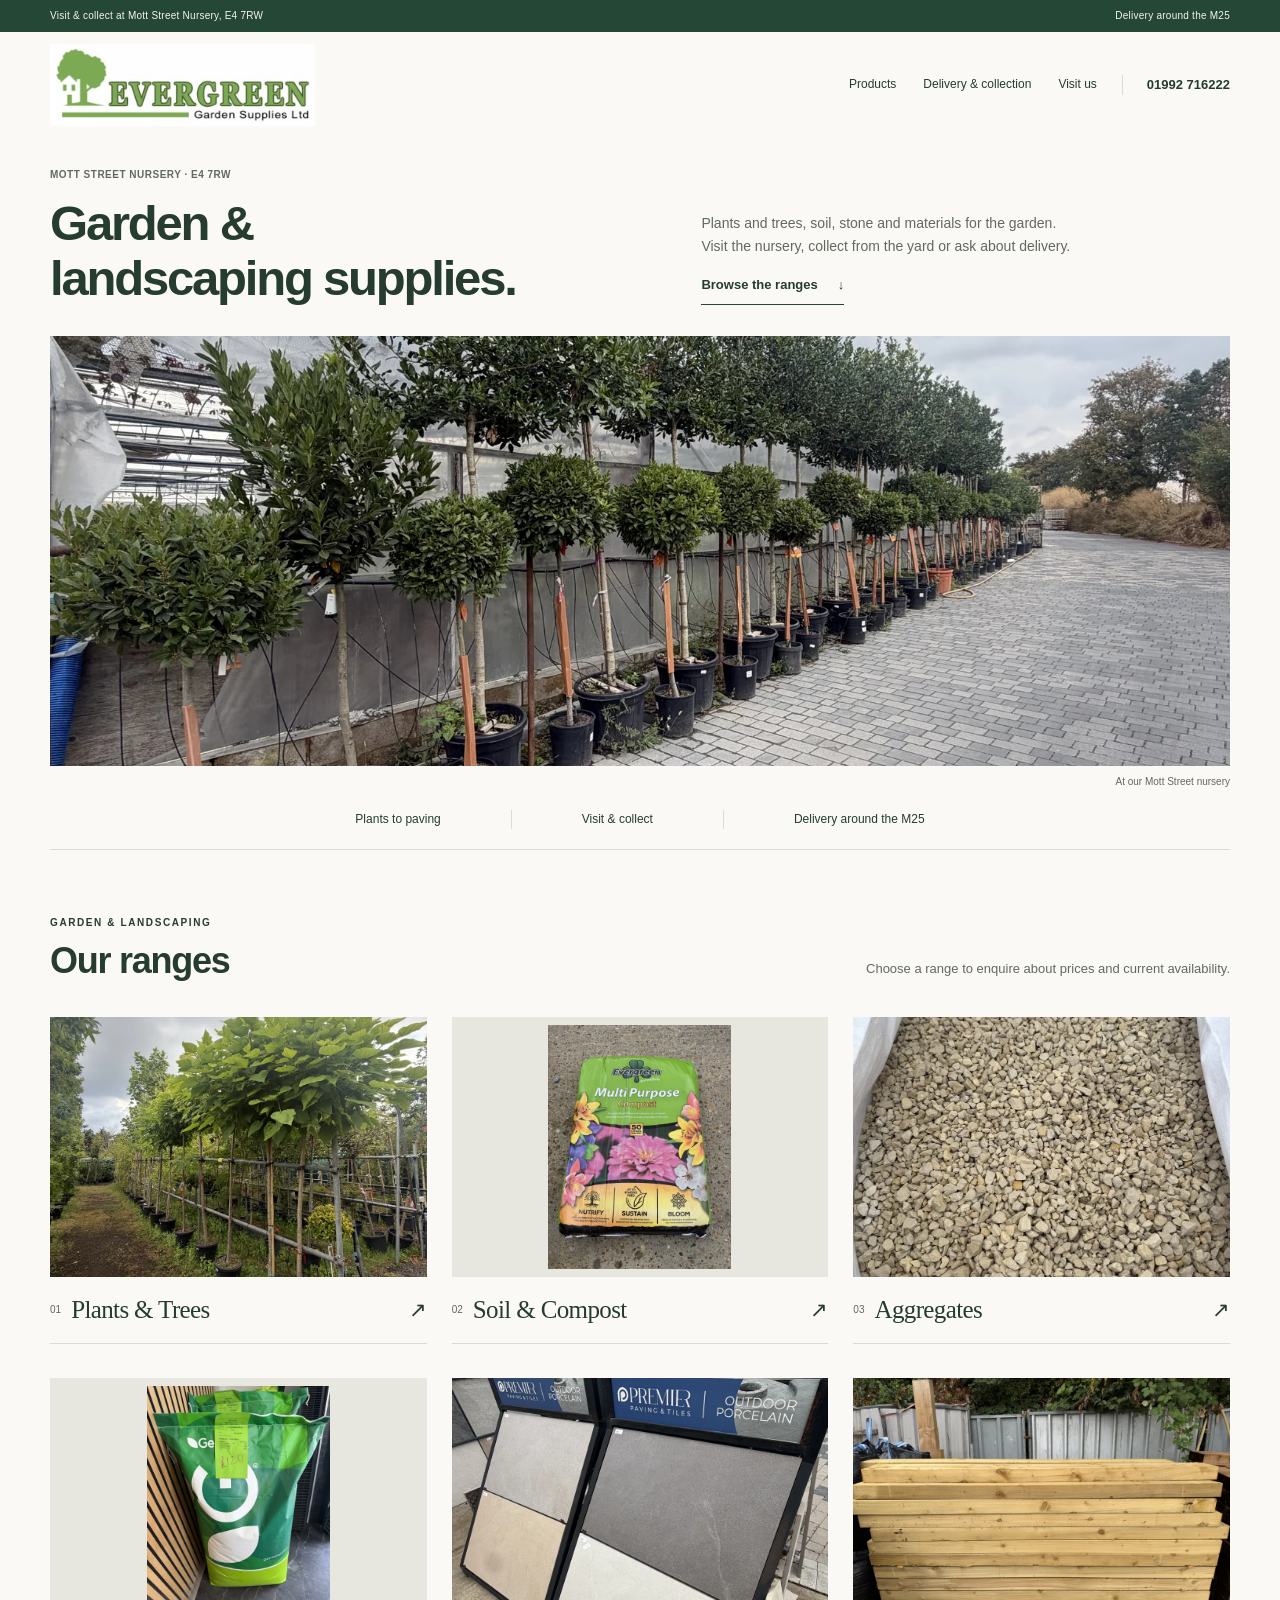
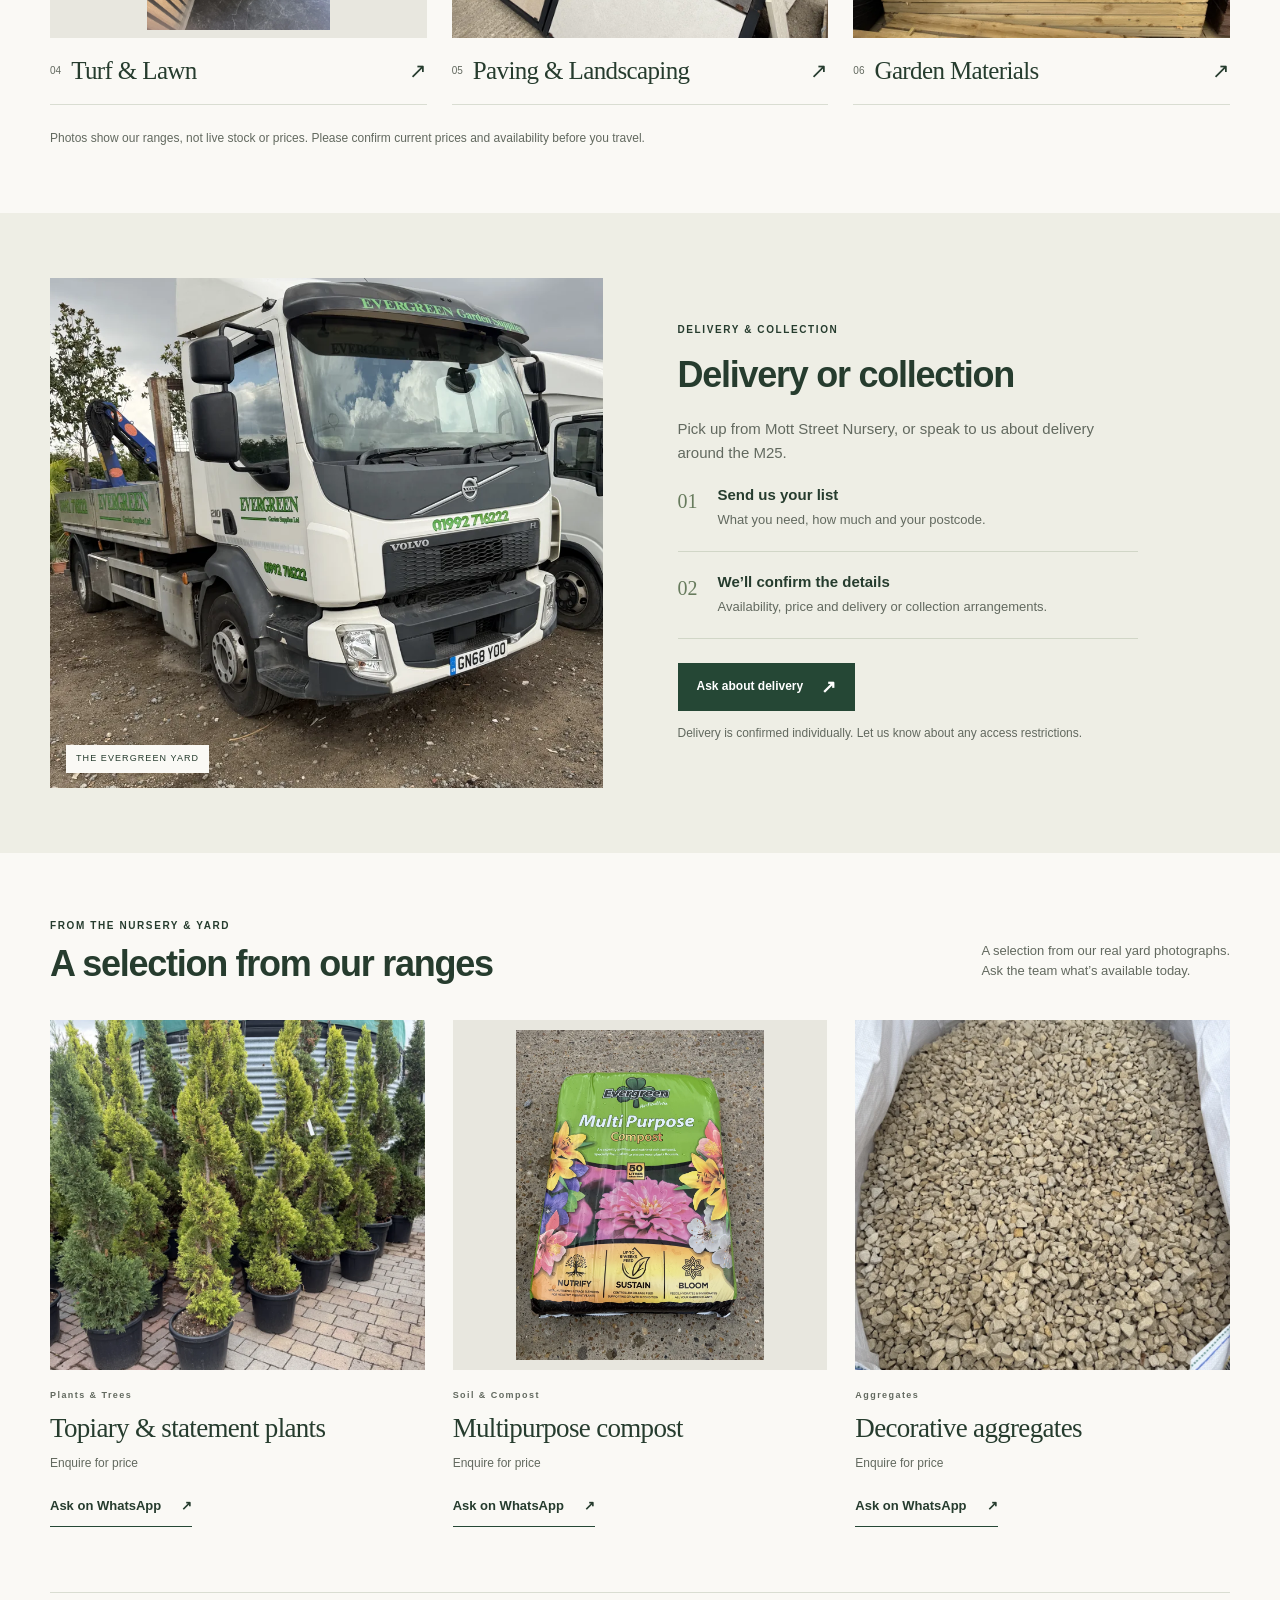
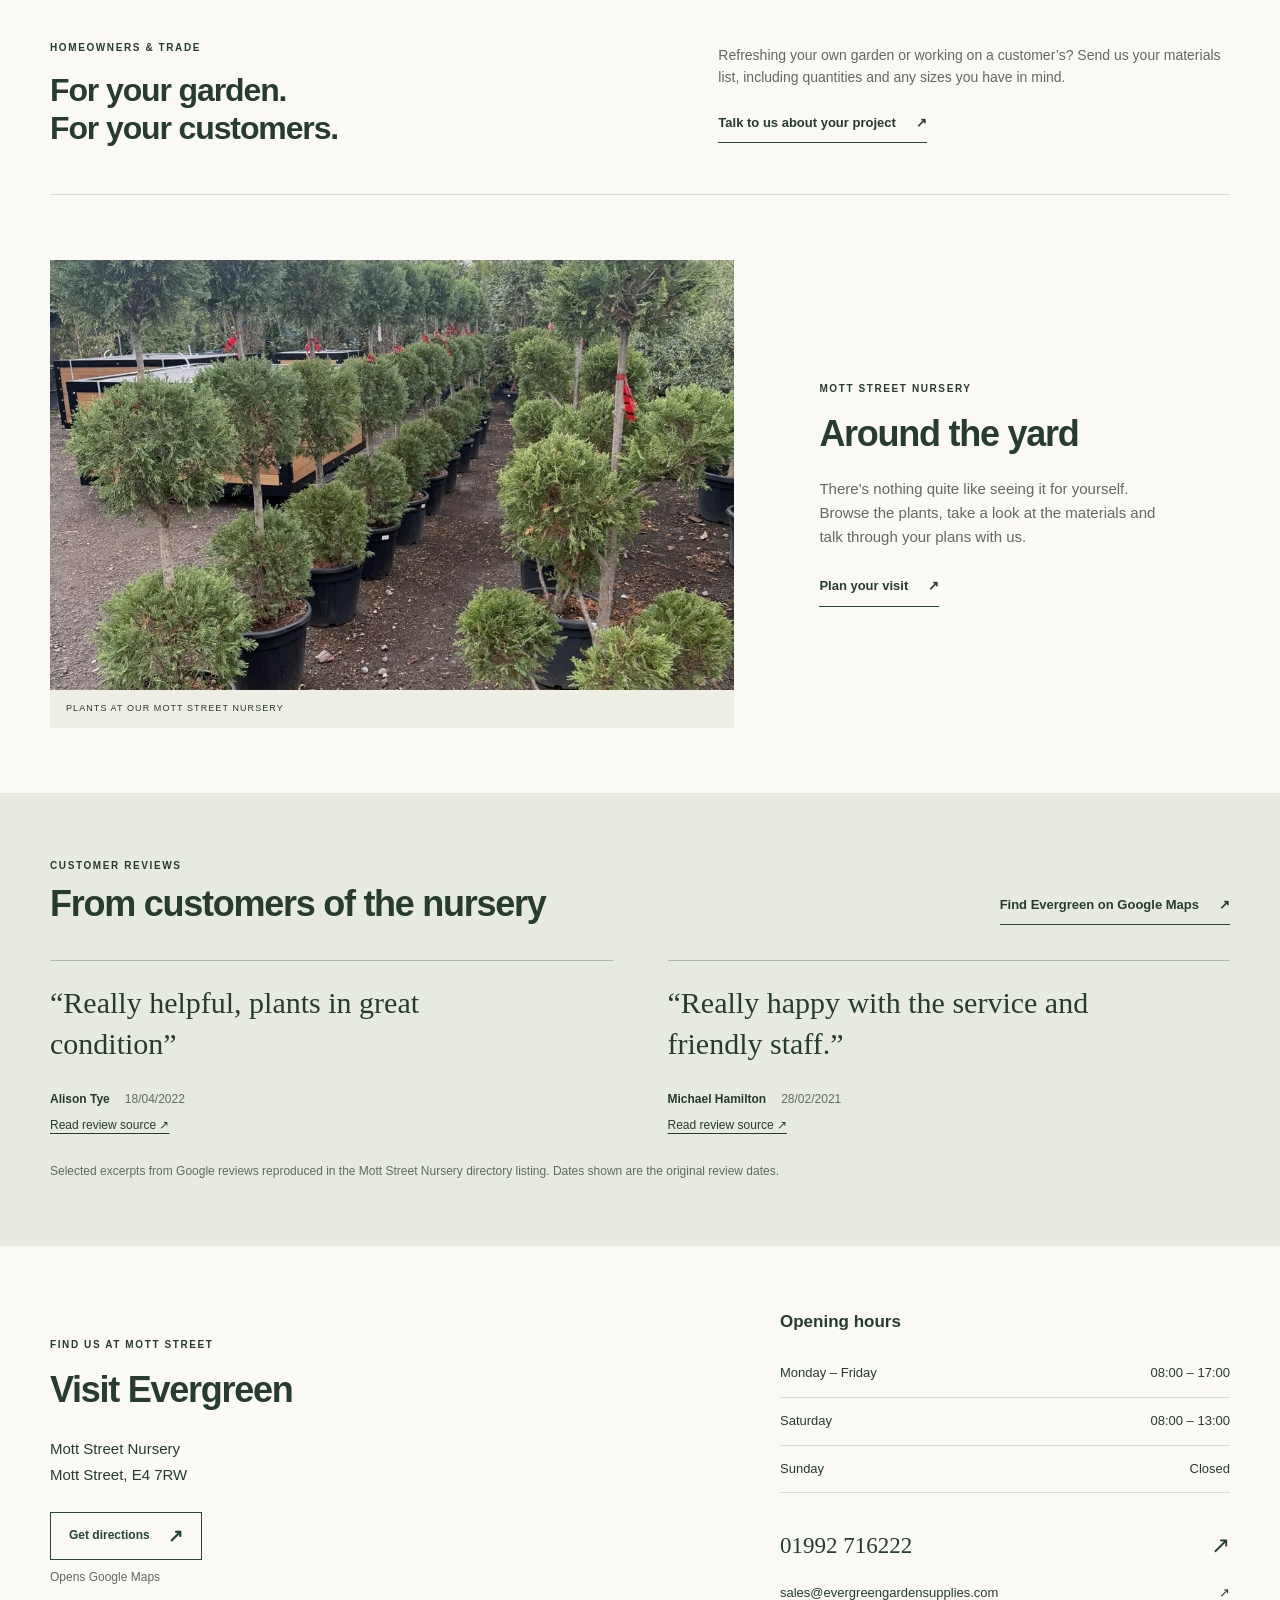
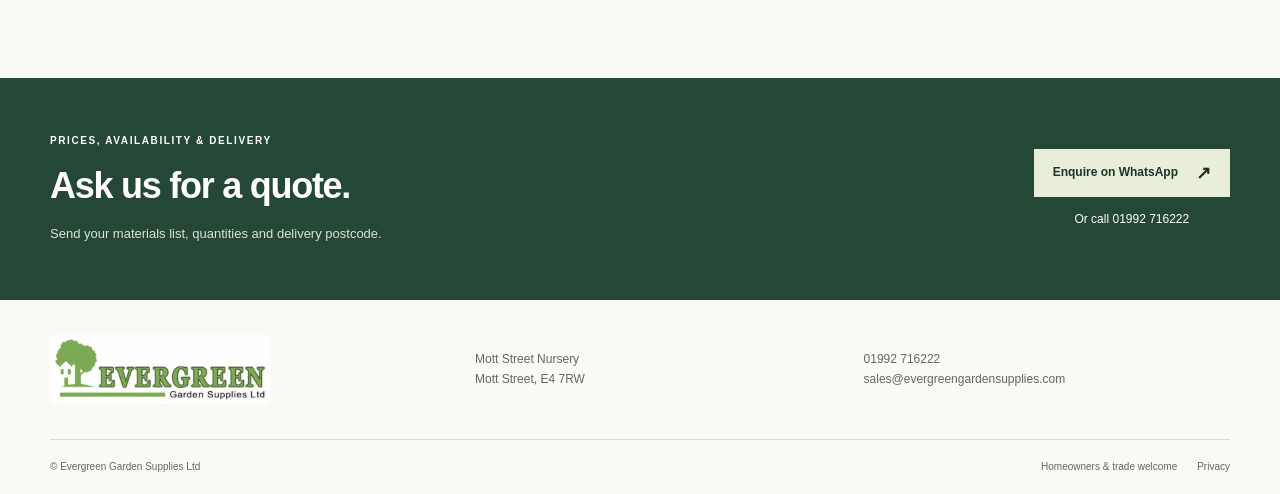
==== index.html @ dfe13a5d "Baseline: initial import Static site generator (build.py + seo.py), content in src/*.json, one style" ====
<!doctype html><html lang="en-GB"><head><meta charset="utf-8"><meta name="viewport" content="width=device-width, initial-scale=1"><title>Garden &amp; landscaping supplies in E4 | Evergreen Garden Supplies</title><meta name="description" content="Plants, trees, soil, aggregates and landscaping supplies at Mott Street Nursery, E4 7RW. Visit, collect or enquire about delivery around the M25.">
<meta name="theme-color" content="#254735">
<link rel="canonical" href="https://www.evergreengardensupplies.com/">
<meta property="og:title" content="Garden &amp; landscaping supplies in E4 | Evergreen Garden Supplies">
<meta property="og:description" content="Plants, trees, soil, aggregates and landscaping supplies at Mott Street Nursery, E4 7RW. Visit, collect or enquire about delivery around the M25.">
<meta property="og:type" content="website">
<meta property="og:locale" content="en_GB">
<meta property="og:site_name" content="Evergreen Garden Supplies Ltd">
<meta property="og:url" content="https://www.evergreengardensupplies.com/">
<meta property="og:image" content="https://www.evergreengardensupplies.com/assets/evergreen-nursery-social.jpg">
<meta property="og:image:width" content="1200">
<meta property="og:image:height" content="630">
<meta property="og:image:alt" content="Trees at Evergreen Garden Supplies, Mott Street Nursery">
<meta name="twitter:card" content="summary_large_image">
<meta name="twitter:title" content="Garden &amp; landscaping supplies in E4 | Evergreen Garden Supplies">
<meta name="twitter:description" content="Plants, trees, soil, aggregates and landscaping supplies at Mott Street Nursery, E4 7RW. Visit, collect or enquire about delivery around the M25.">
<meta name="twitter:image" content="https://www.evergreengardensupplies.com/assets/evergreen-nursery-social.jpg">
<meta name="twitter:image:alt" content="Trees at Evergreen Garden Supplies, Mott Street Nursery">
<script type="application/ld+json">{"@context": "https://schema.org", "@graph": [{"@type": "GardenStore", "@id": "https://www.evergreengardensupplies.com/#business", "name": "Evergreen Garden Supplies Ltd", "url": "https://www.evergreengardensupplies.com/", "telephone": "+441992716222", "email": "sales@evergreengardensupplies.com", "image": "https://www.evergreengardensupplies.com/assets/evergreen-nursery-social.jpg", "logo": "https://www.evergreengardensupplies.com/assets/logo.webp", "hasMap": "https://maps.google.com/?cid=11117923362961783136", "description": "Garden and landscaping supplies. Customers can visit and collect at Mott Street Nursery. Enquire about delivery around the M25; availability and arrangements are confirmed individually.", "address": {"@type": "PostalAddress", "streetAddress": "Mott Street Nursery, Mott Street", "postalCode": "E4 7RW", "addressCountry": "GB"}, "areaServed": "Areas around the M25", "openingHoursSpecification": [{"@type": "OpeningHoursSpecification", "dayOfWeek": ["Monday", "Tuesday", "Wednesday", "Thursday", "Friday"], "opens": "08:00", "closes": "17:00"}, {"@type": "OpeningHoursSpecification", "dayOfWeek": "Saturday", "opens": "08:00", "closes": "13:00"}, {"@type": "OpeningHoursSpecification", "dayOfWeek": "Sunday", "opens": "00:00", "closes": "00:00"}], "contactPoint": {"@type": "ContactPoint", "contactType": "sales enquiries", "telephone": "+441992716222", "email": "sales@evergreengardensupplies.com", "url": "https://wa.me/447808516747"}}, {"@type": "WebSite", "@id": "https://www.evergreengardensupplies.com/#website", "url": "https://www.evergreengardensupplies.com/", "name": "Evergreen Garden Supplies Ltd", "inLanguage": "en-GB"}, {"@type": "WebPage", "@id": "https://www.evergreengardensupplies.com/#page", "url": "https://www.evergreengardensupplies.com/", "name": "Garden & landscaping supplies in E4 | Evergreen Garden Supplies", "description": "Plants, trees, soil, aggregates and landscaping supplies at Mott Street Nursery, E4 7RW. Visit, collect or enquire about delivery around the M25.", "inLanguage": "en-GB", "about": {"@id": "https://www.evergreengardensupplies.com/#business"}, "isPartOf": {"@id": "https://www.evergreengardensupplies.com/#website"}}]}</script><link rel="icon" href="/assets/logo.webp"><link rel="stylesheet" href="/styles.css"></head><body><a class="skip" href="#main">Skip to content</a><div class="topline"><span>Visit & collect at Mott Street Nursery, E4 7RW</span><span>Delivery around the M25</span></div><header class="header wrap"><a class="brand" href="/" aria-label="Evergreen Garden Supplies home"><img src="/assets/logo.webp" width="264" height="82" alt="Evergreen Garden Supplies Ltd"></a><nav aria-label="Main navigation"><a href="/#products">Products</a><a href="/#delivery">Delivery & collection</a><a href="/#visit">Visit us</a></nav><a class="header-phone" href="tel:+441992716222">01992 716222</a><button class="menu-toggle" hidden aria-expanded="false" aria-controls="mobile-menu">Menu <span aria-hidden="true">☰</span></button></header><nav id="mobile-menu" class="mobile-menu" aria-label="Mobile navigation" hidden><a href="/#products">Browse products</a><a href="/#delivery">Delivery & collection</a><a href="/#trade">Homeowners & trade</a><a href="/#visit">Visit & contact</a></nav><noscript><nav class="nojs-nav wrap" aria-label="Navigation"><a href="/#products">Products</a><a href="/#delivery">Delivery</a><a href="/#visit">Visit us</a></nav></noscript><main id="main"><section class="hero wrap"><div class="hero-panel"><div><p class="eyebrow">MOTT STREET NURSERY · E4 7RW</p><h1>Garden &<br>landscaping supplies.</h1></div><div class="hero-intro"><p>Plants and trees, soil, stone and materials for the garden.<br>Visit the nursery, collect from the yard or ask about delivery.</p><a class="text-link" href="/#products">Browse the ranges <span aria-hidden="true">↓</span></a></div></div><img src="/assets/hero-960.webp" srcset="/assets/hero-480.webp 480w, /assets/hero-960.webp 960w, /assets/hero-1600.webp 1600w" sizes="100vw" alt="Rows of trees beside the paved walkway at Evergreen Garden Supplies" width="960" height="720" fetchpriority="high" decoding="async"><div class="photo-credit">At our Mott Street nursery</div></section>
<div class="service-strip wrap"><span>Plants to paving</span><span>Visit & collect</span><span>Delivery around the M25</span></div>
<section class="section wrap" id="products"><div class="section-head"><div><p class="eyebrow">GARDEN & LANDSCAPING</p><h2>Our ranges</h2></div><p>Choose a range to enquire about prices and current availability.</p></div><div class="categories"><a class="category" href="/products/plants-trees/"><img src="/assets/plants-960.webp" srcset="/assets/plants-480.webp 480w, /assets/plants-960.webp 960w" sizes="(min-width: 900px) 45vw, 100vw" alt="Rows of mature potted trees at Evergreen nursery" width="960" height="720" loading="lazy" decoding="async"><div class="category-label"><span class="number">01</span><h3>Plants &amp; Trees</h3><span class="arrow" aria-hidden="true">↗</span></div></a><a class="category" href="/products/soil-compost/"><img src="/assets/compost-960.webp" srcset="/assets/compost-480.webp 480w, /assets/compost-960.webp 960w" sizes="(min-width: 900px) 45vw, 100vw" alt="Bag of multipurpose compost photographed at Evergreen" width="960" height="720" loading="lazy" decoding="async"><div class="category-label"><span class="number">02</span><h3>Soil &amp; Compost</h3><span class="arrow" aria-hidden="true">↗</span></div></a><a class="category" href="/products/aggregates/"><img src="/assets/aggregates-960.webp" srcset="/assets/aggregates-480.webp 480w, /assets/aggregates-960.webp 960w" sizes="(min-width: 900px) 45vw, 100vw" alt="Pale decorative aggregate in a bulk bag at the yard" width="960" height="720" loading="lazy" decoding="async"><div class="category-label"><span class="number">03</span><h3>Aggregates</h3><span class="arrow" aria-hidden="true">↗</span></div></a><a class="category" href="/products/turf-lawn/"><img src="/assets/turf-960.webp" srcset="/assets/turf-480.webp 480w, /assets/turf-960.webp 960w" sizes="(min-width: 900px) 45vw, 100vw" alt="Bag of grass seed photographed at Evergreen" width="960" height="720" loading="lazy" decoding="async"><div class="category-label"><span class="number">04</span><h3>Turf &amp; Lawn</h3><span class="arrow" aria-hidden="true">↗</span></div></a><a class="category" href="/products/paving-landscaping/"><img src="/assets/paving-960.webp" srcset="/assets/paving-480.webp 480w, /assets/paving-960.webp 960w" sizes="(min-width: 900px) 45vw, 100vw" alt="Paving sample display at Evergreen Garden Supplies" width="960" height="720" loading="lazy" decoding="async"><div class="category-label"><span class="number">05</span><h3>Paving &amp; Landscaping</h3><span class="arrow" aria-hidden="true">↗</span></div></a><a class="category" href="/products/garden-materials/"><img src="/assets/materials-960.webp" srcset="/assets/materials-480.webp 480w, /assets/materials-960.webp 960w" sizes="(min-width: 900px) 45vw, 100vw" alt="Stacked timber garden materials at Evergreen" width="960" height="720" loading="lazy" decoding="async"><div class="category-label"><span class="number">06</span><h3>Garden Materials</h3><span class="arrow" aria-hidden="true">↗</span></div></a></div><p class="range-note">Photos show our ranges, not live stock or prices. Please confirm current prices and availability before you travel.</p></section>
<section class="delivery section" id="delivery"><div class="wrap split"><div class="delivery-photo"><img src="/assets/lorry-960.webp" srcset="/assets/lorry-480.webp 480w, /assets/lorry-960.webp 960w" sizes="(min-width: 900px) 45vw, 100vw" alt="Evergreen delivery lorry parked at Mott Street Nursery" width="960" height="720" loading="lazy" decoding="async"><span class="image-caption">THE EVERGREEN YARD</span></div><div class="delivery-copy"><p class="eyebrow">DELIVERY & COLLECTION</p><h2>Delivery or collection</h2><p>Pick up from Mott Street Nursery, or speak to us about delivery around the M25.</p><div class="numbered"><span>01</span><div><h3>Send us your list</h3><p>What you need, how much and your postcode.</p></div></div><div class="numbered"><span>02</span><div><h3>We’ll confirm the details</h3><p>Availability, price and delivery or collection arrangements.</p></div></div><a class="button primary" href="https://wa.me/447808516747?text=Hi%20Evergreen%2C%20I%20would%20like%20to%20enquire%20about%20delivery.%0A%0AQuantity%20/%20area%3A%20%0ADelivery%20postcode%20%28or%20collection%29%3A%20%0ADetails%3A%20">Ask about delivery<span aria-hidden="true">↗</span></a><p class="small">Delivery is confirmed individually. Let us know about any access restrictions.</p></div></div></section>
<section class="section wrap" id="featured"><div class="section-head"><div><p class="eyebrow">FROM THE NURSERY & YARD</p><h2>A selection from our ranges</h2></div><p>A selection from our real yard photographs.<br>Ask the team what’s available today.</p></div><div class="features"><article class="feature"><img src="/assets/topiary-960.webp" srcset="/assets/topiary-480.webp 480w, /assets/topiary-960.webp 960w" sizes="(min-width: 900px) 45vw, 100vw" alt="Sculptural potted topiary photographed at the Evergreen yard" width="960" height="720" loading="lazy" decoding="async"><p class="eyebrow">Plants &amp; Trees</p><h3><a href="/products/plants-trees/">Topiary &amp; statement plants</a></h3><p>Enquire for price</p><a class="text-link" aria-label="Ask on WhatsApp about Topiary &amp; statement plants" href="https://wa.me/447808516747?text=Hi%20Evergreen%2C%20I%20would%20like%20to%20enquire%20about%20Topiary%20%26%20statement%20plants.%0A%0AQuantity%20/%20area%3A%20%0ADelivery%20postcode%20%28or%20collection%29%3A%20%0ADetails%3A%20">Ask on WhatsApp <span aria-hidden="true">↗</span></a></article><article class="feature"><img src="/assets/compost-960.webp" srcset="/assets/compost-480.webp 480w, /assets/compost-960.webp 960w" sizes="(min-width: 900px) 45vw, 100vw" alt="Evergreen multipurpose compost bag" width="960" height="720" loading="lazy" decoding="async"><p class="eyebrow">Soil &amp; Compost</p><h3><a href="/products/soil-compost/">Multipurpose compost</a></h3><p>Enquire for price</p><a class="text-link" aria-label="Ask on WhatsApp about Multipurpose compost" href="https://wa.me/447808516747?text=Hi%20Evergreen%2C%20I%20would%20like%20to%20enquire%20about%20Multipurpose%20compost.%0A%0AQuantity%20/%20area%3A%20%0ADelivery%20postcode%20%28or%20collection%29%3A%20%0ADetails%3A%20">Ask on WhatsApp <span aria-hidden="true">↗</span></a></article><article class="feature"><img src="/assets/aggregates-960.webp" srcset="/assets/aggregates-480.webp 480w, /assets/aggregates-960.webp 960w" sizes="(min-width: 900px) 45vw, 100vw" alt="Decorative stone in a bulk bag at Evergreen" width="960" height="720" loading="lazy" decoding="async"><p class="eyebrow">Aggregates</p><h3><a href="/products/aggregates/">Decorative aggregates</a></h3><p>Enquire for price</p><a class="text-link" aria-label="Ask on WhatsApp about Decorative aggregates" href="https://wa.me/447808516747?text=Hi%20Evergreen%2C%20I%20would%20like%20to%20enquire%20about%20Decorative%20aggregates.%0A%0AQuantity%20/%20area%3A%20%0ADelivery%20postcode%20%28or%20collection%29%3A%20%0ADetails%3A%20">Ask on WhatsApp <span aria-hidden="true">↗</span></a></article></div></section>
<section class="trade wrap" id="trade"><div><p class="eyebrow">HOMEOWNERS & TRADE</p><h2>For your garden.<br>For your customers.</h2></div><div><p>Refreshing your own garden or working on a customer’s? Send us your materials list, including quantities and any sizes you have in mind.</p><a class="text-link" href="https://wa.me/447808516747?text=Hi%20Evergreen%2C%20I%20would%20like%20to%20enquire%20about%20supplies%20for%20my%20garden%20or%20landscaping%20project.%0A%0AQuantity%20/%20area%3A%20%0ADelivery%20postcode%20%28or%20collection%29%3A%20%0ADetails%3A%20">Talk to us about your project <span aria-hidden="true">↗</span></a></div></section>
<section class="yard section wrap" id="yard"><div class="yard-media"><img src="/assets/nursery-960.webp" srcset="/assets/nursery-480.webp 480w, /assets/nursery-960.webp 960w, /assets/nursery-1600.webp 1600w" sizes="(min-width: 900px) 45vw, 100vw" alt="Rows of potted plants and topiary at Evergreen nursery" width="960" height="720" loading="lazy" decoding="async"><p class="image-caption">PLANTS AT OUR MOTT STREET NURSERY</p></div><div class="yard-copy"><p class="eyebrow">MOTT STREET NURSERY</p><h2>Around the yard</h2><p>There’s nothing quite like seeing it for yourself. Browse the plants, take a look at the materials and talk through your plans with us.</p><a class="text-link" href="/#visit">Plan your visit <span aria-hidden="true">↗</span></a></div></section>
<section class="reviews section" id="reviews"><div class="wrap"><div class="section-head"><div><p class="eyebrow">CUSTOMER REVIEWS</p><h2>From customers of the nursery</h2></div><a class="text-link" href="https://maps.google.com/?cid=11117923362961783136">Find Evergreen on Google Maps <span aria-hidden="true">↗</span></a></div><div class="review-grid"><figure><blockquote>“Really helpful, plants in great condition”</blockquote><figcaption><strong>Alison Tye</strong><time datetime="2022-04-18">18/04/2022</time><a href="https://absolutelandscapes.org/local/business/mott-street-nursery-286929">Read review source ↗</a></figcaption></figure><figure><blockquote>“Really happy with the service and friendly staff.”</blockquote><figcaption><strong>Michael Hamilton</strong><time datetime="2021-02-28">28/02/2021</time><a href="https://absolutelandscapes.org/local/business/mott-street-nursery-286929">Read review source ↗</a></figcaption></figure></div><p class="small">Selected excerpts from Google reviews reproduced in the Mott Street Nursery directory listing. Dates shown are the original review dates.</p></div></section>
<section class="section wrap visit" id="visit"><div><p class="eyebrow">FIND US AT MOTT STREET</p><h2>Visit Evergreen</h2><address>Mott Street Nursery<br>Mott Street, E4 7RW</address><a class="button outline" href="https://www.google.com/maps/search/?api=1&amp;query=Evergreen+Garden+Supplies+Mott+Street+Nursery+E4+7RW">Get directions<span aria-hidden="true">↗</span></a><p class="small">Opens Google Maps</p></div><div class="visit-details"><h3>Opening hours</h3><dl class="hours"><div><dt>Monday – Friday</dt><dd>08:00 – 17:00</dd></div><div><dt>Saturday</dt><dd>08:00 – 13:00</dd></div><div><dt>Sunday</dt><dd>Closed</dd></div></dl><div class="contact-links"><a href="tel:+441992716222">01992 716222 <span aria-hidden="true">↗</span></a><a href="mailto:sales@evergreengardensupplies.com">sales@evergreengardensupplies.com <span aria-hidden="true">↗</span></a></div></div></section><section class="final-cta"><div class="wrap final-inner"><div><p class="eyebrow">PRICES, AVAILABILITY & DELIVERY</p><h2>Ask us for a quote.</h2><p>Send your materials list, quantities and delivery postcode.</p></div><div class="final-actions"><a class="button light" href="https://wa.me/447808516747?text=Hi%20Evergreen%2C%20I%20would%20like%20to%20enquire%20about%20garden%20supplies.%0A%0AQuantity%20/%20area%3A%20%0ADelivery%20postcode%20%28or%20collection%29%3A%20%0ADetails%3A%20">Enquire on WhatsApp<span aria-hidden="true">↗</span></a><a href="tel:+441992716222">Or call 01992 716222</a></div></div></section></main><footer class="wrap"><div class="footer-main"><a href="/" aria-label="Evergreen home"><img src="/assets/logo.webp" width="230" height="72" alt="Evergreen Garden Supplies Ltd" loading="lazy"></a><p>Mott Street Nursery<br>Mott Street, E4 7RW</p><div><a href="tel:+441992716222">01992 716222</a><br><a href="mailto:sales@evergreengardensupplies.com">sales@evergreengardensupplies.com</a></div></div><div class="footer-small"><span>© Evergreen Garden Supplies Ltd</span><span>Homeowners & trade welcome</span><a href="/privacy/">Privacy</a></div></footer><div class="mobile-actions" aria-label="Quick contact"><a class="button primary" href="https://wa.me/447808516747?text=Hi%20Evergreen%2C%20I%20would%20like%20to%20enquire%20about%20garden%20supplies.%0A%0AQuantity%20/%20area%3A%20%0ADelivery%20postcode%20%28or%20collection%29%3A%20%0ADetails%3A%20">WhatsApp<span aria-hidden="true">↗</span></a><a class="button outline" href="tel:+441992716222">Call us</a></div><script src="/site.js" defer></script></body></html>
---- styles.css ----
:root{--green:#254735;--deep:#1e3428;--sage:#b8c79e;--paper:#faf9f5;--cream:#eeeee5;--ink:#263c2e;--muted:#62695f;--line:#d9ddd2}*{box-sizing:border-box}html{scroll-behavior:auto;scroll-padding-top:28px}body{margin:0;background:var(--paper);color:var(--ink);font-family:Arial,Helvetica,sans-serif;font-size:15px;line-height:1.6}a{color:inherit;text-decoration:none}button,input,textarea,select{font:inherit}button,a,input,textarea,select{-webkit-tap-highlight-color:transparent}a:focus-visible,button:focus-visible,input:focus-visible,textarea:focus-visible,select:focus-visible{outline:3px solid #9b702c;outline-offset:5px}a:hover{text-decoration:underline;text-underline-offset:5px}img{max-width:100%;display:block;object-fit:cover}button{cursor:pointer}h1,h2,h3,p{margin:0}h1,h2{font-family:Georgia,'Times New Roman',serif;font-weight:400;line-height:1.08;letter-spacing:-.045em}h1{font-size:52px}h2{font-size:37px}h3{font-size:18px;font-weight:500;line-height:1.3}p+p{margin-top:16px}.wrap{width:calc(100% - 40px);max-width:1240px;margin-inline:auto}.section{padding-block:60px}.eyebrow{font-size:10px;letter-spacing:.16em;font-weight:700;line-height:1.5;margin-bottom:17px}.small{font-size:12px;color:var(--muted)}.skip{position:fixed;left:15px;top:-100px;background:white;padding:12px;z-index:100}.skip:focus{top:10px}.topline{background:var(--green);color:#f4f5ed;padding:8px 20px;font-size:10px;letter-spacing:.025em;text-align:center}.topline span:last-child{display:none}.header{height:83px;display:flex;align-items:center;justify-content:space-between;gap:16px}.brand img{width:208px;height:auto}.header nav,.header-phone{display:none}.menu-toggle{background:none;border:0;color:var(--green);font-size:12px;padding:12px 0 12px 12px}.menu-toggle span{padding-left:5px}.mobile-menu{border-top:1px solid var(--line);padding:10px 20px 20px}.mobile-menu a{display:block;padding:12px 0;border-bottom:1px solid var(--line)}[hidden]{display:none!important}.hero{position:relative;display:flex;flex-direction:column;background:var(--green)}.hero>img{width:100%;height:270px;object-position:center 47%;order:0}.hero-panel{color:var(--paper);padding:31px 24px 34px;order:1}.hero-panel>p:not(.eyebrow){color:#edf0e7;font-size:14px;line-height:1.65;margin-top:20px}.hero .eyebrow{color:#d8dfc6}.hero-note{display:block;margin-top:24px;font-size:10px;color:#d6dfd1}.photo-credit{position:absolute;top:249px;right:12px;font-size:7px;letter-spacing:.1em;color:white;background:var(--deep);padding:3px 5px}.actions{display:flex;gap:10px;flex-wrap:wrap;margin-top:25px}.button{display:inline-flex;align-items:center;justify-content:center;gap:18px;padding:14px 18px;min-height:48px;font-size:12px;font-weight:700;line-height:1.3;border:1px solid transparent;text-align:center;border-radius:0}.button span{font-size:18px;line-height:1}.button:hover{text-decoration:none;filter:brightness(.94)}.primary{background:var(--green);color:white}.light{background:#e9eedb;color:var(--deep)}.outline{border-color:var(--green);background:transparent;color:var(--green)}.hero-outline{border-color:#9cae9e;color:white;background:transparent}.service-strip{display:flex;align-items:center;justify-content:space-between;padding-block:19px;border-bottom:1px solid var(--line);gap:10px;font-size:10px}.service-strip span+span{border-left:1px solid var(--line);padding-left:13px}.section-head{display:flex;flex-direction:column;gap:20px;margin-bottom:30px}.section-head>p{font-size:14px;color:var(--muted);max-width:410px}.desktop-break{display:none}.categories{display:grid;grid-template-columns:1fr 1fr;gap:27px 14px}.category{min-width:0}.category img{width:100%;height:170px}.category-label{display:flex;align-items:center;gap:10px;padding-top:13px;border-bottom:1px solid var(--line);padding-bottom:12px}.category h3{font-family:Georgia,serif;font-size:19px;letter-spacing:-.025em}.number{display:none;font-size:10px;color:var(--muted)}.arrow{margin-left:auto;font-size:21px}.range-note{font-size:12px;color:var(--muted);margin-top:24px}.delivery{background:var(--cream)}.split{display:grid;gap:35px}.delivery-photo{position:relative}.delivery-photo img{height:340px;width:100%;object-position:center 45%}.image-caption{font-size:9px;letter-spacing:.12em;line-height:1.5}.delivery-photo .image-caption{position:absolute;bottom:15px;left:16px;background:var(--paper);padding:7px 10px}.delivery-copy>p:not(.eyebrow):not(.small){margin-top:20px;color:var(--muted)}.numbered{display:flex;gap:20px;padding-block:20px;border-bottom:1px solid #d1d6c7}.numbered>span{font-family:Georgia,serif;color:#677b5d;font-size:20px}.numbered h3{font-size:15px;font-weight:700}.numbered p{font-size:13px;margin-top:6px;color:var(--muted)}.delivery-copy>.button{margin-top:24px}.delivery-copy>.small{margin-top:13px}.features{display:grid;gap:32px}.feature img{width:100%;height:290px;object-position:center}.feature .eyebrow{margin:19px 0 8px;color:var(--muted);font-size:9px}.feature h3{font-family:Georgia,serif;font-size:26px;letter-spacing:-.025em}.feature>p:not(.eyebrow){font-size:12px;color:var(--muted);margin-top:8px}.text-link{display:inline-flex;align-items:center;justify-content:space-between;gap:20px;font-size:13px;font-weight:700;border-bottom:1px solid var(--green);padding-block:9px}.feature .text-link{margin-top:14px}.trade{display:grid;gap:25px;border-block:1px solid var(--line);padding-block:38px}.trade p:not(.eyebrow){font-size:14px;color:var(--muted)}.trade .text-link{margin-top:15px}.yard{display:grid;gap:30px}.yard-media{background:var(--cream)}.yard video{width:100%;height:330px;object-fit:cover;display:block;background:var(--deep)}.yard video.playing{object-fit:contain}.yard .image-caption{padding:12px 16px}.yard-copy>p:not(.eyebrow){color:var(--muted);margin-top:22px}.yard-copy .text-link{margin-top:18px}.trust{background:#e7ebdf}.trust-inner{padding-block:48px;text-align:center}.trust h2{font-size:31px}.trust-points{display:grid;margin-top:30px;gap:20px}.trust-points p{font-size:12px;color:var(--muted);margin:0}.trust-points strong{display:block;color:var(--green);font-size:14px;margin-bottom:5px}.visit{display:grid;gap:38px}.visit address{font-style:normal;margin-block:25px;line-height:1.7}.visit .small{margin-top:8px}.visit-details>h3{font-size:17px;font-weight:700}.hours{margin:17px 0 26px}.hours>div{display:flex;justify-content:space-between;border-bottom:1px solid var(--line);padding:13px 0;gap:15px;font-size:13px}.hours dd{margin:0}.contact-links a{display:flex;gap:8px;justify-content:space-between;font-size:13px;padding:9px 0;overflow-wrap:anywhere}.contact-links a:first-child{font-size:23px;font-family:Georgia,serif}.final-cta{background:var(--green);color:white;padding-block:47px}.final-inner{display:grid;gap:25px}.final-inner p:not(.eyebrow){font-size:13px;color:#dce3d5;margin-top:17px}.final-actions{display:flex;flex-direction:column;gap:13px;align-items:flex-start;font-size:12px}.footer-main{padding-block:35px;display:grid;gap:22px;font-size:12px;color:var(--muted)}.footer-main img{width:220px;height:auto}.footer-main a{overflow-wrap:anywhere}.footer-small{border-top:1px solid var(--line);padding-block:19px;display:flex;flex-wrap:wrap;gap:10px 20px;font-size:10px;color:var(--muted)}footer{padding-bottom:80px}.mobile-actions{position:fixed;z-index:30;bottom:0;left:0;right:0;background:var(--paper);padding:9px 14px calc(9px + env(safe-area-inset-bottom));display:grid;grid-template-columns:1.5fr 1fr;gap:8px;border-top:1px solid var(--line);box-shadow:0 -3px 15px #2034250a}.mobile-actions .button{min-height:44px;padding:11px}.breadcrumb{display:flex;gap:10px;flex-wrap:wrap;padding-block:21px;font-size:11px;color:var(--muted)}.category-hero{display:grid;gap:30px;padding-block:15px 45px}.category-hero h1{font-size:46px}.category-hero .lead{font-size:15px;color:var(--muted);margin-top:22px}.availability{font-size:12px;margin:20px 0;color:var(--green)}.availability span{padding:0 5px}.category-hero .small{margin-top:13px}.category-hero>img{width:100%;height:340px}.category-detail{display:grid;gap:40px;border-top:1px solid var(--line)}.range-list{padding:0;list-style:none;margin:24px 0}.range-list li{padding:17px 0;border-bottom:1px solid var(--line);display:flex;justify-content:space-between}.category-detail>div>p:not(.eyebrow){color:var(--muted);font-size:14px}.category-detail .text-link{margin-top:20px}.enquiry-box{background:var(--cream);padding:25px}.enquiry-box h2{font-size:31px;margin-bottom:15px}.enquiry-box form{display:grid;margin-top:20px}.enquiry-box label{font-size:12px;font-weight:700;margin:13px 0 6px}.enquiry-box label span{font-weight:400}input,textarea,select{width:100%;min-height:46px;padding:11px 12px;border:1px solid #a6af9e;border-radius:0;background:var(--paper);color:var(--ink);font-size:16px}textarea{resize:vertical}.enquiry-box button{margin-top:21px}.enquiry-box .small{margin-top:12px}.enquiry-alternatives{border-top:1px solid var(--line);margin-top:20px;padding-top:14px;display:flex;flex-direction:column;gap:10px;font-size:12px;text-decoration:underline;text-underline-offset:4px}.related{padding-top:10px}.related-links{display:grid;grid-template-columns:1fr;gap:0;margin-top:23px}.related-links a{display:flex;justify-content:space-between;padding:16px 0;border-bottom:1px solid var(--line);font-size:14px}.prose{max-width:760px;min-height:55vh}.prose h1{margin-bottom:30px}.prose h2{font-size:29px;margin:32px 0 16px}.prose a:not(.button){text-decoration:underline;overflow-wrap:anywhere}.prose .button{margin-top:25px}
@media(min-width:600px){.wrap{width:calc(100% - 64px)}.brand img{width:245px}.hero>img{height:390px}.photo-credit{top:365px}.hero-panel{padding:40px 32px}.categories{grid-template-columns:repeat(3,1fr);gap:30px 20px}.features{grid-template-columns:repeat(3,1fr);gap:22px}.feature img{height:245px}.feature h3{font-size:22px}.service-strip{font-size:12px}.trust-points{grid-template-columns:repeat(3,1fr);gap:25px}.footer-main{grid-template-columns:1fr 1fr}.footer-main>a{grid-column:1/-1}.yard video{height:440px}.related-links{grid-template-columns:1fr 1fr;gap:0 25px}}
@media(min-width:900px){.wrap{width:calc(100% - 100px)}.topline{display:flex;justify-content:space-between;padding:8px max(50px,calc((100vw - 1240px)/2));font-size:10px}.topline span:last-child{display:inline}.header{height:106px;gap:25px}.brand img{width:265px}.header nav{display:flex;gap:27px;margin-left:auto;font-size:12px}.header-phone{display:block;font-size:13px;font-weight:700;border-left:1px solid var(--line);padding-left:24px}.menu-toggle,.mobile-menu{display:none!important}.hero{height:590px;display:block;margin:0 22px}.hero>img{position:absolute;right:0;top:0;width:66%;height:100%;object-position:50% 55%}.hero-panel{position:absolute;left:max(28px,calc((100vw - 1240px)/2 - 22px));top:53px;bottom:53px;background:var(--green);width:495px;padding:46px 42px;display:flex;flex-direction:column;justify-content:center}.hero h1{font-size:70px}.hero-panel>p:not(.eyebrow){font-size:15px}.hero .eyebrow{font-size:10px;margin-bottom:21px}.hero-note{font-size:9px}.photo-credit{top:auto;bottom:18px;right:23px;font-size:8px}.service-strip{justify-content:center;gap:70px;padding-block:24px}.service-strip span+span{padding-left:70px}.section{padding-block:85px}h2{font-size:47px}.section-head{flex-direction:row;align-items:flex-end;justify-content:space-between;margin-bottom:35px;gap:50px}.section-head>p{font-size:13px;margin-bottom:3px}.desktop-break{display:block}.categories{gap:34px 25px}.category img{height:260px}.category h3{font-size:25px}.number{display:inline}.category-label{padding:16px 0}.split{grid-template-columns:1fr 1fr;gap:75px;align-items:center}.delivery-photo img{height:510px}.delivery-copy{max-width:460px}.delivery-copy h2{font-size:53px}.features{gap:28px}.feature img{height:350px}.feature h3{font-size:27px}.trade{grid-template-columns:1.15fr 1fr;gap:80px;padding-block:47px;align-items:center}.trade h2{font-size:40px}.yard{grid-template-columns:1.25fr .75fr;gap:85px;align-items:center}.yard video{height:430px}.yard-copy h2{font-size:53px}.yard-copy{max-width:340px}.trust-inner{padding-block:60px}.trust h2{font-size:40px}.trust-points{max-width:960px;margin:36px auto 0}.trust-points p+p{border-left:1px solid #c6d0bb}.visit{grid-template-columns:1fr 1fr;gap:100px;align-items:center}.visit-details{max-width:450px;width:100%;margin-left:auto}.final-inner{grid-template-columns:1fr auto;align-items:center;gap:50px}.final-actions{align-items:center}.final-cta{padding-block:55px}.footer-main{grid-template-columns:1.1fr 1fr 1fr;align-items:center;padding-block:35px}.footer-main>a{grid-column:auto}.footer-small span:nth-child(2){margin-left:auto}footer{padding-bottom:0}.mobile-actions{display:none}.breadcrumb{padding-block:25px}.category-hero{grid-template-columns:1fr 1fr;gap:70px;align-items:center;padding-block:15px 70px}.category-hero h1{font-size:63px}.category-hero>img{height:490px}.category-detail{grid-template-columns:1fr 1fr;gap:85px;align-items:start}.enquiry-box{padding:35px}.enquiry-alternatives{flex-direction:row;justify-content:space-between}.related-links{grid-template-columns:repeat(3,1fr);gap:0 30px}}
@media(min-width:1400px){.hero{height:635px}.hero-panel{width:530px;padding:50px;top:60px;bottom:60px}.hero h1{font-size:77px}}
@media(max-width:359px){.wrap{width:calc(100% - 32px)}.brand img{width:180px}.hero-panel{padding-inline:20px}h1{font-size:47px}.hero .button{font-size:11px;padding:13px 12px;gap:10px}.category h3{font-size:17px}.category img{height:145px}.category-label{gap:4px}.service-strip{font-size:9px}.service-strip span+span{padding-left:7px}.enquiry-box{padding:19px}}
@media(prefers-reduced-motion:reduce){html{scroll-behavior:auto}}
@media(max-width:599px){.hero>img{height:220px}.hero .photo-credit{top:199px}.hero .actions{display:grid;grid-template-columns:1.12fr 1fr;gap:8px}.hero .button{padding:13px 10px;gap:8px;font-size:11px}.hero-note{font-size:9px}.hero-panel{padding-block:28px}.category-label{align-items:flex-start;min-height:65px}.category .arrow{line-height:1.2}.category-hero>img{object-position:center}.feature img{height:320px}}
/* Merchant-led opening: direct information, followed by the real nursery. */
.hero{display:flex;flex-direction:column;position:relative;height:auto;min-height:0;background:transparent;margin-inline:auto}
.hero-panel{position:static;inset:auto;order:0;width:100%;padding:22px 0 25px;background:transparent;color:var(--ink);display:grid;gap:17px}
.hero .eyebrow{color:var(--muted);font-size:10px;letter-spacing:.05em;margin-bottom:12px}
.hero h1{font-family:Arial,Helvetica,sans-serif;font-weight:700;font-size:34px;line-height:1.12;letter-spacing:-.045em}
.hero-intro>p{font-size:13px;line-height:1.65;color:var(--muted)}
.hero-intro .text-link{margin-top:9px;padding-block:8px}
.hero>img{position:static;inset:auto;order:1;width:100%;height:240px;object-position:55% 50%}
.hero .photo-credit{position:static;order:2;align-self:flex-end;background:transparent;color:var(--muted);font-size:10px;letter-spacing:0;padding:8px 0 0}
.service-strip{padding-block:15px}
h2{font-family:Arial,Helvetica,sans-serif;font-weight:600;font-size:30px;line-height:1.18;letter-spacing:-.035em}
.section-head{gap:14px}.section-head>p{max-width:380px}
.delivery-copy h2,.yard-copy h2,.trade h2,.trust h2{font-size:30px;line-height:1.18}
.section-head .eyebrow{margin-bottom:10px}.trust h2{font-size:27px}
.final-cta h2{font-size:30px}.category-hero h1{font-family:Arial,Helvetica,sans-serif;font-weight:700;font-size:39px}
@media(min-width:600px){.hero-panel{padding-block:28px;gap:20px}.hero h1{font-size:43px}.hero>img{height:350px}}
@media(min-width:900px){.hero{height:auto}.hero-panel{grid-template-columns:1.1fr 1fr;align-items:end;gap:70px;padding-block:29px 30px}.hero h1{font-size:49px}.hero-intro{padding-bottom:1px}.hero-intro>p{font-size:14px}.hero>img{height:430px;object-position:50% 54%}.hero .eyebrow{font-size:10px;margin-bottom:14px}.service-strip{padding-block:20px}.section{padding-block:65px}h2,.delivery-copy h2,.yard-copy h2{font-size:36px}.trade h2{font-size:32px}.trust h2{font-size:32px}.category-hero h1{font-size:50px}.final-cta h2{font-size:36px}}
@media(max-width:359px){.hero h1{font-size:30px}.hero>img{height:210px}.hero-intro>p{font-size:12px}}
.yard-media>img{width:100%;height:330px;object-fit:cover}.yard-film{display:flex;justify-content:space-between;gap:18px;padding:14px 16px;background:var(--green);color:white;font-size:12px;font-weight:700}.yard-film span{font-size:10px;font-weight:400;white-space:nowrap}@media(min-width:900px){.yard-media>img{height:430px}}
.reviews{background:#e7ebdf}.review-grid{display:grid;gap:26px;margin-block:26px}.review-grid figure{margin:0;border-top:1px solid #aebba2;padding-top:22px}.review-grid blockquote{font-family:Georgia,serif;font-size:26px;line-height:1.35;margin:0 0 22px;max-width:440px}.review-grid figcaption{display:flex;flex-wrap:wrap;gap:7px 15px;font-size:12px;align-items:center}.review-grid figcaption a{flex-basis:100%;text-decoration:underline;text-underline-offset:4px}.review-grid time{color:var(--muted)}@media(min-width:700px){.review-grid{grid-template-columns:1fr 1fr;gap:55px}.review-grid blockquote{font-size:30px;min-height:85px}}
.category[href$="soil-compost/"] img,.category[href$="turf-lawn/"] img{object-fit:contain;background:#e8e7df;padding:8px}.feature img[src*="compost"]{object-fit:contain;background:#e8e7df;padding:10px}

.category-hero>img[src*="compost"],.category-hero>img[src*="turf"]{object-fit:contain;background:#e8e7df;padding:16px}

.menu-toggle{min-width:66px;min-height:44px}.nojs-nav{display:flex;flex-wrap:wrap;gap:20px;padding-bottom:15px}.nojs-nav a{padding-block:8px}

.supporting-photo{margin:30px 0 0}.supporting-photo img{width:100%;height:300px;object-fit:cover}.supporting-photo img[src*="manure"]{object-fit:contain;background:#e8e7df;padding:10px}.supporting-photo figcaption{font-size:11px;color:var(--muted);margin-top:8px}
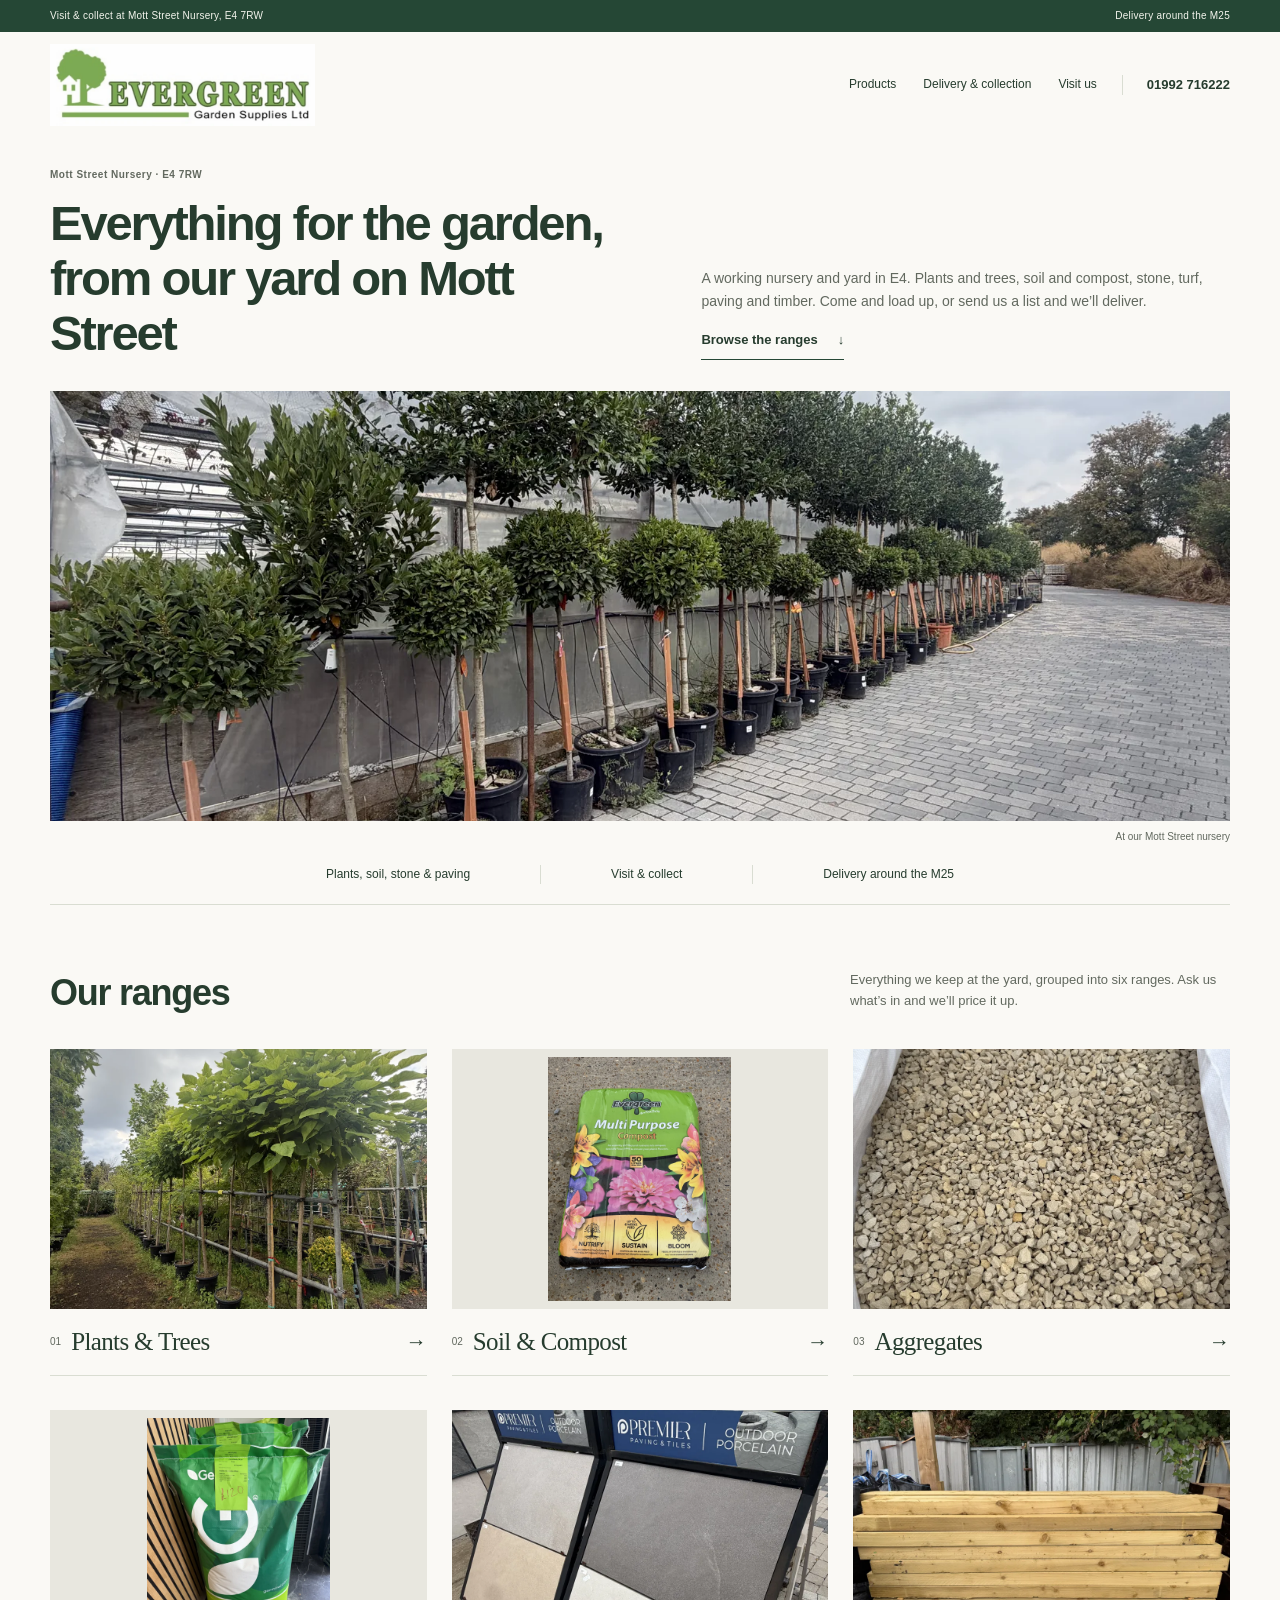
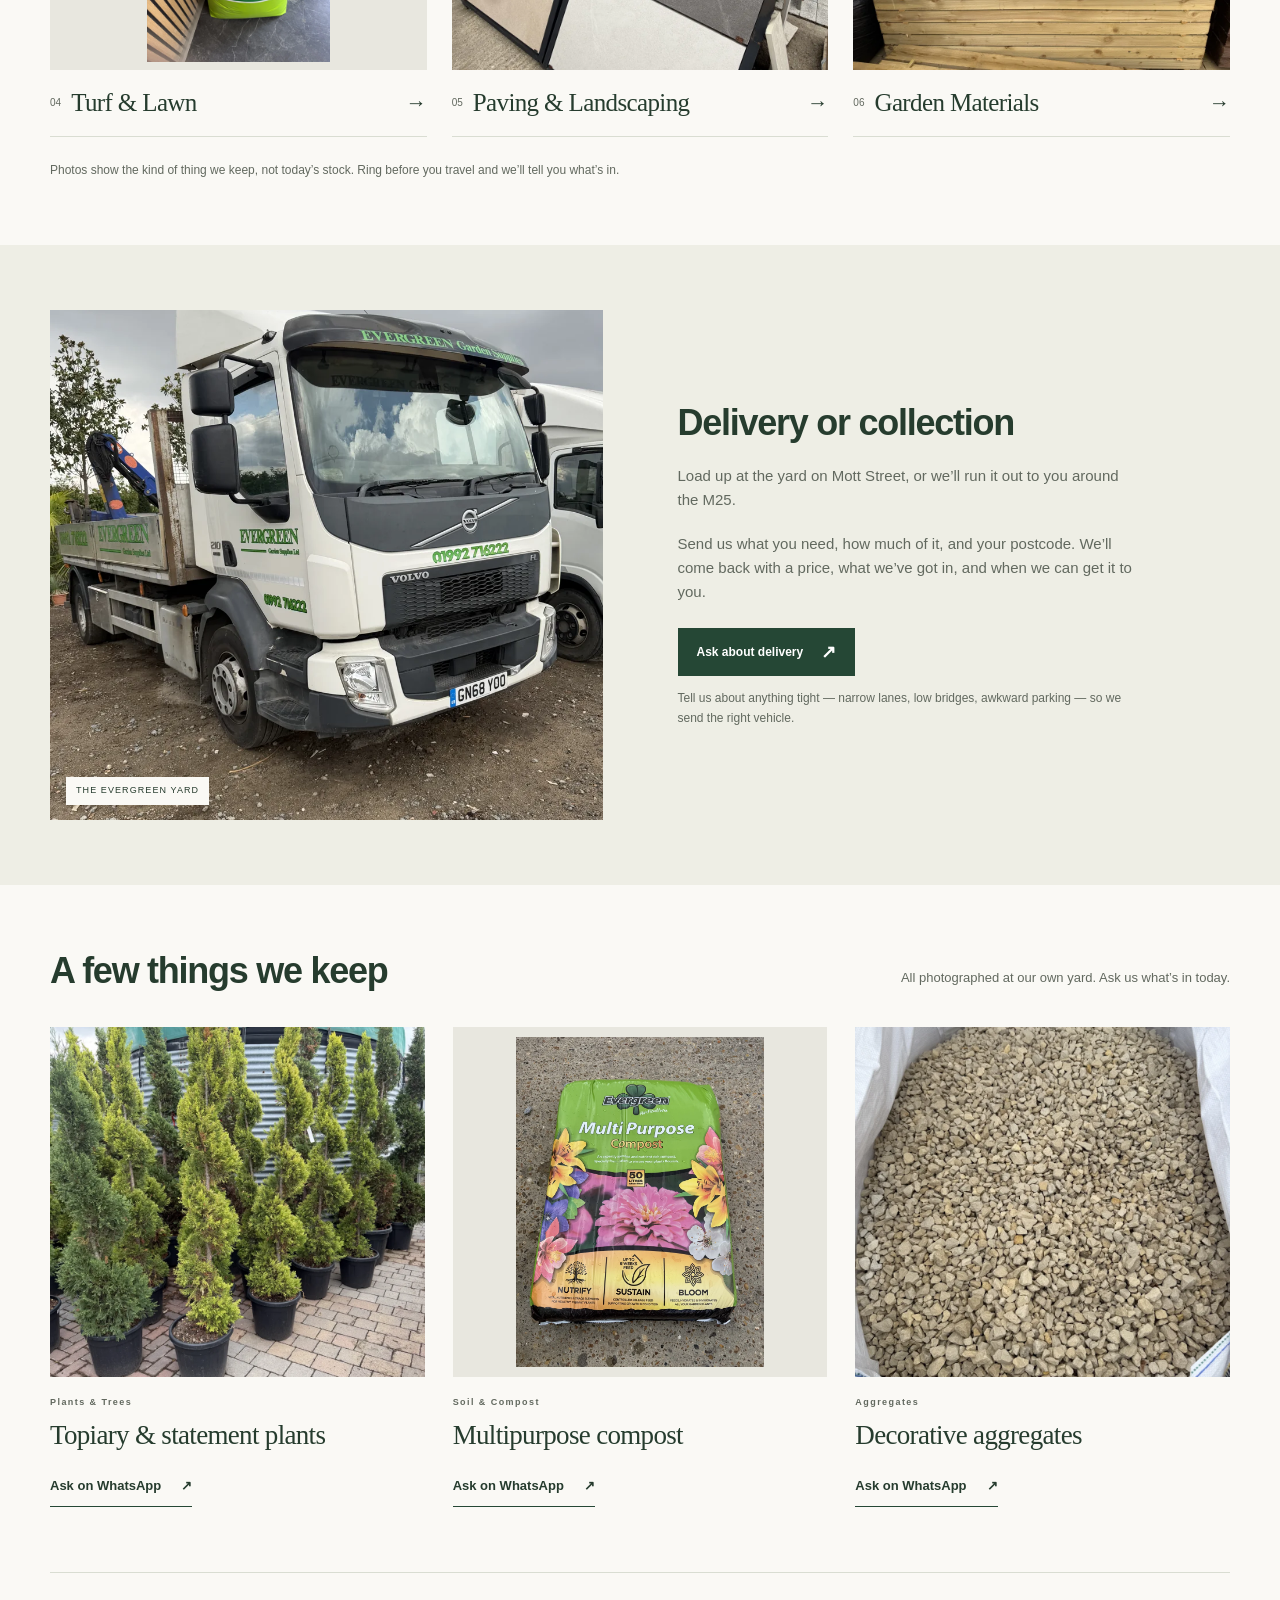
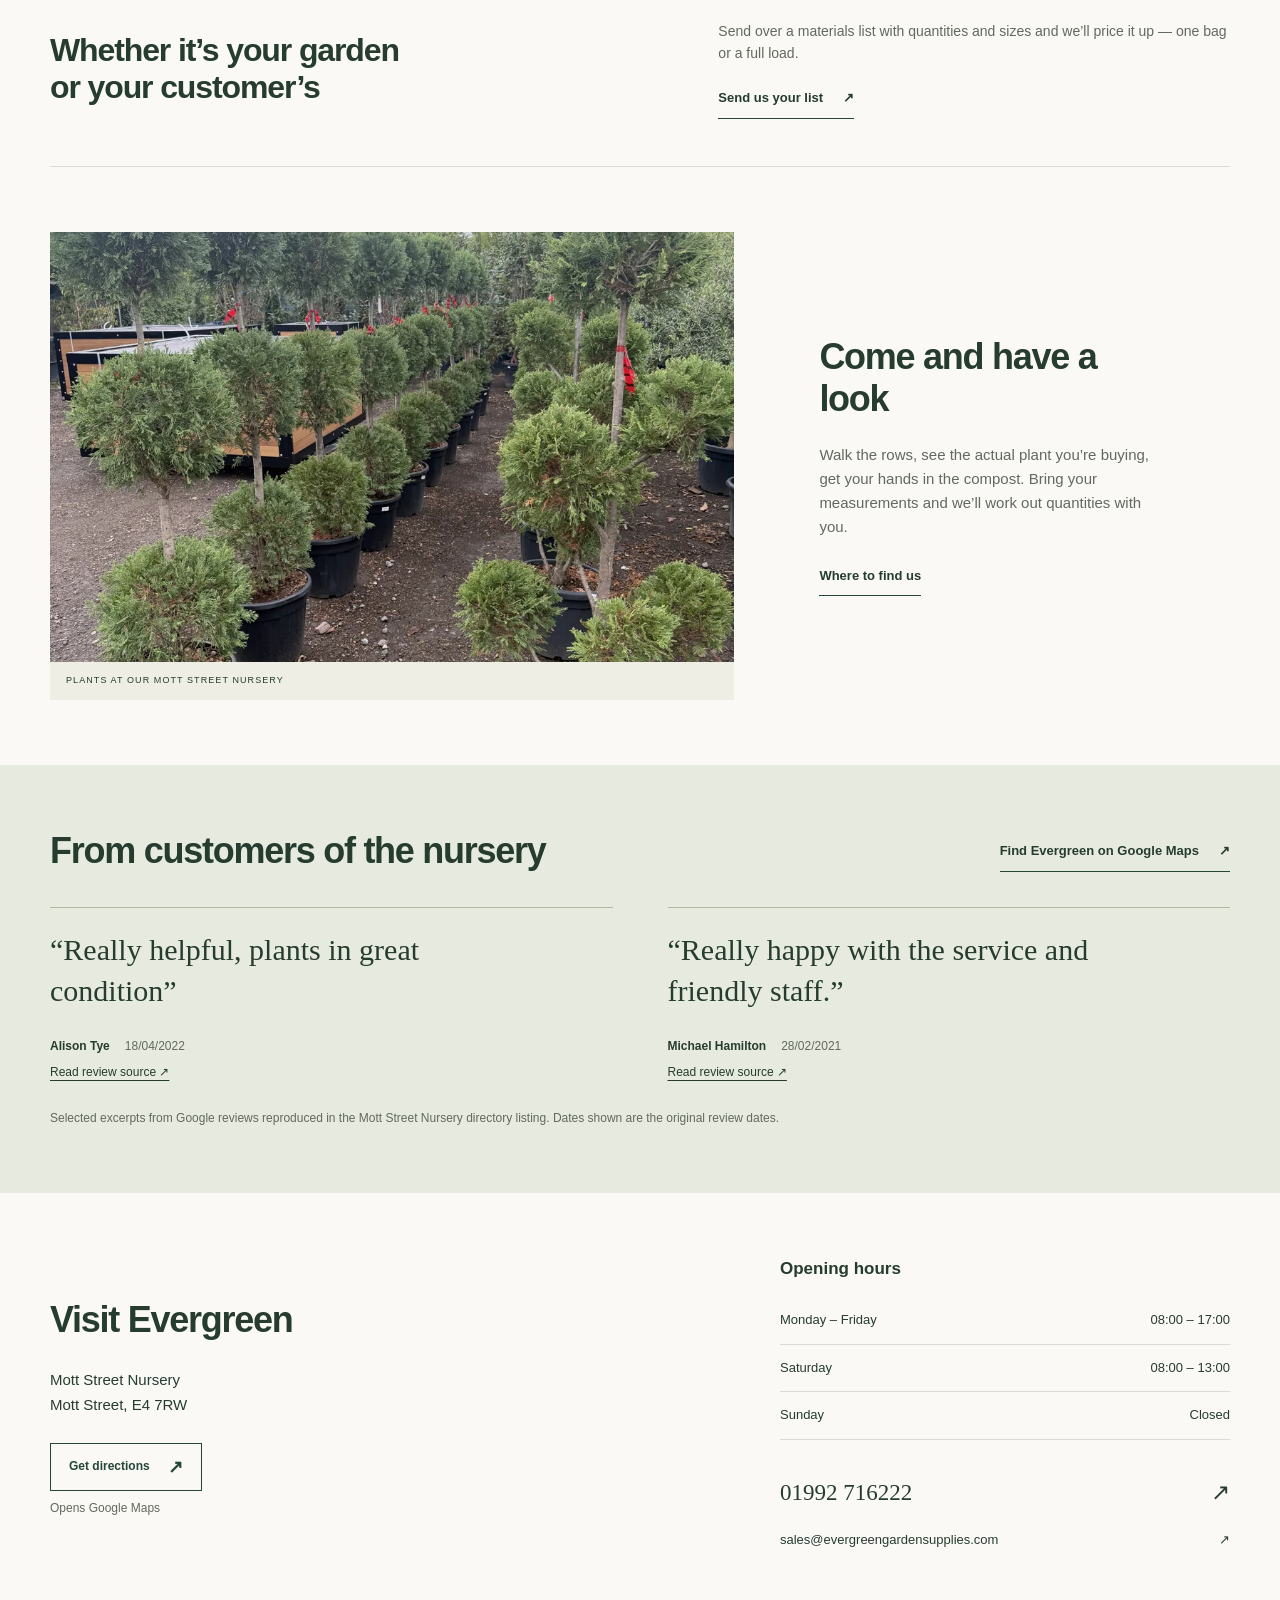
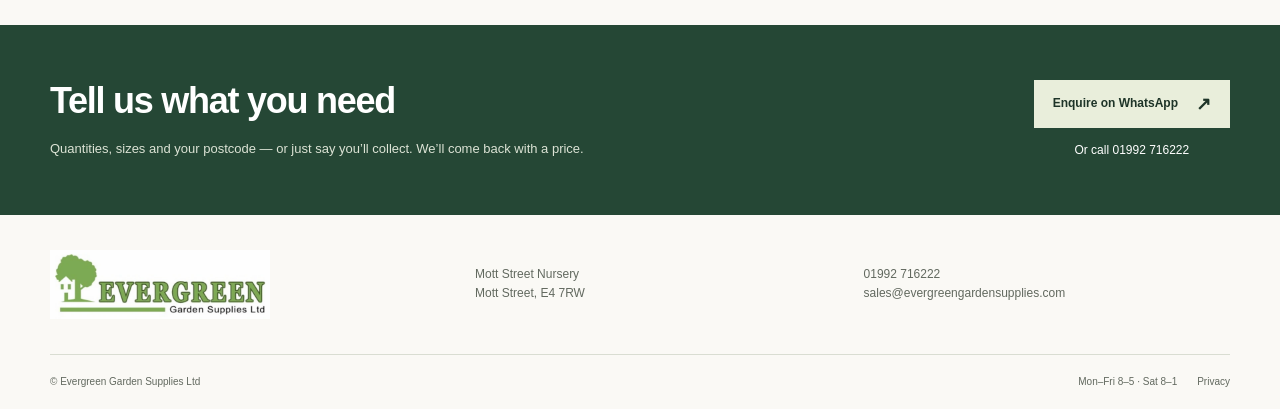
==== commit 13fb09c3: "Rewrite site copy for a more specific, merchant-led voice Replaces heavily templated section furnitu" ====
--- a/index.html
+++ b/index.html
@@ -16,12 +16,12 @@
 <meta name="twitter:description" content="Plants, trees, soil, aggregates and landscaping supplies at Mott Street Nursery, E4 7RW. Visit, collect or enquire about delivery around the M25.">
 <meta name="twitter:image" content="https://www.evergreengardensupplies.com/assets/evergreen-nursery-social.jpg">
 <meta name="twitter:image:alt" content="Trees at Evergreen Garden Supplies, Mott Street Nursery">
-<script type="application/ld+json">{"@context": "https://schema.org", "@graph": [{"@type": "GardenStore", "@id": "https://www.evergreengardensupplies.com/#business", "name": "Evergreen Garden Supplies Ltd", "url": "https://www.evergreengardensupplies.com/", "telephone": "+441992716222", "email": "sales@evergreengardensupplies.com", "image": "https://www.evergreengardensupplies.com/assets/evergreen-nursery-social.jpg", "logo": "https://www.evergreengardensupplies.com/assets/logo.webp", "hasMap": "https://maps.google.com/?cid=11117923362961783136", "description": "Garden and landscaping supplies. Customers can visit and collect at Mott Street Nursery. Enquire about delivery around the M25; availability and arrangements are confirmed individually.", "address": {"@type": "PostalAddress", "streetAddress": "Mott Street Nursery, Mott Street", "postalCode": "E4 7RW", "addressCountry": "GB"}, "areaServed": "Areas around the M25", "openingHoursSpecification": [{"@type": "OpeningHoursSpecification", "dayOfWeek": ["Monday", "Tuesday", "Wednesday", "Thursday", "Friday"], "opens": "08:00", "closes": "17:00"}, {"@type": "OpeningHoursSpecification", "dayOfWeek": "Saturday", "opens": "08:00", "closes": "13:00"}, {"@type": "OpeningHoursSpecification", "dayOfWeek": "Sunday", "opens": "00:00", "closes": "00:00"}], "contactPoint": {"@type": "ContactPoint", "contactType": "sales enquiries", "telephone": "+441992716222", "email": "sales@evergreengardensupplies.com", "url": "https://wa.me/447808516747"}}, {"@type": "WebSite", "@id": "https://www.evergreengardensupplies.com/#website", "url": "https://www.evergreengardensupplies.com/", "name": "Evergreen Garden Supplies Ltd", "inLanguage": "en-GB"}, {"@type": "WebPage", "@id": "https://www.evergreengardensupplies.com/#page", "url": "https://www.evergreengardensupplies.com/", "name": "Garden & landscaping supplies in E4 | Evergreen Garden Supplies", "description": "Plants, trees, soil, aggregates and landscaping supplies at Mott Street Nursery, E4 7RW. Visit, collect or enquire about delivery around the M25.", "inLanguage": "en-GB", "about": {"@id": "https://www.evergreengardensupplies.com/#business"}, "isPartOf": {"@id": "https://www.evergreengardensupplies.com/#website"}}]}</script><link rel="icon" href="/assets/logo.webp"><link rel="stylesheet" href="/styles.css"></head><body><a class="skip" href="#main">Skip to content</a><div class="topline"><span>Visit & collect at Mott Street Nursery, E4 7RW</span><span>Delivery around the M25</span></div><header class="header wrap"><a class="brand" href="/" aria-label="Evergreen Garden Supplies home"><img src="/assets/logo.webp" width="264" height="82" alt="Evergreen Garden Supplies Ltd"></a><nav aria-label="Main navigation"><a href="/#products">Products</a><a href="/#delivery">Delivery & collection</a><a href="/#visit">Visit us</a></nav><a class="header-phone" href="tel:+441992716222">01992 716222</a><button class="menu-toggle" hidden aria-expanded="false" aria-controls="mobile-menu">Menu <span aria-hidden="true">☰</span></button></header><nav id="mobile-menu" class="mobile-menu" aria-label="Mobile navigation" hidden><a href="/#products">Browse products</a><a href="/#delivery">Delivery & collection</a><a href="/#trade">Homeowners & trade</a><a href="/#visit">Visit & contact</a></nav><noscript><nav class="nojs-nav wrap" aria-label="Navigation"><a href="/#products">Products</a><a href="/#delivery">Delivery</a><a href="/#visit">Visit us</a></nav></noscript><main id="main"><section class="hero wrap"><div class="hero-panel"><div><p class="eyebrow">MOTT STREET NURSERY · E4 7RW</p><h1>Garden &<br>landscaping supplies.</h1></div><div class="hero-intro"><p>Plants and trees, soil, stone and materials for the garden.<br>Visit the nursery, collect from the yard or ask about delivery.</p><a class="text-link" href="/#products">Browse the ranges <span aria-hidden="true">↓</span></a></div></div><img src="/assets/hero-960.webp" srcset="/assets/hero-480.webp 480w, /assets/hero-960.webp 960w, /assets/hero-1600.webp 1600w" sizes="100vw" alt="Rows of trees beside the paved walkway at Evergreen Garden Supplies" width="960" height="720" fetchpriority="high" decoding="async"><div class="photo-credit">At our Mott Street nursery</div></section>
-<div class="service-strip wrap"><span>Plants to paving</span><span>Visit & collect</span><span>Delivery around the M25</span></div>
-<section class="section wrap" id="products"><div class="section-head"><div><p class="eyebrow">GARDEN & LANDSCAPING</p><h2>Our ranges</h2></div><p>Choose a range to enquire about prices and current availability.</p></div><div class="categories"><a class="category" href="/products/plants-trees/"><img src="/assets/plants-960.webp" srcset="/assets/plants-480.webp 480w, /assets/plants-960.webp 960w" sizes="(min-width: 900px) 45vw, 100vw" alt="Rows of mature potted trees at Evergreen nursery" width="960" height="720" loading="lazy" decoding="async"><div class="category-label"><span class="number">01</span><h3>Plants &amp; Trees</h3><span class="arrow" aria-hidden="true">↗</span></div></a><a class="category" href="/products/soil-compost/"><img src="/assets/compost-960.webp" srcset="/assets/compost-480.webp 480w, /assets/compost-960.webp 960w" sizes="(min-width: 900px) 45vw, 100vw" alt="Bag of multipurpose compost photographed at Evergreen" width="960" height="720" loading="lazy" decoding="async"><div class="category-label"><span class="number">02</span><h3>Soil &amp; Compost</h3><span class="arrow" aria-hidden="true">↗</span></div></a><a class="category" href="/products/aggregates/"><img src="/assets/aggregates-960.webp" srcset="/assets/aggregates-480.webp 480w, /assets/aggregates-960.webp 960w" sizes="(min-width: 900px) 45vw, 100vw" alt="Pale decorative aggregate in a bulk bag at the yard" width="960" height="720" loading="lazy" decoding="async"><div class="category-label"><span class="number">03</span><h3>Aggregates</h3><span class="arrow" aria-hidden="true">↗</span></div></a><a class="category" href="/products/turf-lawn/"><img src="/assets/turf-960.webp" srcset="/assets/turf-480.webp 480w, /assets/turf-960.webp 960w" sizes="(min-width: 900px) 45vw, 100vw" alt="Bag of grass seed photographed at Evergreen" width="960" height="720" loading="lazy" decoding="async"><div class="category-label"><span class="number">04</span><h3>Turf &amp; Lawn</h3><span class="arrow" aria-hidden="true">↗</span></div></a><a class="category" href="/products/paving-landscaping/"><img src="/assets/paving-960.webp" srcset="/assets/paving-480.webp 480w, /assets/paving-960.webp 960w" sizes="(min-width: 900px) 45vw, 100vw" alt="Paving sample display at Evergreen Garden Supplies" width="960" height="720" loading="lazy" decoding="async"><div class="category-label"><span class="number">05</span><h3>Paving &amp; Landscaping</h3><span class="arrow" aria-hidden="true">↗</span></div></a><a class="category" href="/products/garden-materials/"><img src="/assets/materials-960.webp" srcset="/assets/materials-480.webp 480w, /assets/materials-960.webp 960w" sizes="(min-width: 900px) 45vw, 100vw" alt="Stacked timber garden materials at Evergreen" width="960" height="720" loading="lazy" decoding="async"><div class="category-label"><span class="number">06</span><h3>Garden Materials</h3><span class="arrow" aria-hidden="true">↗</span></div></a></div><p class="range-note">Photos show our ranges, not live stock or prices. Please confirm current prices and availability before you travel.</p></section>
-<section class="delivery section" id="delivery"><div class="wrap split"><div class="delivery-photo"><img src="/assets/lorry-960.webp" srcset="/assets/lorry-480.webp 480w, /assets/lorry-960.webp 960w" sizes="(min-width: 900px) 45vw, 100vw" alt="Evergreen delivery lorry parked at Mott Street Nursery" width="960" height="720" loading="lazy" decoding="async"><span class="image-caption">THE EVERGREEN YARD</span></div><div class="delivery-copy"><p class="eyebrow">DELIVERY & COLLECTION</p><h2>Delivery or collection</h2><p>Pick up from Mott Street Nursery, or speak to us about delivery around the M25.</p><div class="numbered"><span>01</span><div><h3>Send us your list</h3><p>What you need, how much and your postcode.</p></div></div><div class="numbered"><span>02</span><div><h3>We’ll confirm the details</h3><p>Availability, price and delivery or collection arrangements.</p></div></div><a class="button primary" href="https://wa.me/447808516747?text=Hi%20Evergreen%2C%20I%20would%20like%20to%20enquire%20about%20delivery.%0A%0AQuantity%20/%20area%3A%20%0ADelivery%20postcode%20%28or%20collection%29%3A%20%0ADetails%3A%20">Ask about delivery<span aria-hidden="true">↗</span></a><p class="small">Delivery is confirmed individually. Let us know about any access restrictions.</p></div></div></section>
-<section class="section wrap" id="featured"><div class="section-head"><div><p class="eyebrow">FROM THE NURSERY & YARD</p><h2>A selection from our ranges</h2></div><p>A selection from our real yard photographs.<br>Ask the team what’s available today.</p></div><div class="features"><article class="feature"><img src="/assets/topiary-960.webp" srcset="/assets/topiary-480.webp 480w, /assets/topiary-960.webp 960w" sizes="(min-width: 900px) 45vw, 100vw" alt="Sculptural potted topiary photographed at the Evergreen yard" width="960" height="720" loading="lazy" decoding="async"><p class="eyebrow">Plants &amp; Trees</p><h3><a href="/products/plants-trees/">Topiary &amp; statement plants</a></h3><p>Enquire for price</p><a class="text-link" aria-label="Ask on WhatsApp about Topiary &amp; statement plants" href="https://wa.me/447808516747?text=Hi%20Evergreen%2C%20I%20would%20like%20to%20enquire%20about%20Topiary%20%26%20statement%20plants.%0A%0AQuantity%20/%20area%3A%20%0ADelivery%20postcode%20%28or%20collection%29%3A%20%0ADetails%3A%20">Ask on WhatsApp <span aria-hidden="true">↗</span></a></article><article class="feature"><img src="/assets/compost-960.webp" srcset="/assets/compost-480.webp 480w, /assets/compost-960.webp 960w" sizes="(min-width: 900px) 45vw, 100vw" alt="Evergreen multipurpose compost bag" width="960" height="720" loading="lazy" decoding="async"><p class="eyebrow">Soil &amp; Compost</p><h3><a href="/products/soil-compost/">Multipurpose compost</a></h3><p>Enquire for price</p><a class="text-link" aria-label="Ask on WhatsApp about Multipurpose compost" href="https://wa.me/447808516747?text=Hi%20Evergreen%2C%20I%20would%20like%20to%20enquire%20about%20Multipurpose%20compost.%0A%0AQuantity%20/%20area%3A%20%0ADelivery%20postcode%20%28or%20collection%29%3A%20%0ADetails%3A%20">Ask on WhatsApp <span aria-hidden="true">↗</span></a></article><article class="feature"><img src="/assets/aggregates-960.webp" srcset="/assets/aggregates-480.webp 480w, /assets/aggregates-960.webp 960w" sizes="(min-width: 900px) 45vw, 100vw" alt="Decorative stone in a bulk bag at Evergreen" width="960" height="720" loading="lazy" decoding="async"><p class="eyebrow">Aggregates</p><h3><a href="/products/aggregates/">Decorative aggregates</a></h3><p>Enquire for price</p><a class="text-link" aria-label="Ask on WhatsApp about Decorative aggregates" href="https://wa.me/447808516747?text=Hi%20Evergreen%2C%20I%20would%20like%20to%20enquire%20about%20Decorative%20aggregates.%0A%0AQuantity%20/%20area%3A%20%0ADelivery%20postcode%20%28or%20collection%29%3A%20%0ADetails%3A%20">Ask on WhatsApp <span aria-hidden="true">↗</span></a></article></div></section>
-<section class="trade wrap" id="trade"><div><p class="eyebrow">HOMEOWNERS & TRADE</p><h2>For your garden.<br>For your customers.</h2></div><div><p>Refreshing your own garden or working on a customer’s? Send us your materials list, including quantities and any sizes you have in mind.</p><a class="text-link" href="https://wa.me/447808516747?text=Hi%20Evergreen%2C%20I%20would%20like%20to%20enquire%20about%20supplies%20for%20my%20garden%20or%20landscaping%20project.%0A%0AQuantity%20/%20area%3A%20%0ADelivery%20postcode%20%28or%20collection%29%3A%20%0ADetails%3A%20">Talk to us about your project <span aria-hidden="true">↗</span></a></div></section>
-<section class="yard section wrap" id="yard"><div class="yard-media"><img src="/assets/nursery-960.webp" srcset="/assets/nursery-480.webp 480w, /assets/nursery-960.webp 960w, /assets/nursery-1600.webp 1600w" sizes="(min-width: 900px) 45vw, 100vw" alt="Rows of potted plants and topiary at Evergreen nursery" width="960" height="720" loading="lazy" decoding="async"><p class="image-caption">PLANTS AT OUR MOTT STREET NURSERY</p></div><div class="yard-copy"><p class="eyebrow">MOTT STREET NURSERY</p><h2>Around the yard</h2><p>There’s nothing quite like seeing it for yourself. Browse the plants, take a look at the materials and talk through your plans with us.</p><a class="text-link" href="/#visit">Plan your visit <span aria-hidden="true">↗</span></a></div></section>
-<section class="reviews section" id="reviews"><div class="wrap"><div class="section-head"><div><p class="eyebrow">CUSTOMER REVIEWS</p><h2>From customers of the nursery</h2></div><a class="text-link" href="https://maps.google.com/?cid=11117923362961783136">Find Evergreen on Google Maps <span aria-hidden="true">↗</span></a></div><div class="review-grid"><figure><blockquote>“Really helpful, plants in great condition”</blockquote><figcaption><strong>Alison Tye</strong><time datetime="2022-04-18">18/04/2022</time><a href="https://absolutelandscapes.org/local/business/mott-street-nursery-286929">Read review source ↗</a></figcaption></figure><figure><blockquote>“Really happy with the service and friendly staff.”</blockquote><figcaption><strong>Michael Hamilton</strong><time datetime="2021-02-28">28/02/2021</time><a href="https://absolutelandscapes.org/local/business/mott-street-nursery-286929">Read review source ↗</a></figcaption></figure></div><p class="small">Selected excerpts from Google reviews reproduced in the Mott Street Nursery directory listing. Dates shown are the original review dates.</p></div></section>
-<section class="section wrap visit" id="visit"><div><p class="eyebrow">FIND US AT MOTT STREET</p><h2>Visit Evergreen</h2><address>Mott Street Nursery<br>Mott Street, E4 7RW</address><a class="button outline" href="https://www.google.com/maps/search/?api=1&amp;query=Evergreen+Garden+Supplies+Mott+Street+Nursery+E4+7RW">Get directions<span aria-hidden="true">↗</span></a><p class="small">Opens Google Maps</p></div><div class="visit-details"><h3>Opening hours</h3><dl class="hours"><div><dt>Monday – Friday</dt><dd>08:00 – 17:00</dd></div><div><dt>Saturday</dt><dd>08:00 – 13:00</dd></div><div><dt>Sunday</dt><dd>Closed</dd></div></dl><div class="contact-links"><a href="tel:+441992716222">01992 716222 <span aria-hidden="true">↗</span></a><a href="mailto:sales@evergreengardensupplies.com">sales@evergreengardensupplies.com <span aria-hidden="true">↗</span></a></div></div></section><section class="final-cta"><div class="wrap final-inner"><div><p class="eyebrow">PRICES, AVAILABILITY & DELIVERY</p><h2>Ask us for a quote.</h2><p>Send your materials list, quantities and delivery postcode.</p></div><div class="final-actions"><a class="button light" href="https://wa.me/447808516747?text=Hi%20Evergreen%2C%20I%20would%20like%20to%20enquire%20about%20garden%20supplies.%0A%0AQuantity%20/%20area%3A%20%0ADelivery%20postcode%20%28or%20collection%29%3A%20%0ADetails%3A%20">Enquire on WhatsApp<span aria-hidden="true">↗</span></a><a href="tel:+441992716222">Or call 01992 716222</a></div></div></section></main><footer class="wrap"><div class="footer-main"><a href="/" aria-label="Evergreen home"><img src="/assets/logo.webp" width="230" height="72" alt="Evergreen Garden Supplies Ltd" loading="lazy"></a><p>Mott Street Nursery<br>Mott Street, E4 7RW</p><div><a href="tel:+441992716222">01992 716222</a><br><a href="mailto:sales@evergreengardensupplies.com">sales@evergreengardensupplies.com</a></div></div><div class="footer-small"><span>© Evergreen Garden Supplies Ltd</span><span>Homeowners & trade welcome</span><a href="/privacy/">Privacy</a></div></footer><div class="mobile-actions" aria-label="Quick contact"><a class="button primary" href="https://wa.me/447808516747?text=Hi%20Evergreen%2C%20I%20would%20like%20to%20enquire%20about%20garden%20supplies.%0A%0AQuantity%20/%20area%3A%20%0ADelivery%20postcode%20%28or%20collection%29%3A%20%0ADetails%3A%20">WhatsApp<span aria-hidden="true">↗</span></a><a class="button outline" href="tel:+441992716222">Call us</a></div><script src="/site.js" defer></script></body></html>+<script type="application/ld+json">{"@context": "https://schema.org", "@graph": [{"@type": "GardenStore", "@id": "https://www.evergreengardensupplies.com/#business", "name": "Evergreen Garden Supplies Ltd", "url": "https://www.evergreengardensupplies.com/", "telephone": "+441992716222", "email": "sales@evergreengardensupplies.com", "image": "https://www.evergreengardensupplies.com/assets/evergreen-nursery-social.jpg", "logo": "https://www.evergreengardensupplies.com/assets/logo.webp", "hasMap": "https://maps.google.com/?cid=11117923362961783136", "description": "A working nursery and garden supplies yard at Mott Street, E4 7RW. Plants and trees, soil and compost, aggregates, turf, paving and timber. Visit and collect, or ask about delivery around the M25.", "address": {"@type": "PostalAddress", "streetAddress": "Mott Street Nursery, Mott Street", "postalCode": "E4 7RW", "addressCountry": "GB"}, "areaServed": "Areas around the M25", "openingHoursSpecification": [{"@type": "OpeningHoursSpecification", "dayOfWeek": ["Monday", "Tuesday", "Wednesday", "Thursday", "Friday"], "opens": "08:00", "closes": "17:00"}, {"@type": "OpeningHoursSpecification", "dayOfWeek": "Saturday", "opens": "08:00", "closes": "13:00"}, {"@type": "OpeningHoursSpecification", "dayOfWeek": "Sunday", "opens": "00:00", "closes": "00:00"}], "contactPoint": {"@type": "ContactPoint", "contactType": "sales enquiries", "telephone": "+441992716222", "email": "sales@evergreengardensupplies.com", "url": "https://wa.me/447808516747"}}, {"@type": "WebSite", "@id": "https://www.evergreengardensupplies.com/#website", "url": "https://www.evergreengardensupplies.com/", "name": "Evergreen Garden Supplies Ltd", "inLanguage": "en-GB"}, {"@type": "WebPage", "@id": "https://www.evergreengardensupplies.com/#page", "url": "https://www.evergreengardensupplies.com/", "name": "Garden & landscaping supplies in E4 | Evergreen Garden Supplies", "description": "Plants, trees, soil, aggregates and landscaping supplies at Mott Street Nursery, E4 7RW. Visit, collect or enquire about delivery around the M25.", "inLanguage": "en-GB", "about": {"@id": "https://www.evergreengardensupplies.com/#business"}, "isPartOf": {"@id": "https://www.evergreengardensupplies.com/#website"}}]}</script><link rel="icon" href="/assets/logo.webp"><link rel="stylesheet" href="/styles.css"></head><body><a class="skip" href="#main">Skip to content</a><div class="topline"><span>Visit & collect at Mott Street Nursery, E4 7RW</span><span>Delivery around the M25</span></div><header class="header wrap"><a class="brand" href="/" aria-label="Evergreen Garden Supplies home"><img src="/assets/logo.webp" width="264" height="82" alt="Evergreen Garden Supplies Ltd"></a><nav aria-label="Main navigation"><a href="/#products">Products</a><a href="/#delivery">Delivery & collection</a><a href="/#visit">Visit us</a></nav><a class="header-phone" href="tel:+441992716222">01992 716222</a><button class="menu-toggle" hidden aria-expanded="false" aria-controls="mobile-menu">Menu <span aria-hidden="true">☰</span></button></header><nav id="mobile-menu" class="mobile-menu" aria-label="Mobile navigation" hidden><a href="/#products">Browse products</a><a href="/#delivery">Delivery & collection</a><a href="/#trade">Homeowners & trade</a><a href="/#visit">Visit & contact</a></nav><noscript><nav class="nojs-nav wrap" aria-label="Navigation"><a href="/#products">Products</a><a href="/#delivery">Delivery</a><a href="/#visit">Visit us</a></nav></noscript><main id="main"><section class="hero wrap"><div class="hero-panel"><div><p class="eyebrow">Mott Street Nursery · E4 7RW</p><h1>Everything for the garden, <br class="desktop-break">from our yard on Mott Street</h1></div><div class="hero-intro"><p>A working nursery and yard in E4. Plants and trees, soil and compost, stone, turf, paving and timber. Come and load up, or send us a list and we’ll deliver.</p><a class="text-link" href="/#products">Browse the ranges <span aria-hidden="true">↓</span></a></div></div><img src="/assets/hero-960.webp" srcset="/assets/hero-480.webp 480w, /assets/hero-960.webp 960w, /assets/hero-1600.webp 1600w" sizes="100vw" alt="Rows of trees beside the paved walkway at Evergreen Garden Supplies" width="960" height="720" fetchpriority="high" decoding="async"><div class="photo-credit">At our Mott Street nursery</div></section>
+<div class="service-strip wrap"><span>Plants, soil, stone &amp; paving</span><span>Visit &amp; collect</span><span>Delivery around the M25</span></div>
+<section class="section wrap" id="products"><div class="section-head"><div><h2>Our ranges</h2></div><p>Everything we keep at the yard, grouped into six ranges. Ask us what’s in and we’ll price it up.</p></div><div class="categories"><a class="category" href="/products/plants-trees/"><img src="/assets/plants-960.webp" srcset="/assets/plants-480.webp 480w, /assets/plants-960.webp 960w" sizes="(min-width: 900px) 45vw, 100vw" alt="Rows of mature potted trees at Evergreen nursery" width="960" height="720" loading="lazy" decoding="async"><div class="category-label"><span class="number">01</span><h3>Plants &amp; Trees</h3><span class="arrow" aria-hidden="true">→</span></div></a><a class="category" href="/products/soil-compost/"><img src="/assets/compost-960.webp" srcset="/assets/compost-480.webp 480w, /assets/compost-960.webp 960w" sizes="(min-width: 900px) 45vw, 100vw" alt="Bag of multipurpose compost photographed at Evergreen" width="960" height="720" loading="lazy" decoding="async"><div class="category-label"><span class="number">02</span><h3>Soil &amp; Compost</h3><span class="arrow" aria-hidden="true">→</span></div></a><a class="category" href="/products/aggregates/"><img src="/assets/aggregates-960.webp" srcset="/assets/aggregates-480.webp 480w, /assets/aggregates-960.webp 960w" sizes="(min-width: 900px) 45vw, 100vw" alt="Pale decorative aggregate in a bulk bag at the yard" width="960" height="720" loading="lazy" decoding="async"><div class="category-label"><span class="number">03</span><h3>Aggregates</h3><span class="arrow" aria-hidden="true">→</span></div></a><a class="category" href="/products/turf-lawn/"><img src="/assets/turf-960.webp" srcset="/assets/turf-480.webp 480w, /assets/turf-960.webp 960w" sizes="(min-width: 900px) 45vw, 100vw" alt="Bag of grass seed photographed at Evergreen" width="960" height="720" loading="lazy" decoding="async"><div class="category-label"><span class="number">04</span><h3>Turf &amp; Lawn</h3><span class="arrow" aria-hidden="true">→</span></div></a><a class="category" href="/products/paving-landscaping/"><img src="/assets/paving-960.webp" srcset="/assets/paving-480.webp 480w, /assets/paving-960.webp 960w" sizes="(min-width: 900px) 45vw, 100vw" alt="Paving sample display at Evergreen Garden Supplies" width="960" height="720" loading="lazy" decoding="async"><div class="category-label"><span class="number">05</span><h3>Paving &amp; Landscaping</h3><span class="arrow" aria-hidden="true">→</span></div></a><a class="category" href="/products/garden-materials/"><img src="/assets/materials-960.webp" srcset="/assets/materials-480.webp 480w, /assets/materials-960.webp 960w" sizes="(min-width: 900px) 45vw, 100vw" alt="Stacked timber garden materials at Evergreen" width="960" height="720" loading="lazy" decoding="async"><div class="category-label"><span class="number">06</span><h3>Garden Materials</h3><span class="arrow" aria-hidden="true">→</span></div></a></div><p class="range-note">Photos show the kind of thing we keep, not today’s stock. Ring before you travel and we’ll tell you what’s in.</p></section>
+<section class="delivery section" id="delivery"><div class="wrap split"><div class="delivery-photo"><img src="/assets/lorry-960.webp" srcset="/assets/lorry-480.webp 480w, /assets/lorry-960.webp 960w" sizes="(min-width: 900px) 45vw, 100vw" alt="Evergreen delivery lorry parked at Mott Street Nursery" width="960" height="720" loading="lazy" decoding="async"><span class="image-caption">THE EVERGREEN YARD</span></div><div class="delivery-copy"><h2>Delivery or collection</h2><p>Load up at the yard on Mott Street, or we’ll run it out to you around the M25.</p><p>Send us what you need, how much of it, and your postcode. We’ll come back with a price, what we’ve got in, and when we can get it to you.</p><a class="button primary" href="https://wa.me/447808516747?text=Hi%20Evergreen%2C%20I%20would%20like%20to%20enquire%20about%20delivery.%0A%0AQuantity%20/%20area%3A%20%0ADelivery%20postcode%20%28or%20collection%29%3A%20%0ADetails%3A%20">Ask about delivery<span aria-hidden="true">↗</span></a><p class="small">Tell us about anything tight — narrow lanes, low bridges, awkward parking — so we send the right vehicle.</p></div></div></section>
+<section class="section wrap" id="featured"><div class="section-head"><div><h2>A few things we keep</h2></div><p>All photographed at our own yard. Ask us what’s in today.</p></div><div class="features"><article class="feature"><img src="/assets/topiary-960.webp" srcset="/assets/topiary-480.webp 480w, /assets/topiary-960.webp 960w" sizes="(min-width: 900px) 45vw, 100vw" alt="Sculptural potted topiary photographed at the Evergreen yard" width="960" height="720" loading="lazy" decoding="async"><p class="eyebrow">Plants &amp; Trees</p><h3><a href="/products/plants-trees/">Topiary &amp; statement plants</a></h3><a class="text-link" aria-label="Ask on WhatsApp about Topiary &amp; statement plants" href="https://wa.me/447808516747?text=Hi%20Evergreen%2C%20I%20would%20like%20to%20enquire%20about%20Topiary%20%26%20statement%20plants.%0A%0AQuantity%20/%20area%3A%20%0ADelivery%20postcode%20%28or%20collection%29%3A%20%0ADetails%3A%20">Ask on WhatsApp <span aria-hidden="true">↗</span></a></article><article class="feature"><img src="/assets/compost-960.webp" srcset="/assets/compost-480.webp 480w, /assets/compost-960.webp 960w" sizes="(min-width: 900px) 45vw, 100vw" alt="Evergreen multipurpose compost bag" width="960" height="720" loading="lazy" decoding="async"><p class="eyebrow">Soil &amp; Compost</p><h3><a href="/products/soil-compost/">Multipurpose compost</a></h3><a class="text-link" aria-label="Ask on WhatsApp about Multipurpose compost" href="https://wa.me/447808516747?text=Hi%20Evergreen%2C%20I%20would%20like%20to%20enquire%20about%20Multipurpose%20compost.%0A%0AQuantity%20/%20area%3A%20%0ADelivery%20postcode%20%28or%20collection%29%3A%20%0ADetails%3A%20">Ask on WhatsApp <span aria-hidden="true">↗</span></a></article><article class="feature"><img src="/assets/aggregates-960.webp" srcset="/assets/aggregates-480.webp 480w, /assets/aggregates-960.webp 960w" sizes="(min-width: 900px) 45vw, 100vw" alt="Decorative stone in a bulk bag at Evergreen" width="960" height="720" loading="lazy" decoding="async"><p class="eyebrow">Aggregates</p><h3><a href="/products/aggregates/">Decorative aggregates</a></h3><a class="text-link" aria-label="Ask on WhatsApp about Decorative aggregates" href="https://wa.me/447808516747?text=Hi%20Evergreen%2C%20I%20would%20like%20to%20enquire%20about%20Decorative%20aggregates.%0A%0AQuantity%20/%20area%3A%20%0ADelivery%20postcode%20%28or%20collection%29%3A%20%0ADetails%3A%20">Ask on WhatsApp <span aria-hidden="true">↗</span></a></article></div></section>
+<section class="trade wrap" id="trade"><div><h2>Whether it’s your garden <br class="desktop-break">or your customer’s</h2></div><div><p>Send over a materials list with quantities and sizes and we’ll price it up — one bag or a full load.</p><a class="text-link" href="https://wa.me/447808516747?text=Hi%20Evergreen%2C%20I%20would%20like%20to%20enquire%20about%20supplies%20for%20my%20garden%20or%20landscaping%20project.%0A%0AQuantity%20/%20area%3A%20%0ADelivery%20postcode%20%28or%20collection%29%3A%20%0ADetails%3A%20">Send us your list <span aria-hidden="true">↗</span></a></div></section>
+<section class="yard section wrap" id="yard"><div class="yard-media"><img src="/assets/nursery-960.webp" srcset="/assets/nursery-480.webp 480w, /assets/nursery-960.webp 960w, /assets/nursery-1600.webp 1600w" sizes="(min-width: 900px) 45vw, 100vw" alt="Rows of potted plants and topiary at Evergreen nursery" width="960" height="720" loading="lazy" decoding="async"><p class="image-caption">PLANTS AT OUR MOTT STREET NURSERY</p></div><div class="yard-copy"><h2>Come and have a look</h2><p>Walk the rows, see the actual plant you’re buying, get your hands in the compost. Bring your measurements and we’ll work out quantities with you.</p><a class="text-link" href="/#visit">Where to find us</a></div></section>
+<section class="reviews section" id="reviews"><div class="wrap"><div class="section-head"><div><h2>From customers of the nursery</h2></div><a class="text-link" href="https://maps.google.com/?cid=11117923362961783136">Find Evergreen on Google Maps <span aria-hidden="true">↗</span></a></div><div class="review-grid"><figure><blockquote>“Really helpful, plants in great condition”</blockquote><figcaption><strong>Alison Tye</strong><time datetime="2022-04-18">18/04/2022</time><a href="https://absolutelandscapes.org/local/business/mott-street-nursery-286929">Read review source ↗</a></figcaption></figure><figure><blockquote>“Really happy with the service and friendly staff.”</blockquote><figcaption><strong>Michael Hamilton</strong><time datetime="2021-02-28">28/02/2021</time><a href="https://absolutelandscapes.org/local/business/mott-street-nursery-286929">Read review source ↗</a></figcaption></figure></div><p class="small">Selected excerpts from Google reviews reproduced in the Mott Street Nursery directory listing. Dates shown are the original review dates.</p></div></section>
+<section class="section wrap visit" id="visit"><div><h2>Visit Evergreen</h2><address>Mott Street Nursery<br>Mott Street, E4 7RW</address><a class="button outline" href="https://www.google.com/maps/search/?api=1&amp;query=Evergreen+Garden+Supplies+Mott+Street+Nursery+E4+7RW">Get directions<span aria-hidden="true">↗</span></a><p class="small">Opens Google Maps</p></div><div class="visit-details"><h3>Opening hours</h3><dl class="hours"><div><dt>Monday – Friday</dt><dd>08:00 – 17:00</dd></div><div><dt>Saturday</dt><dd>08:00 – 13:00</dd></div><div><dt>Sunday</dt><dd>Closed</dd></div></dl><div class="contact-links"><a href="tel:+441992716222">01992 716222 <span aria-hidden="true">↗</span></a><a href="mailto:sales@evergreengardensupplies.com">sales@evergreengardensupplies.com <span aria-hidden="true">↗</span></a></div></div></section><section class="final-cta"><div class="wrap final-inner"><div><h2>Tell us what you need</h2><p>Quantities, sizes and your postcode — or just say you’ll collect. We’ll come back with a price.</p></div><div class="final-actions"><a class="button light" href="https://wa.me/447808516747?text=Hi%20Evergreen%2C%20I%20would%20like%20to%20enquire%20about%20garden%20supplies.%0A%0AQuantity%20/%20area%3A%20%0ADelivery%20postcode%20%28or%20collection%29%3A%20%0ADetails%3A%20">Enquire on WhatsApp<span aria-hidden="true">↗</span></a><a href="tel:+441992716222">Or call 01992 716222</a></div></div></section></main><footer class="wrap"><div class="footer-main"><a href="/" aria-label="Evergreen home"><img src="/assets/logo.webp" width="230" height="72" alt="Evergreen Garden Supplies Ltd" loading="lazy"></a><p>Mott Street Nursery<br>Mott Street, E4 7RW</p><div><a href="tel:+441992716222">01992 716222</a><br><a href="mailto:sales@evergreengardensupplies.com">sales@evergreengardensupplies.com</a></div></div><div class="footer-small"><span>© Evergreen Garden Supplies Ltd</span><span>Mon–Fri 8–5 · Sat 8–1</span><a href="/privacy/">Privacy</a></div></footer><div class="mobile-actions" aria-label="Quick contact"><a class="button primary" href="https://wa.me/447808516747?text=Hi%20Evergreen%2C%20I%20would%20like%20to%20enquire%20about%20garden%20supplies.%0A%0AQuantity%20/%20area%3A%20%0ADelivery%20postcode%20%28or%20collection%29%3A%20%0ADetails%3A%20">WhatsApp</a><a class="button outline" href="tel:+441992716222">Call us</a></div><script src="/site.js" defer></script></body></html>
--- a/styles.css
+++ b/styles.css
@@ -1,6 +1,6 @@
-:root{--green:#254735;--deep:#1e3428;--sage:#b8c79e;--paper:#faf9f5;--cream:#eeeee5;--ink:#263c2e;--muted:#62695f;--line:#d9ddd2}*{box-sizing:border-box}html{scroll-behavior:auto;scroll-padding-top:28px}body{margin:0;background:var(--paper);color:var(--ink);font-family:Arial,Helvetica,sans-serif;font-size:15px;line-height:1.6}a{color:inherit;text-decoration:none}button,input,textarea,select{font:inherit}button,a,input,textarea,select{-webkit-tap-highlight-color:transparent}a:focus-visible,button:focus-visible,input:focus-visible,textarea:focus-visible,select:focus-visible{outline:3px solid #9b702c;outline-offset:5px}a:hover{text-decoration:underline;text-underline-offset:5px}img{max-width:100%;display:block;object-fit:cover}button{cursor:pointer}h1,h2,h3,p{margin:0}h1,h2{font-family:Georgia,'Times New Roman',serif;font-weight:400;line-height:1.08;letter-spacing:-.045em}h1{font-size:52px}h2{font-size:37px}h3{font-size:18px;font-weight:500;line-height:1.3}p+p{margin-top:16px}.wrap{width:calc(100% - 40px);max-width:1240px;margin-inline:auto}.section{padding-block:60px}.eyebrow{font-size:10px;letter-spacing:.16em;font-weight:700;line-height:1.5;margin-bottom:17px}.small{font-size:12px;color:var(--muted)}.skip{position:fixed;left:15px;top:-100px;background:white;padding:12px;z-index:100}.skip:focus{top:10px}.topline{background:var(--green);color:#f4f5ed;padding:8px 20px;font-size:10px;letter-spacing:.025em;text-align:center}.topline span:last-child{display:none}.header{height:83px;display:flex;align-items:center;justify-content:space-between;gap:16px}.brand img{width:208px;height:auto}.header nav,.header-phone{display:none}.menu-toggle{background:none;border:0;color:var(--green);font-size:12px;padding:12px 0 12px 12px}.menu-toggle span{padding-left:5px}.mobile-menu{border-top:1px solid var(--line);padding:10px 20px 20px}.mobile-menu a{display:block;padding:12px 0;border-bottom:1px solid var(--line)}[hidden]{display:none!important}.hero{position:relative;display:flex;flex-direction:column;background:var(--green)}.hero>img{width:100%;height:270px;object-position:center 47%;order:0}.hero-panel{color:var(--paper);padding:31px 24px 34px;order:1}.hero-panel>p:not(.eyebrow){color:#edf0e7;font-size:14px;line-height:1.65;margin-top:20px}.hero .eyebrow{color:#d8dfc6}.hero-note{display:block;margin-top:24px;font-size:10px;color:#d6dfd1}.photo-credit{position:absolute;top:249px;right:12px;font-size:7px;letter-spacing:.1em;color:white;background:var(--deep);padding:3px 5px}.actions{display:flex;gap:10px;flex-wrap:wrap;margin-top:25px}.button{display:inline-flex;align-items:center;justify-content:center;gap:18px;padding:14px 18px;min-height:48px;font-size:12px;font-weight:700;line-height:1.3;border:1px solid transparent;text-align:center;border-radius:0}.button span{font-size:18px;line-height:1}.button:hover{text-decoration:none;filter:brightness(.94)}.primary{background:var(--green);color:white}.light{background:#e9eedb;color:var(--deep)}.outline{border-color:var(--green);background:transparent;color:var(--green)}.hero-outline{border-color:#9cae9e;color:white;background:transparent}.service-strip{display:flex;align-items:center;justify-content:space-between;padding-block:19px;border-bottom:1px solid var(--line);gap:10px;font-size:10px}.service-strip span+span{border-left:1px solid var(--line);padding-left:13px}.section-head{display:flex;flex-direction:column;gap:20px;margin-bottom:30px}.section-head>p{font-size:14px;color:var(--muted);max-width:410px}.desktop-break{display:none}.categories{display:grid;grid-template-columns:1fr 1fr;gap:27px 14px}.category{min-width:0}.category img{width:100%;height:170px}.category-label{display:flex;align-items:center;gap:10px;padding-top:13px;border-bottom:1px solid var(--line);padding-bottom:12px}.category h3{font-family:Georgia,serif;font-size:19px;letter-spacing:-.025em}.number{display:none;font-size:10px;color:var(--muted)}.arrow{margin-left:auto;font-size:21px}.range-note{font-size:12px;color:var(--muted);margin-top:24px}.delivery{background:var(--cream)}.split{display:grid;gap:35px}.delivery-photo{position:relative}.delivery-photo img{height:340px;width:100%;object-position:center 45%}.image-caption{font-size:9px;letter-spacing:.12em;line-height:1.5}.delivery-photo .image-caption{position:absolute;bottom:15px;left:16px;background:var(--paper);padding:7px 10px}.delivery-copy>p:not(.eyebrow):not(.small){margin-top:20px;color:var(--muted)}.numbered{display:flex;gap:20px;padding-block:20px;border-bottom:1px solid #d1d6c7}.numbered>span{font-family:Georgia,serif;color:#677b5d;font-size:20px}.numbered h3{font-size:15px;font-weight:700}.numbered p{font-size:13px;margin-top:6px;color:var(--muted)}.delivery-copy>.button{margin-top:24px}.delivery-copy>.small{margin-top:13px}.features{display:grid;gap:32px}.feature img{width:100%;height:290px;object-position:center}.feature .eyebrow{margin:19px 0 8px;color:var(--muted);font-size:9px}.feature h3{font-family:Georgia,serif;font-size:26px;letter-spacing:-.025em}.feature>p:not(.eyebrow){font-size:12px;color:var(--muted);margin-top:8px}.text-link{display:inline-flex;align-items:center;justify-content:space-between;gap:20px;font-size:13px;font-weight:700;border-bottom:1px solid var(--green);padding-block:9px}.feature .text-link{margin-top:14px}.trade{display:grid;gap:25px;border-block:1px solid var(--line);padding-block:38px}.trade p:not(.eyebrow){font-size:14px;color:var(--muted)}.trade .text-link{margin-top:15px}.yard{display:grid;gap:30px}.yard-media{background:var(--cream)}.yard video{width:100%;height:330px;object-fit:cover;display:block;background:var(--deep)}.yard video.playing{object-fit:contain}.yard .image-caption{padding:12px 16px}.yard-copy>p:not(.eyebrow){color:var(--muted);margin-top:22px}.yard-copy .text-link{margin-top:18px}.trust{background:#e7ebdf}.trust-inner{padding-block:48px;text-align:center}.trust h2{font-size:31px}.trust-points{display:grid;margin-top:30px;gap:20px}.trust-points p{font-size:12px;color:var(--muted);margin:0}.trust-points strong{display:block;color:var(--green);font-size:14px;margin-bottom:5px}.visit{display:grid;gap:38px}.visit address{font-style:normal;margin-block:25px;line-height:1.7}.visit .small{margin-top:8px}.visit-details>h3{font-size:17px;font-weight:700}.hours{margin:17px 0 26px}.hours>div{display:flex;justify-content:space-between;border-bottom:1px solid var(--line);padding:13px 0;gap:15px;font-size:13px}.hours dd{margin:0}.contact-links a{display:flex;gap:8px;justify-content:space-between;font-size:13px;padding:9px 0;overflow-wrap:anywhere}.contact-links a:first-child{font-size:23px;font-family:Georgia,serif}.final-cta{background:var(--green);color:white;padding-block:47px}.final-inner{display:grid;gap:25px}.final-inner p:not(.eyebrow){font-size:13px;color:#dce3d5;margin-top:17px}.final-actions{display:flex;flex-direction:column;gap:13px;align-items:flex-start;font-size:12px}.footer-main{padding-block:35px;display:grid;gap:22px;font-size:12px;color:var(--muted)}.footer-main img{width:220px;height:auto}.footer-main a{overflow-wrap:anywhere}.footer-small{border-top:1px solid var(--line);padding-block:19px;display:flex;flex-wrap:wrap;gap:10px 20px;font-size:10px;color:var(--muted)}footer{padding-bottom:80px}.mobile-actions{position:fixed;z-index:30;bottom:0;left:0;right:0;background:var(--paper);padding:9px 14px calc(9px + env(safe-area-inset-bottom));display:grid;grid-template-columns:1.5fr 1fr;gap:8px;border-top:1px solid var(--line);box-shadow:0 -3px 15px #2034250a}.mobile-actions .button{min-height:44px;padding:11px}.breadcrumb{display:flex;gap:10px;flex-wrap:wrap;padding-block:21px;font-size:11px;color:var(--muted)}.category-hero{display:grid;gap:30px;padding-block:15px 45px}.category-hero h1{font-size:46px}.category-hero .lead{font-size:15px;color:var(--muted);margin-top:22px}.availability{font-size:12px;margin:20px 0;color:var(--green)}.availability span{padding:0 5px}.category-hero .small{margin-top:13px}.category-hero>img{width:100%;height:340px}.category-detail{display:grid;gap:40px;border-top:1px solid var(--line)}.range-list{padding:0;list-style:none;margin:24px 0}.range-list li{padding:17px 0;border-bottom:1px solid var(--line);display:flex;justify-content:space-between}.category-detail>div>p:not(.eyebrow){color:var(--muted);font-size:14px}.category-detail .text-link{margin-top:20px}.enquiry-box{background:var(--cream);padding:25px}.enquiry-box h2{font-size:31px;margin-bottom:15px}.enquiry-box form{display:grid;margin-top:20px}.enquiry-box label{font-size:12px;font-weight:700;margin:13px 0 6px}.enquiry-box label span{font-weight:400}input,textarea,select{width:100%;min-height:46px;padding:11px 12px;border:1px solid #a6af9e;border-radius:0;background:var(--paper);color:var(--ink);font-size:16px}textarea{resize:vertical}.enquiry-box button{margin-top:21px}.enquiry-box .small{margin-top:12px}.enquiry-alternatives{border-top:1px solid var(--line);margin-top:20px;padding-top:14px;display:flex;flex-direction:column;gap:10px;font-size:12px;text-decoration:underline;text-underline-offset:4px}.related{padding-top:10px}.related-links{display:grid;grid-template-columns:1fr;gap:0;margin-top:23px}.related-links a{display:flex;justify-content:space-between;padding:16px 0;border-bottom:1px solid var(--line);font-size:14px}.prose{max-width:760px;min-height:55vh}.prose h1{margin-bottom:30px}.prose h2{font-size:29px;margin:32px 0 16px}.prose a:not(.button){text-decoration:underline;overflow-wrap:anywhere}.prose .button{margin-top:25px}
+:root{--green:#254735;--deep:#1e3428;--sage:#b8c79e;--paper:#faf9f5;--cream:#eeeee5;--ink:#263c2e;--muted:#62695f;--line:#d9ddd2}*{box-sizing:border-box}html{scroll-behavior:auto;scroll-padding-top:28px}body{margin:0;background:var(--paper);color:var(--ink);font-family:Arial,Helvetica,sans-serif;font-size:15px;line-height:1.6}a{color:inherit;text-decoration:none}button,input,textarea,select{font:inherit}button,a,input,textarea,select{-webkit-tap-highlight-color:transparent}a:focus-visible,button:focus-visible,input:focus-visible,textarea:focus-visible,select:focus-visible{outline:3px solid #9b702c;outline-offset:5px}a:hover{text-decoration:underline;text-underline-offset:5px}img{max-width:100%;display:block;object-fit:cover}button{cursor:pointer}h1,h2,h3,p{margin:0}h1,h2{font-family:Georgia,'Times New Roman',serif;font-weight:400;line-height:1.08;letter-spacing:-.045em}h1{font-size:52px}h2{font-size:37px}h3{font-size:18px;font-weight:500;line-height:1.3}p+p{margin-top:16px}.wrap{width:calc(100% - 40px);max-width:1240px;margin-inline:auto}.section{padding-block:60px}.eyebrow{font-size:10px;letter-spacing:.16em;font-weight:700;line-height:1.5;margin-bottom:17px}.small{font-size:12px;color:var(--muted)}.skip{position:fixed;left:15px;top:-100px;background:white;padding:12px;z-index:100}.skip:focus{top:10px}.topline{background:var(--green);color:#f4f5ed;padding:8px 20px;font-size:10px;letter-spacing:.025em;text-align:center}.topline span:last-child{display:none}.header{height:83px;display:flex;align-items:center;justify-content:space-between;gap:16px}.brand img{width:208px;height:auto}.header nav,.header-phone{display:none}.menu-toggle{background:none;border:0;color:var(--green);font-size:12px;padding:12px 0 12px 12px}.menu-toggle span{padding-left:5px}.mobile-menu{border-top:1px solid var(--line);padding:10px 20px 20px}.mobile-menu a{display:block;padding:12px 0;border-bottom:1px solid var(--line)}[hidden]{display:none!important}.hero{position:relative;display:flex;flex-direction:column;background:var(--green)}.hero>img{width:100%;height:270px;object-position:center 47%;order:0}.hero-panel{color:var(--paper);padding:31px 24px 34px;order:1}.hero-panel>p:not(.eyebrow){color:#edf0e7;font-size:14px;line-height:1.65;margin-top:20px}.hero .eyebrow{color:#d8dfc6}.hero-note{display:block;margin-top:24px;font-size:10px;color:#d6dfd1}.photo-credit{position:absolute;top:249px;right:12px;font-size:7px;letter-spacing:.1em;color:white;background:var(--deep);padding:3px 5px}.actions{display:flex;gap:10px;flex-wrap:wrap;margin-top:25px}.button{display:inline-flex;align-items:center;justify-content:center;gap:18px;padding:14px 18px;min-height:48px;font-size:12px;font-weight:700;line-height:1.3;border:1px solid transparent;text-align:center;border-radius:0}.button span{font-size:18px;line-height:1}.button:hover{text-decoration:none;filter:brightness(.94)}.primary{background:var(--green);color:white}.light{background:#e9eedb;color:var(--deep)}.outline{border-color:var(--green);background:transparent;color:var(--green)}.hero-outline{border-color:#9cae9e;color:white;background:transparent}.service-strip{display:flex;align-items:center;justify-content:space-between;padding-block:19px;border-bottom:1px solid var(--line);gap:10px;font-size:10px}.service-strip span+span{border-left:1px solid var(--line);padding-left:13px}.section-head{display:flex;flex-direction:column;gap:20px;margin-bottom:30px}.section-head>p{font-size:14px;color:var(--muted);max-width:410px}.desktop-break{display:none}.categories{display:grid;grid-template-columns:1fr 1fr;gap:27px 14px}.category{min-width:0}.category img{width:100%;height:170px}.category-label{display:flex;align-items:center;gap:10px;padding-top:13px;border-bottom:1px solid var(--line);padding-bottom:12px}.category h3{font-family:Georgia,serif;font-size:19px;letter-spacing:-.025em}.number{display:none;font-size:10px;color:var(--muted)}.arrow{margin-left:auto;font-size:21px}.range-note{font-size:12px;color:var(--muted);margin-top:24px}.delivery{background:var(--cream)}.split{display:grid;gap:35px}.delivery-photo{position:relative}.delivery-photo img{height:340px;width:100%;object-position:center 45%}.image-caption{font-size:9px;letter-spacing:.12em;line-height:1.5}.delivery-photo .image-caption{position:absolute;bottom:15px;left:16px;background:var(--paper);padding:7px 10px}.delivery-copy>p:not(.eyebrow):not(.small){margin-top:20px;color:var(--muted)}.delivery-copy>.button{margin-top:24px}.delivery-copy>.small{margin-top:13px}.features{display:grid;gap:32px}.feature img{width:100%;height:290px;object-position:center}.feature .eyebrow{margin:19px 0 8px;color:var(--muted);font-size:9px}.feature h3{font-family:Georgia,serif;font-size:26px;letter-spacing:-.025em}.text-link{display:inline-flex;align-items:center;justify-content:space-between;gap:20px;font-size:13px;font-weight:700;border-bottom:1px solid var(--green);padding-block:9px}.feature .text-link{margin-top:14px}.trade{display:grid;gap:25px;border-block:1px solid var(--line);padding-block:38px}.trade p:not(.eyebrow){font-size:14px;color:var(--muted)}.trade .text-link{margin-top:15px}.yard{display:grid;gap:30px}.yard-media{background:var(--cream)}.yard video{width:100%;height:330px;object-fit:cover;display:block;background:var(--deep)}.yard video.playing{object-fit:contain}.yard .image-caption{padding:12px 16px}.yard-copy>p:not(.eyebrow){color:var(--muted);margin-top:22px}.yard-copy .text-link{margin-top:18px}.trust{background:#e7ebdf}.trust-inner{padding-block:48px;text-align:center}.trust h2{font-size:31px}.trust-points{display:grid;margin-top:30px;gap:20px}.trust-points p{font-size:12px;color:var(--muted);margin:0}.trust-points strong{display:block;color:var(--green);font-size:14px;margin-bottom:5px}.visit{display:grid;gap:38px}.visit address{font-style:normal;margin-block:25px;line-height:1.7}.visit .small{margin-top:8px}.visit-details>h3{font-size:17px;font-weight:700}.hours{margin:17px 0 26px}.hours>div{display:flex;justify-content:space-between;border-bottom:1px solid var(--line);padding:13px 0;gap:15px;font-size:13px}.hours dd{margin:0}.contact-links a{display:flex;gap:8px;justify-content:space-between;font-size:13px;padding:9px 0;overflow-wrap:anywhere}.contact-links a:first-child{font-size:23px;font-family:Georgia,serif}.final-cta{background:var(--green);color:white;padding-block:47px}.final-inner{display:grid;gap:25px}.final-inner p:not(.eyebrow){font-size:13px;color:#dce3d5;margin-top:17px}.final-actions{display:flex;flex-direction:column;gap:13px;align-items:flex-start;font-size:12px}.footer-main{padding-block:35px;display:grid;gap:22px;font-size:12px;color:var(--muted)}.footer-main img{width:220px;height:auto}.footer-main a{overflow-wrap:anywhere}.footer-small{border-top:1px solid var(--line);padding-block:19px;display:flex;flex-wrap:wrap;gap:10px 20px;font-size:10px;color:var(--muted)}footer{padding-bottom:80px}.mobile-actions{position:fixed;z-index:30;bottom:0;left:0;right:0;background:var(--paper);padding:9px 14px calc(9px + env(safe-area-inset-bottom));display:grid;grid-template-columns:1.5fr 1fr;gap:8px;border-top:1px solid var(--line);box-shadow:0 -3px 15px #2034250a}.mobile-actions .button{min-height:44px;padding:11px}.breadcrumb{display:flex;gap:10px;flex-wrap:wrap;padding-block:21px;font-size:11px;color:var(--muted)}.category-hero{display:grid;gap:30px;padding-block:15px 45px}.category-hero h1{font-size:46px}.category-hero .lead{font-size:15px;color:var(--muted);margin-top:22px}.category-hero .button{margin-top:26px}.category-hero .small{margin-top:13px}.category-hero>img{width:100%;height:340px}.category-detail{display:grid;gap:40px;border-top:1px solid var(--line)}.range-list{padding:0;list-style:none;margin:24px 0}.range-list li{padding:17px 0;border-bottom:1px solid var(--line);display:flex;justify-content:space-between}.category-detail>div>p:not(.eyebrow){color:var(--muted);font-size:14px}.category-detail .text-link{margin-top:20px}.enquiry-box{background:var(--cream);padding:25px}.enquiry-box h2{font-size:31px;margin-bottom:15px}.enquiry-box form{display:grid;margin-top:20px}.enquiry-box label{font-size:12px;font-weight:700;margin:13px 0 6px}.enquiry-box label span{font-weight:400}input,textarea,select{width:100%;min-height:46px;padding:11px 12px;border:1px solid #a6af9e;border-radius:0;background:var(--paper);color:var(--ink);font-size:16px}textarea{resize:vertical}.enquiry-box button{margin-top:21px}.enquiry-box .small{margin-top:12px}.enquiry-alternatives{border-top:1px solid var(--line);margin-top:20px;padding-top:14px;display:flex;flex-direction:column;gap:10px;font-size:12px;text-decoration:underline;text-underline-offset:4px}.related{padding-top:10px}.related-links{display:grid;grid-template-columns:1fr;gap:0;margin-top:23px}.related-links a{display:flex;justify-content:space-between;padding:16px 0;border-bottom:1px solid var(--line);font-size:14px}.prose{max-width:760px;min-height:55vh}.prose h1{margin-bottom:30px}.prose h2{font-size:29px;margin:32px 0 16px}.prose a:not(.button){text-decoration:underline;overflow-wrap:anywhere}.prose .button{margin-top:25px}
 @media(min-width:600px){.wrap{width:calc(100% - 64px)}.brand img{width:245px}.hero>img{height:390px}.photo-credit{top:365px}.hero-panel{padding:40px 32px}.categories{grid-template-columns:repeat(3,1fr);gap:30px 20px}.features{grid-template-columns:repeat(3,1fr);gap:22px}.feature img{height:245px}.feature h3{font-size:22px}.service-strip{font-size:12px}.trust-points{grid-template-columns:repeat(3,1fr);gap:25px}.footer-main{grid-template-columns:1fr 1fr}.footer-main>a{grid-column:1/-1}.yard video{height:440px}.related-links{grid-template-columns:1fr 1fr;gap:0 25px}}
-@media(min-width:900px){.wrap{width:calc(100% - 100px)}.topline{display:flex;justify-content:space-between;padding:8px max(50px,calc((100vw - 1240px)/2));font-size:10px}.topline span:last-child{display:inline}.header{height:106px;gap:25px}.brand img{width:265px}.header nav{display:flex;gap:27px;margin-left:auto;font-size:12px}.header-phone{display:block;font-size:13px;font-weight:700;border-left:1px solid var(--line);padding-left:24px}.menu-toggle,.mobile-menu{display:none!important}.hero{height:590px;display:block;margin:0 22px}.hero>img{position:absolute;right:0;top:0;width:66%;height:100%;object-position:50% 55%}.hero-panel{position:absolute;left:max(28px,calc((100vw - 1240px)/2 - 22px));top:53px;bottom:53px;background:var(--green);width:495px;padding:46px 42px;display:flex;flex-direction:column;justify-content:center}.hero h1{font-size:70px}.hero-panel>p:not(.eyebrow){font-size:15px}.hero .eyebrow{font-size:10px;margin-bottom:21px}.hero-note{font-size:9px}.photo-credit{top:auto;bottom:18px;right:23px;font-size:8px}.service-strip{justify-content:center;gap:70px;padding-block:24px}.service-strip span+span{padding-left:70px}.section{padding-block:85px}h2{font-size:47px}.section-head{flex-direction:row;align-items:flex-end;justify-content:space-between;margin-bottom:35px;gap:50px}.section-head>p{font-size:13px;margin-bottom:3px}.desktop-break{display:block}.categories{gap:34px 25px}.category img{height:260px}.category h3{font-size:25px}.number{display:inline}.category-label{padding:16px 0}.split{grid-template-columns:1fr 1fr;gap:75px;align-items:center}.delivery-photo img{height:510px}.delivery-copy{max-width:460px}.delivery-copy h2{font-size:53px}.features{gap:28px}.feature img{height:350px}.feature h3{font-size:27px}.trade{grid-template-columns:1.15fr 1fr;gap:80px;padding-block:47px;align-items:center}.trade h2{font-size:40px}.yard{grid-template-columns:1.25fr .75fr;gap:85px;align-items:center}.yard video{height:430px}.yard-copy h2{font-size:53px}.yard-copy{max-width:340px}.trust-inner{padding-block:60px}.trust h2{font-size:40px}.trust-points{max-width:960px;margin:36px auto 0}.trust-points p+p{border-left:1px solid #c6d0bb}.visit{grid-template-columns:1fr 1fr;gap:100px;align-items:center}.visit-details{max-width:450px;width:100%;margin-left:auto}.final-inner{grid-template-columns:1fr auto;align-items:center;gap:50px}.final-actions{align-items:center}.final-cta{padding-block:55px}.footer-main{grid-template-columns:1.1fr 1fr 1fr;align-items:center;padding-block:35px}.footer-main>a{grid-column:auto}.footer-small span:nth-child(2){margin-left:auto}footer{padding-bottom:0}.mobile-actions{display:none}.breadcrumb{padding-block:25px}.category-hero{grid-template-columns:1fr 1fr;gap:70px;align-items:center;padding-block:15px 70px}.category-hero h1{font-size:63px}.category-hero>img{height:490px}.category-detail{grid-template-columns:1fr 1fr;gap:85px;align-items:start}.enquiry-box{padding:35px}.enquiry-alternatives{flex-direction:row;justify-content:space-between}.related-links{grid-template-columns:repeat(3,1fr);gap:0 30px}}
+@media(min-width:900px){.wrap{width:calc(100% - 100px)}.topline{display:flex;justify-content:space-between;padding:8px max(50px,calc((100vw - 1240px)/2));font-size:10px}.topline span:last-child{display:inline}.header{height:106px;gap:25px}.brand img{width:265px}.header nav{display:flex;gap:27px;margin-left:auto;font-size:12px}.header-phone{display:block;font-size:13px;font-weight:700;border-left:1px solid var(--line);padding-left:24px}.menu-toggle,.mobile-menu{display:none!important}.hero{height:590px;display:block;margin:0 22px}.hero>img{position:absolute;right:0;top:0;width:66%;height:100%;object-position:50% 55%}.hero-panel{position:absolute;left:max(28px,calc((100vw - 1240px)/2 - 22px));top:53px;bottom:53px;background:var(--green);width:495px;padding:46px 42px;display:flex;flex-direction:column;justify-content:center}.hero h1{font-size:70px}.hero-panel>p:not(.eyebrow){font-size:15px}.hero .eyebrow{font-size:10px;margin-bottom:21px}.hero-note{font-size:9px}.photo-credit{top:auto;bottom:18px;right:23px;font-size:8px}.service-strip{justify-content:center;gap:70px;padding-block:24px}.service-strip span+span{padding-left:70px}.section{padding-block:85px}h2{font-size:47px}.section-head{flex-direction:row;align-items:flex-end;justify-content:space-between;margin-bottom:35px;gap:50px}.section-head>p{font-size:13px;margin-bottom:3px}.desktop-break{display:inline}.categories{gap:34px 25px}.category img{height:260px}.category h3{font-size:25px}.number{display:inline}.category-label{padding:16px 0}.split{grid-template-columns:1fr 1fr;gap:75px;align-items:center}.delivery-photo img{height:510px}.delivery-copy{max-width:460px}.delivery-copy h2{font-size:53px}.features{gap:28px}.feature img{height:350px}.feature h3{font-size:27px}.trade{grid-template-columns:1.15fr 1fr;gap:80px;padding-block:47px;align-items:center}.trade h2{font-size:40px}.yard{grid-template-columns:1.25fr .75fr;gap:85px;align-items:center}.yard video{height:430px}.yard-copy h2{font-size:53px}.yard-copy{max-width:340px}.trust-inner{padding-block:60px}.trust h2{font-size:40px}.trust-points{max-width:960px;margin:36px auto 0}.trust-points p+p{border-left:1px solid #c6d0bb}.visit{grid-template-columns:1fr 1fr;gap:100px;align-items:center}.visit-details{max-width:450px;width:100%;margin-left:auto}.final-inner{grid-template-columns:1fr auto;align-items:center;gap:50px}.final-actions{align-items:center}.final-cta{padding-block:55px}.footer-main{grid-template-columns:1.1fr 1fr 1fr;align-items:center;padding-block:35px}.footer-main>a{grid-column:auto}.footer-small span:nth-child(2){margin-left:auto}footer{padding-bottom:0}.mobile-actions{display:none}.breadcrumb{padding-block:25px}.category-hero{grid-template-columns:1fr 1fr;gap:70px;align-items:center;padding-block:15px 70px}.category-hero h1{font-size:63px}.category-hero>img{height:490px}.category-detail{grid-template-columns:1fr 1fr;gap:85px;align-items:start}.enquiry-box{padding:35px}.enquiry-alternatives{flex-direction:row;justify-content:space-between}.related-links{grid-template-columns:repeat(3,1fr);gap:0 30px}}
 @media(min-width:1400px){.hero{height:635px}.hero-panel{width:530px;padding:50px;top:60px;bottom:60px}.hero h1{font-size:77px}}
 @media(max-width:359px){.wrap{width:calc(100% - 32px)}.brand img{width:180px}.hero-panel{padding-inline:20px}h1{font-size:47px}.hero .button{font-size:11px;padding:13px 12px;gap:10px}.category h3{font-size:17px}.category img{height:145px}.category-label{gap:4px}.service-strip{font-size:9px}.service-strip span+span{padding-left:7px}.enquiry-box{padding:19px}}
 @media(prefers-reduced-motion:reduce){html{scroll-behavior:auto}}
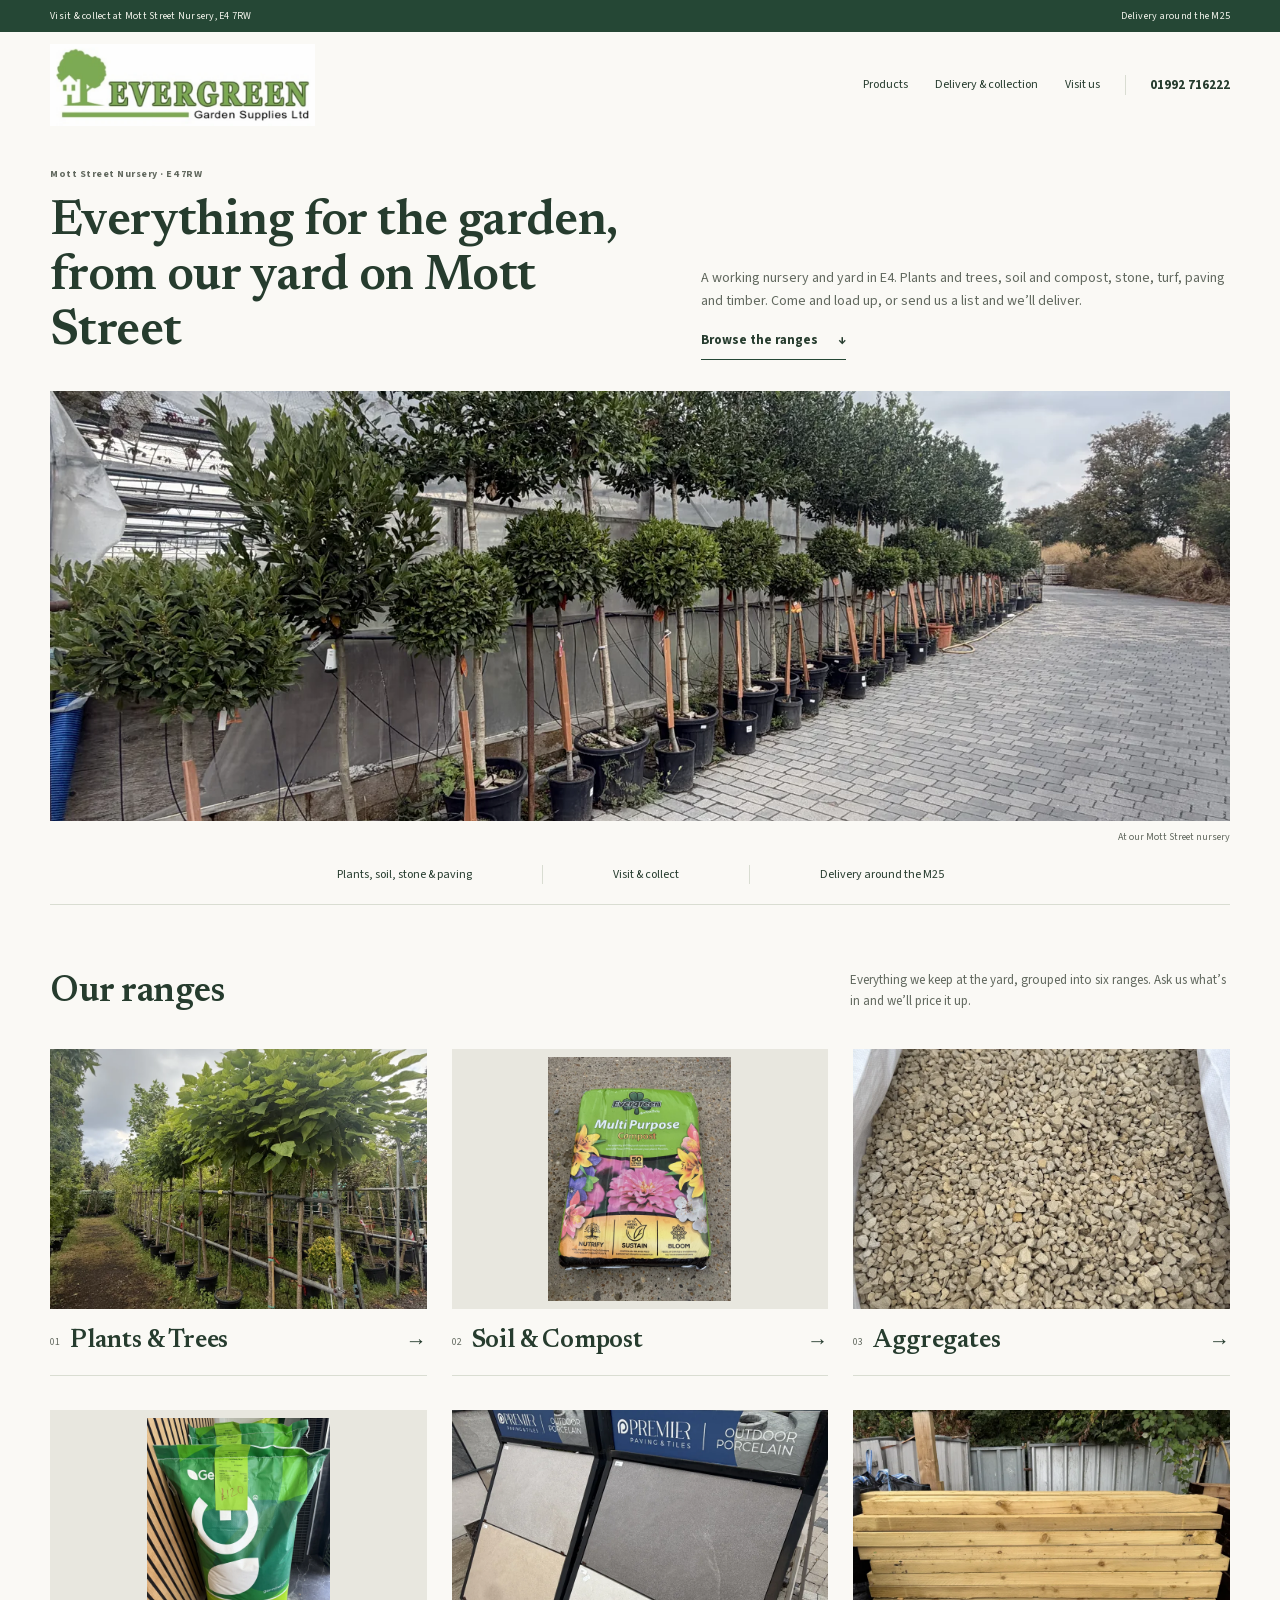
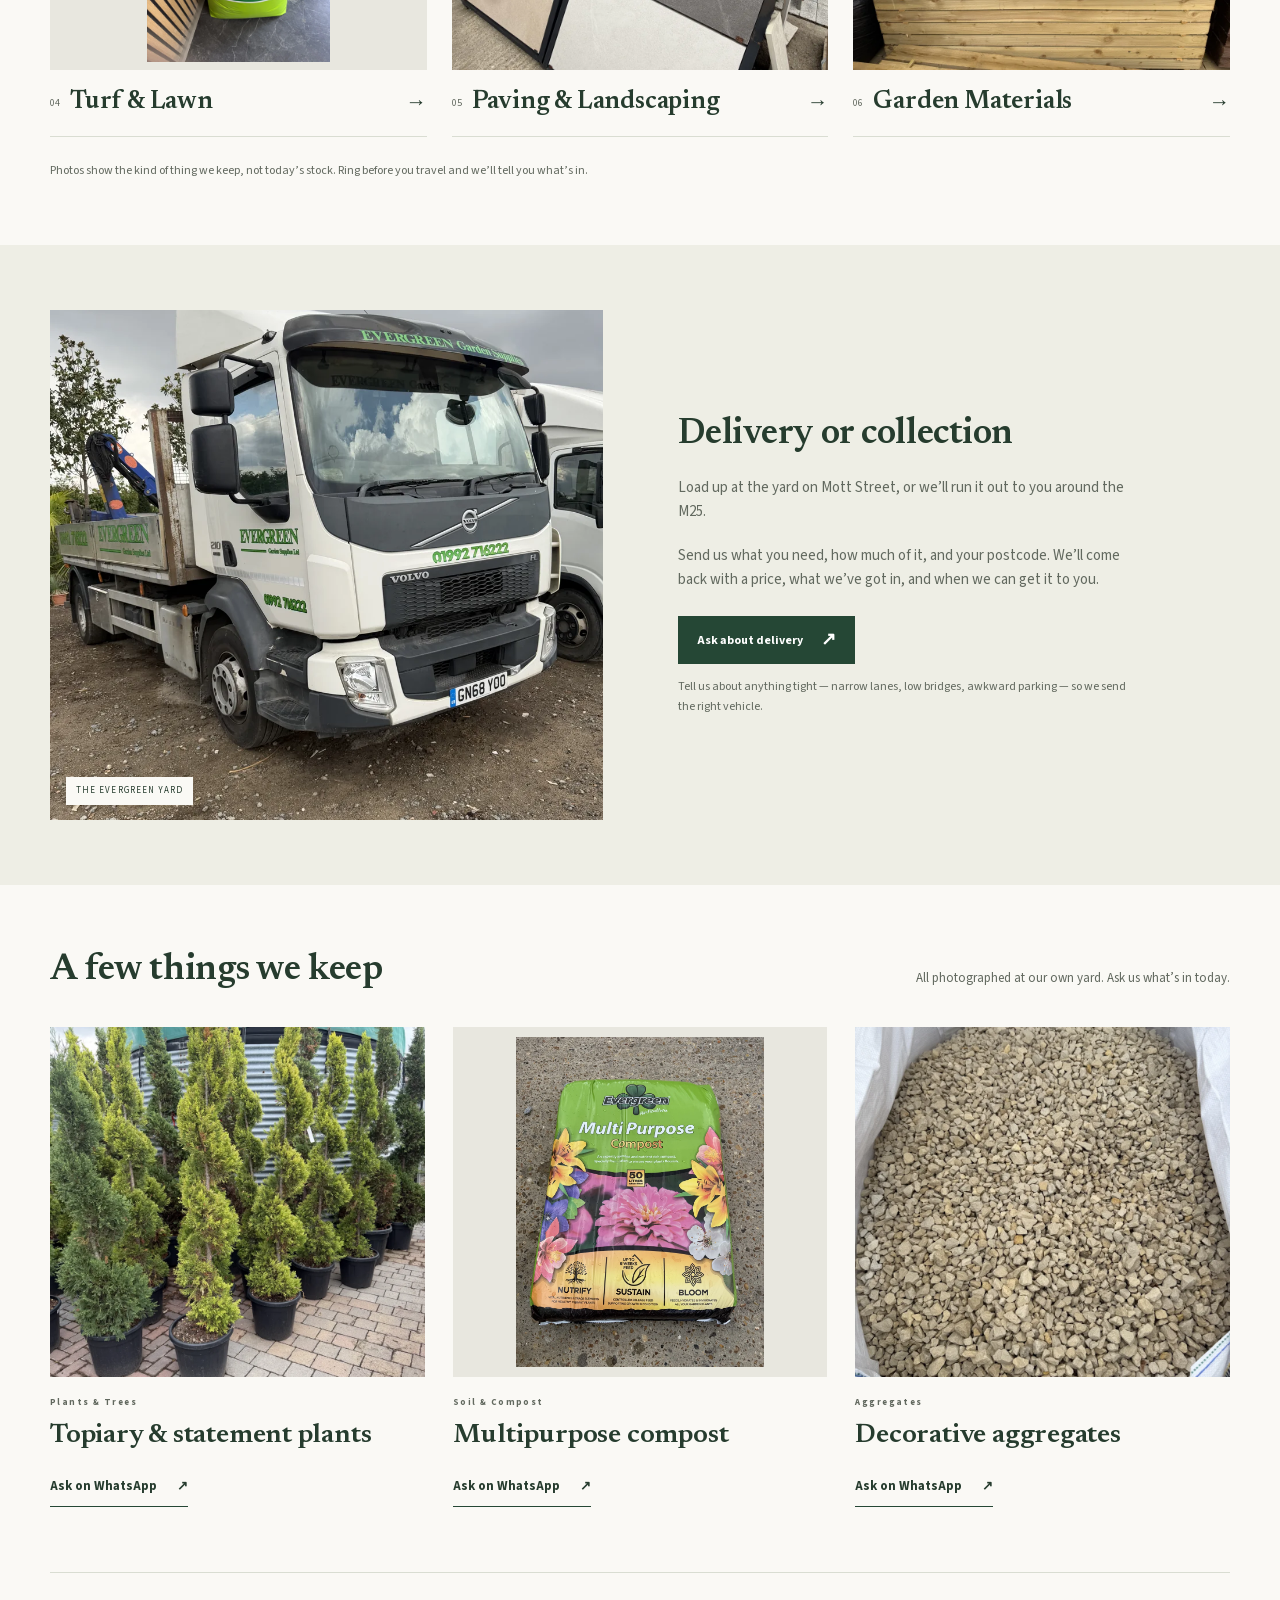
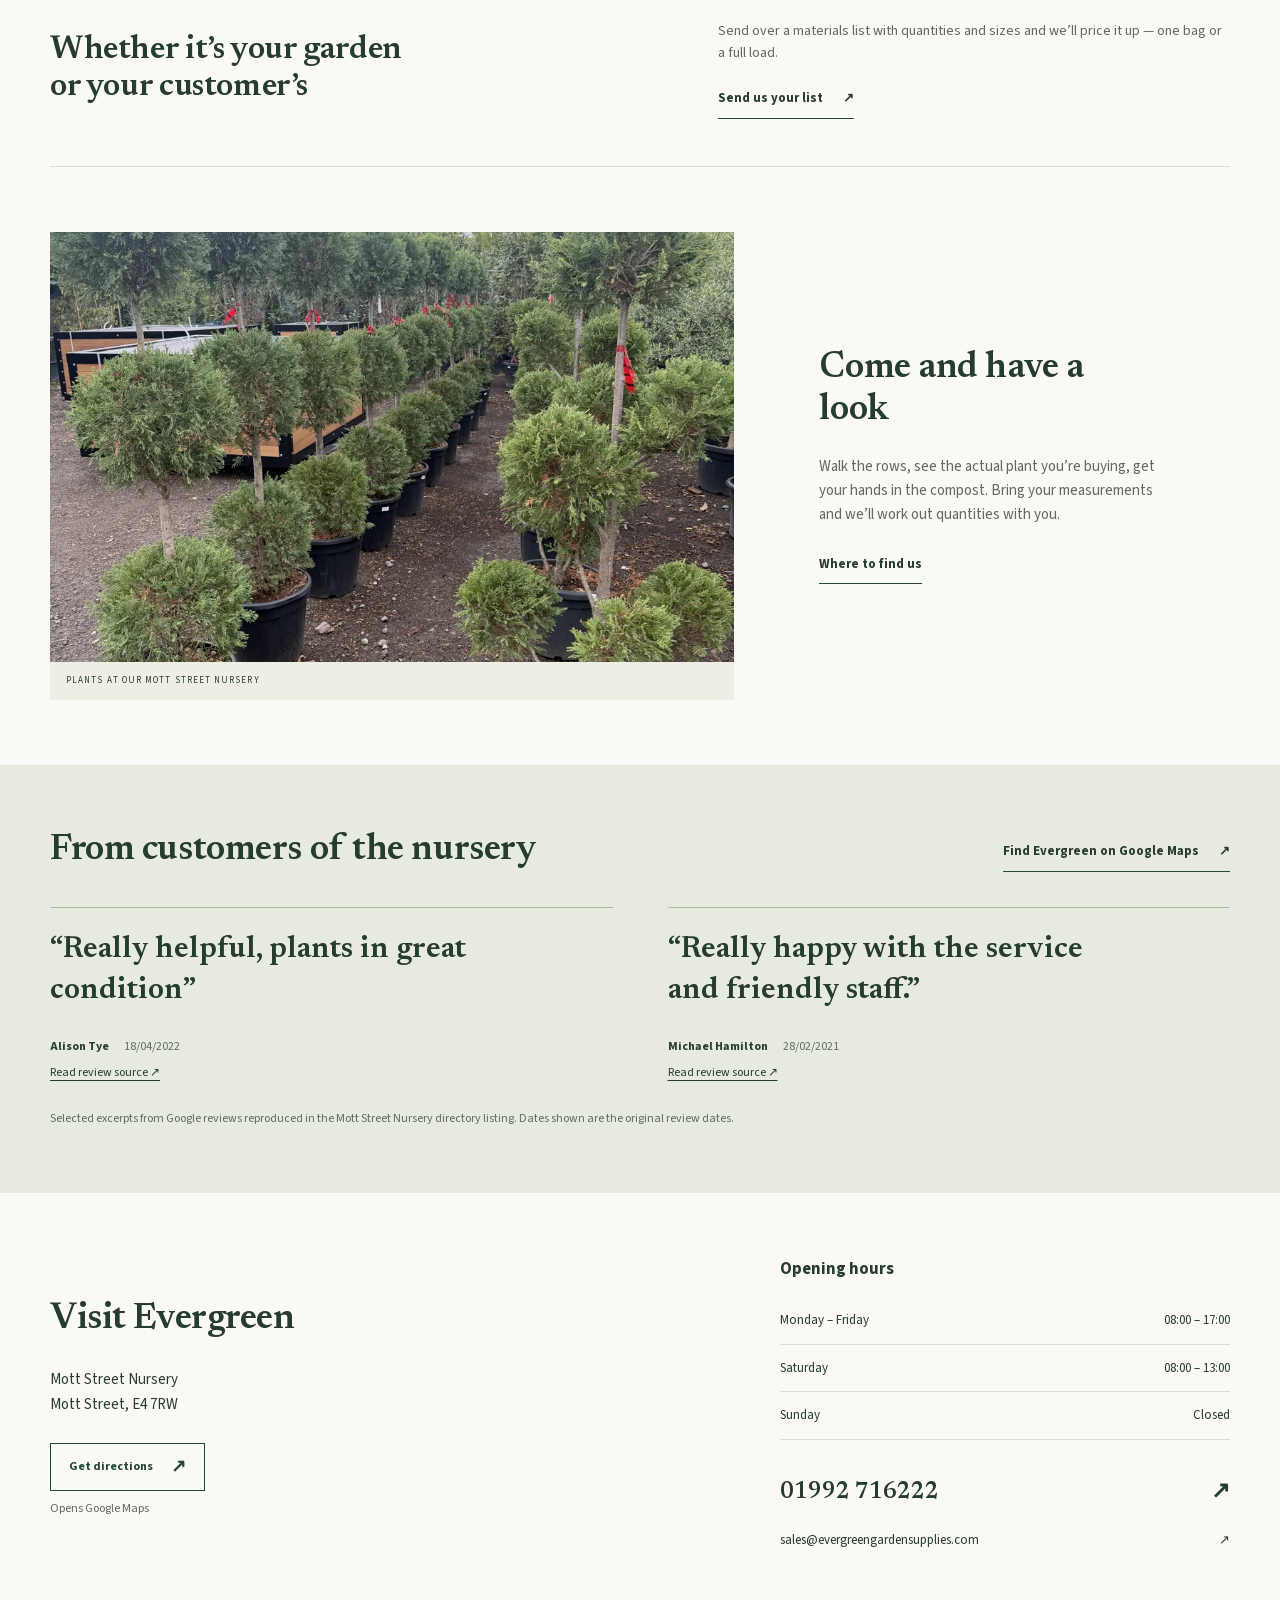
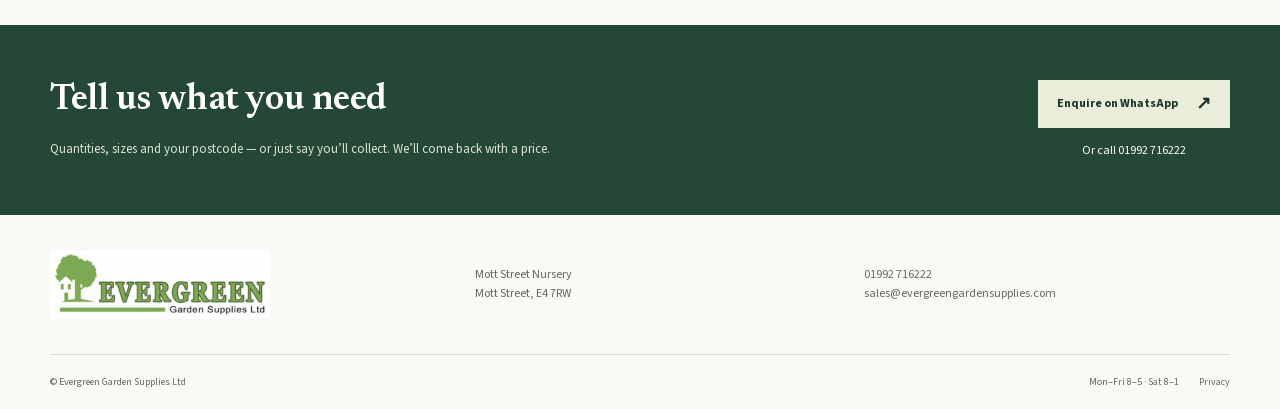
==== commit ec948d4e: "Adopt Newsreader and Source Sans 3 as the type system Replaces Arial and Georgia - the two browser d" ====
--- a/index.html
+++ b/index.html
@@ -16,11 +16,11 @@
 <meta name="twitter:description" content="Plants, trees, soil, aggregates and landscaping supplies at Mott Street Nursery, E4 7RW. Visit, collect or enquire about delivery around the M25.">
 <meta name="twitter:image" content="https://www.evergreengardensupplies.com/assets/evergreen-nursery-social.jpg">
 <meta name="twitter:image:alt" content="Trees at Evergreen Garden Supplies, Mott Street Nursery">
-<script type="application/ld+json">{"@context": "https://schema.org", "@graph": [{"@type": "GardenStore", "@id": "https://www.evergreengardensupplies.com/#business", "name": "Evergreen Garden Supplies Ltd", "url": "https://www.evergreengardensupplies.com/", "telephone": "+441992716222", "email": "sales@evergreengardensupplies.com", "image": "https://www.evergreengardensupplies.com/assets/evergreen-nursery-social.jpg", "logo": "https://www.evergreengardensupplies.com/assets/logo.webp", "hasMap": "https://maps.google.com/?cid=11117923362961783136", "description": "A working nursery and garden supplies yard at Mott Street, E4 7RW. Plants and trees, soil and compost, aggregates, turf, paving and timber. Visit and collect, or ask about delivery around the M25.", "address": {"@type": "PostalAddress", "streetAddress": "Mott Street Nursery, Mott Street", "postalCode": "E4 7RW", "addressCountry": "GB"}, "areaServed": "Areas around the M25", "openingHoursSpecification": [{"@type": "OpeningHoursSpecification", "dayOfWeek": ["Monday", "Tuesday", "Wednesday", "Thursday", "Friday"], "opens": "08:00", "closes": "17:00"}, {"@type": "OpeningHoursSpecification", "dayOfWeek": "Saturday", "opens": "08:00", "closes": "13:00"}, {"@type": "OpeningHoursSpecification", "dayOfWeek": "Sunday", "opens": "00:00", "closes": "00:00"}], "contactPoint": {"@type": "ContactPoint", "contactType": "sales enquiries", "telephone": "+441992716222", "email": "sales@evergreengardensupplies.com", "url": "https://wa.me/447808516747"}}, {"@type": "WebSite", "@id": "https://www.evergreengardensupplies.com/#website", "url": "https://www.evergreengardensupplies.com/", "name": "Evergreen Garden Supplies Ltd", "inLanguage": "en-GB"}, {"@type": "WebPage", "@id": "https://www.evergreengardensupplies.com/#page", "url": "https://www.evergreengardensupplies.com/", "name": "Garden & landscaping supplies in E4 | Evergreen Garden Supplies", "description": "Plants, trees, soil, aggregates and landscaping supplies at Mott Street Nursery, E4 7RW. Visit, collect or enquire about delivery around the M25.", "inLanguage": "en-GB", "about": {"@id": "https://www.evergreengardensupplies.com/#business"}, "isPartOf": {"@id": "https://www.evergreengardensupplies.com/#website"}}]}</script><link rel="icon" href="/assets/logo.webp"><link rel="stylesheet" href="/styles.css"></head><body><a class="skip" href="#main">Skip to content</a><div class="topline"><span>Visit & collect at Mott Street Nursery, E4 7RW</span><span>Delivery around the M25</span></div><header class="header wrap"><a class="brand" href="/" aria-label="Evergreen Garden Supplies home"><img src="/assets/logo.webp" width="264" height="82" alt="Evergreen Garden Supplies Ltd"></a><nav aria-label="Main navigation"><a href="/#products">Products</a><a href="/#delivery">Delivery & collection</a><a href="/#visit">Visit us</a></nav><a class="header-phone" href="tel:+441992716222">01992 716222</a><button class="menu-toggle" hidden aria-expanded="false" aria-controls="mobile-menu">Menu <span aria-hidden="true">☰</span></button></header><nav id="mobile-menu" class="mobile-menu" aria-label="Mobile navigation" hidden><a href="/#products">Browse products</a><a href="/#delivery">Delivery & collection</a><a href="/#trade">Homeowners & trade</a><a href="/#visit">Visit & contact</a></nav><noscript><nav class="nojs-nav wrap" aria-label="Navigation"><a href="/#products">Products</a><a href="/#delivery">Delivery</a><a href="/#visit">Visit us</a></nav></noscript><main id="main"><section class="hero wrap"><div class="hero-panel"><div><p class="eyebrow">Mott Street Nursery · E4 7RW</p><h1>Everything for the garden, <br class="desktop-break">from our yard on Mott Street</h1></div><div class="hero-intro"><p>A working nursery and yard in E4. Plants and trees, soil and compost, stone, turf, paving and timber. Come and load up, or send us a list and we’ll deliver.</p><a class="text-link" href="/#products">Browse the ranges <span aria-hidden="true">↓</span></a></div></div><img src="/assets/hero-960.webp" srcset="/assets/hero-480.webp 480w, /assets/hero-960.webp 960w, /assets/hero-1600.webp 1600w" sizes="100vw" alt="Rows of trees beside the paved walkway at Evergreen Garden Supplies" width="960" height="720" fetchpriority="high" decoding="async"><div class="photo-credit">At our Mott Street nursery</div></section>
+<script type="application/ld+json">{"@context": "https://schema.org", "@graph": [{"@type": "GardenStore", "@id": "https://www.evergreengardensupplies.com/#business", "name": "Evergreen Garden Supplies Ltd", "url": "https://www.evergreengardensupplies.com/", "telephone": "+441992716222", "email": "sales@evergreengardensupplies.com", "image": "https://www.evergreengardensupplies.com/assets/evergreen-nursery-social.jpg", "logo": "https://www.evergreengardensupplies.com/assets/logo.webp", "hasMap": "https://maps.google.com/?cid=11117923362961783136", "description": "A working nursery and garden supplies yard at Mott Street, E4 7RW. Plants and trees, soil and compost, aggregates, turf, paving and timber. Visit and collect, or ask about delivery around the M25.", "address": {"@type": "PostalAddress", "streetAddress": "Mott Street Nursery, Mott Street", "postalCode": "E4 7RW", "addressCountry": "GB"}, "areaServed": "Areas around the M25", "openingHoursSpecification": [{"@type": "OpeningHoursSpecification", "dayOfWeek": ["Monday", "Tuesday", "Wednesday", "Thursday", "Friday"], "opens": "08:00", "closes": "17:00"}, {"@type": "OpeningHoursSpecification", "dayOfWeek": "Saturday", "opens": "08:00", "closes": "13:00"}, {"@type": "OpeningHoursSpecification", "dayOfWeek": "Sunday", "opens": "00:00", "closes": "00:00"}], "contactPoint": {"@type": "ContactPoint", "contactType": "sales enquiries", "telephone": "+441992716222", "email": "sales@evergreengardensupplies.com", "url": "https://wa.me/447808516747"}}, {"@type": "WebSite", "@id": "https://www.evergreengardensupplies.com/#website", "url": "https://www.evergreengardensupplies.com/", "name": "Evergreen Garden Supplies Ltd", "inLanguage": "en-GB"}, {"@type": "WebPage", "@id": "https://www.evergreengardensupplies.com/#page", "url": "https://www.evergreengardensupplies.com/", "name": "Garden & landscaping supplies in E4 | Evergreen Garden Supplies", "description": "Plants, trees, soil, aggregates and landscaping supplies at Mott Street Nursery, E4 7RW. Visit, collect or enquire about delivery around the M25.", "inLanguage": "en-GB", "about": {"@id": "https://www.evergreengardensupplies.com/#business"}, "isPartOf": {"@id": "https://www.evergreengardensupplies.com/#website"}}]}</script><link rel="preload" href="/assets/fonts/newsreader.woff2" as="font" type="font/woff2" crossorigin><link rel="preload" href="/assets/fonts/source-sans-3.woff2" as="font" type="font/woff2" crossorigin><link rel="icon" href="/assets/logo.webp"><link rel="stylesheet" href="/styles.css"></head><body><a class="skip" href="#main">Skip to content</a><div class="topline"><span>Visit & collect at Mott Street Nursery, E4 7RW</span><span>Delivery around the M25</span></div><header class="header wrap"><a class="brand" href="/" aria-label="Evergreen Garden Supplies home"><img src="/assets/logo.webp" width="264" height="82" alt="Evergreen Garden Supplies Ltd"></a><nav aria-label="Main navigation"><a href="/#products">Products</a><a href="/#delivery">Delivery & collection</a><a href="/#visit">Visit us</a></nav><a class="header-phone" href="tel:+441992716222">01992 716222</a><button class="menu-toggle" hidden aria-expanded="false" aria-controls="mobile-menu">Menu <span aria-hidden="true">☰</span></button></header><nav id="mobile-menu" class="mobile-menu" aria-label="Mobile navigation" hidden><a href="/#products">Browse products</a><a href="/#delivery">Delivery & collection</a><a href="/#trade">Homeowners & trade</a><a href="/#visit">Visit & contact</a></nav><noscript><nav class="nojs-nav wrap" aria-label="Navigation"><a href="/#products">Products</a><a href="/#delivery">Delivery</a><a href="/#visit">Visit us</a></nav></noscript><main id="main"><section class="hero wrap"><div class="hero-panel"><div><p class="eyebrow">Mott Street Nursery · E4 7RW</p><h1>Everything for the garden, <br class="desktop-break">from our yard on Mott Street</h1></div><div class="hero-intro"><p>A working nursery and yard in E4. Plants and trees, soil and compost, stone, turf, paving and timber. Come and load up, or send us a list and we’ll deliver.</p><a class="text-link" href="/#products">Browse the ranges <span aria-hidden="true">↓</span></a></div></div><img src="/assets/hero-960.webp" srcset="/assets/hero-480.webp 480w, /assets/hero-960.webp 960w, /assets/hero-1600.webp 1600w" sizes="100vw" alt="Rows of trees beside the paved walkway at Evergreen Garden Supplies" width="960" height="720" fetchpriority="high" decoding="async"><div class="photo-credit">At our Mott Street nursery</div></section>
 <div class="service-strip wrap"><span>Plants, soil, stone &amp; paving</span><span>Visit &amp; collect</span><span>Delivery around the M25</span></div>
-<section class="section wrap" id="products"><div class="section-head"><div><h2>Our ranges</h2></div><p>Everything we keep at the yard, grouped into six ranges. Ask us what’s in and we’ll price it up.</p></div><div class="categories"><a class="category" href="/products/plants-trees/"><img src="/assets/plants-960.webp" srcset="/assets/plants-480.webp 480w, /assets/plants-960.webp 960w" sizes="(min-width: 900px) 45vw, 100vw" alt="Rows of mature potted trees at Evergreen nursery" width="960" height="720" loading="lazy" decoding="async"><div class="category-label"><span class="number">01</span><h3>Plants &amp; Trees</h3><span class="arrow" aria-hidden="true">→</span></div></a><a class="category" href="/products/soil-compost/"><img src="/assets/compost-960.webp" srcset="/assets/compost-480.webp 480w, /assets/compost-960.webp 960w" sizes="(min-width: 900px) 45vw, 100vw" alt="Bag of multipurpose compost photographed at Evergreen" width="960" height="720" loading="lazy" decoding="async"><div class="category-label"><span class="number">02</span><h3>Soil &amp; Compost</h3><span class="arrow" aria-hidden="true">→</span></div></a><a class="category" href="/products/aggregates/"><img src="/assets/aggregates-960.webp" srcset="/assets/aggregates-480.webp 480w, /assets/aggregates-960.webp 960w" sizes="(min-width: 900px) 45vw, 100vw" alt="Pale decorative aggregate in a bulk bag at the yard" width="960" height="720" loading="lazy" decoding="async"><div class="category-label"><span class="number">03</span><h3>Aggregates</h3><span class="arrow" aria-hidden="true">→</span></div></a><a class="category" href="/products/turf-lawn/"><img src="/assets/turf-960.webp" srcset="/assets/turf-480.webp 480w, /assets/turf-960.webp 960w" sizes="(min-width: 900px) 45vw, 100vw" alt="Bag of grass seed photographed at Evergreen" width="960" height="720" loading="lazy" decoding="async"><div class="category-label"><span class="number">04</span><h3>Turf &amp; Lawn</h3><span class="arrow" aria-hidden="true">→</span></div></a><a class="category" href="/products/paving-landscaping/"><img src="/assets/paving-960.webp" srcset="/assets/paving-480.webp 480w, /assets/paving-960.webp 960w" sizes="(min-width: 900px) 45vw, 100vw" alt="Paving sample display at Evergreen Garden Supplies" width="960" height="720" loading="lazy" decoding="async"><div class="category-label"><span class="number">05</span><h3>Paving &amp; Landscaping</h3><span class="arrow" aria-hidden="true">→</span></div></a><a class="category" href="/products/garden-materials/"><img src="/assets/materials-960.webp" srcset="/assets/materials-480.webp 480w, /assets/materials-960.webp 960w" sizes="(min-width: 900px) 45vw, 100vw" alt="Stacked timber garden materials at Evergreen" width="960" height="720" loading="lazy" decoding="async"><div class="category-label"><span class="number">06</span><h3>Garden Materials</h3><span class="arrow" aria-hidden="true">→</span></div></a></div><p class="range-note">Photos show the kind of thing we keep, not today’s stock. Ring before you travel and we’ll tell you what’s in.</p></section>
+<section class="section wrap" id="products"><div class="section-head"><div><h2>Our ranges</h2></div><p>Everything we keep at the yard, grouped into six ranges. Ask us what’s in and we’ll price it up.</p></div><div class="categories"><a class="category" href="/products/plants-trees/"><span class="frame"><img src="/assets/plants-960.webp" srcset="/assets/plants-480.webp 480w, /assets/plants-960.webp 960w" sizes="(min-width: 900px) 45vw, 100vw" alt="Rows of mature potted trees at Evergreen nursery" width="960" height="720" loading="lazy" decoding="async"></span><div class="category-label"><span class="number">01</span><h3>Plants &amp; Trees</h3><span class="arrow" aria-hidden="true">→</span></div></a><a class="category" href="/products/soil-compost/"><span class="frame"><img src="/assets/compost-960.webp" srcset="/assets/compost-480.webp 480w, /assets/compost-960.webp 960w" sizes="(min-width: 900px) 45vw, 100vw" alt="Bag of multipurpose compost photographed at Evergreen" width="960" height="720" loading="lazy" decoding="async"></span><div class="category-label"><span class="number">02</span><h3>Soil &amp; Compost</h3><span class="arrow" aria-hidden="true">→</span></div></a><a class="category" href="/products/aggregates/"><span class="frame"><img src="/assets/aggregates-960.webp" srcset="/assets/aggregates-480.webp 480w, /assets/aggregates-960.webp 960w" sizes="(min-width: 900px) 45vw, 100vw" alt="Pale decorative aggregate in a bulk bag at the yard" width="960" height="720" loading="lazy" decoding="async"></span><div class="category-label"><span class="number">03</span><h3>Aggregates</h3><span class="arrow" aria-hidden="true">→</span></div></a><a class="category" href="/products/turf-lawn/"><span class="frame"><img src="/assets/turf-960.webp" srcset="/assets/turf-480.webp 480w, /assets/turf-960.webp 960w" sizes="(min-width: 900px) 45vw, 100vw" alt="Bag of grass seed photographed at Evergreen" width="960" height="720" loading="lazy" decoding="async"></span><div class="category-label"><span class="number">04</span><h3>Turf &amp; Lawn</h3><span class="arrow" aria-hidden="true">→</span></div></a><a class="category" href="/products/paving-landscaping/"><span class="frame"><img src="/assets/paving-960.webp" srcset="/assets/paving-480.webp 480w, /assets/paving-960.webp 960w" sizes="(min-width: 900px) 45vw, 100vw" alt="Paving sample display at Evergreen Garden Supplies" width="960" height="720" loading="lazy" decoding="async"></span><div class="category-label"><span class="number">05</span><h3>Paving &amp; Landscaping</h3><span class="arrow" aria-hidden="true">→</span></div></a><a class="category" href="/products/garden-materials/"><span class="frame"><img src="/assets/materials-960.webp" srcset="/assets/materials-480.webp 480w, /assets/materials-960.webp 960w" sizes="(min-width: 900px) 45vw, 100vw" alt="Stacked timber garden materials at Evergreen" width="960" height="720" loading="lazy" decoding="async"></span><div class="category-label"><span class="number">06</span><h3>Garden Materials</h3><span class="arrow" aria-hidden="true">→</span></div></a></div><p class="range-note">Photos show the kind of thing we keep, not today’s stock. Ring before you travel and we’ll tell you what’s in.</p></section>
 <section class="delivery section" id="delivery"><div class="wrap split"><div class="delivery-photo"><img src="/assets/lorry-960.webp" srcset="/assets/lorry-480.webp 480w, /assets/lorry-960.webp 960w" sizes="(min-width: 900px) 45vw, 100vw" alt="Evergreen delivery lorry parked at Mott Street Nursery" width="960" height="720" loading="lazy" decoding="async"><span class="image-caption">THE EVERGREEN YARD</span></div><div class="delivery-copy"><h2>Delivery or collection</h2><p>Load up at the yard on Mott Street, or we’ll run it out to you around the M25.</p><p>Send us what you need, how much of it, and your postcode. We’ll come back with a price, what we’ve got in, and when we can get it to you.</p><a class="button primary" href="https://wa.me/447808516747?text=Hi%20Evergreen%2C%20I%20would%20like%20to%20enquire%20about%20delivery.%0A%0AQuantity%20/%20area%3A%20%0ADelivery%20postcode%20%28or%20collection%29%3A%20%0ADetails%3A%20">Ask about delivery<span aria-hidden="true">↗</span></a><p class="small">Tell us about anything tight — narrow lanes, low bridges, awkward parking — so we send the right vehicle.</p></div></div></section>
-<section class="section wrap" id="featured"><div class="section-head"><div><h2>A few things we keep</h2></div><p>All photographed at our own yard. Ask us what’s in today.</p></div><div class="features"><article class="feature"><img src="/assets/topiary-960.webp" srcset="/assets/topiary-480.webp 480w, /assets/topiary-960.webp 960w" sizes="(min-width: 900px) 45vw, 100vw" alt="Sculptural potted topiary photographed at the Evergreen yard" width="960" height="720" loading="lazy" decoding="async"><p class="eyebrow">Plants &amp; Trees</p><h3><a href="/products/plants-trees/">Topiary &amp; statement plants</a></h3><a class="text-link" aria-label="Ask on WhatsApp about Topiary &amp; statement plants" href="https://wa.me/447808516747?text=Hi%20Evergreen%2C%20I%20would%20like%20to%20enquire%20about%20Topiary%20%26%20statement%20plants.%0A%0AQuantity%20/%20area%3A%20%0ADelivery%20postcode%20%28or%20collection%29%3A%20%0ADetails%3A%20">Ask on WhatsApp <span aria-hidden="true">↗</span></a></article><article class="feature"><img src="/assets/compost-960.webp" srcset="/assets/compost-480.webp 480w, /assets/compost-960.webp 960w" sizes="(min-width: 900px) 45vw, 100vw" alt="Evergreen multipurpose compost bag" width="960" height="720" loading="lazy" decoding="async"><p class="eyebrow">Soil &amp; Compost</p><h3><a href="/products/soil-compost/">Multipurpose compost</a></h3><a class="text-link" aria-label="Ask on WhatsApp about Multipurpose compost" href="https://wa.me/447808516747?text=Hi%20Evergreen%2C%20I%20would%20like%20to%20enquire%20about%20Multipurpose%20compost.%0A%0AQuantity%20/%20area%3A%20%0ADelivery%20postcode%20%28or%20collection%29%3A%20%0ADetails%3A%20">Ask on WhatsApp <span aria-hidden="true">↗</span></a></article><article class="feature"><img src="/assets/aggregates-960.webp" srcset="/assets/aggregates-480.webp 480w, /assets/aggregates-960.webp 960w" sizes="(min-width: 900px) 45vw, 100vw" alt="Decorative stone in a bulk bag at Evergreen" width="960" height="720" loading="lazy" decoding="async"><p class="eyebrow">Aggregates</p><h3><a href="/products/aggregates/">Decorative aggregates</a></h3><a class="text-link" aria-label="Ask on WhatsApp about Decorative aggregates" href="https://wa.me/447808516747?text=Hi%20Evergreen%2C%20I%20would%20like%20to%20enquire%20about%20Decorative%20aggregates.%0A%0AQuantity%20/%20area%3A%20%0ADelivery%20postcode%20%28or%20collection%29%3A%20%0ADetails%3A%20">Ask on WhatsApp <span aria-hidden="true">↗</span></a></article></div></section>
+<section class="section wrap" id="featured"><div class="section-head"><div><h2>A few things we keep</h2></div><p>All photographed at our own yard. Ask us what’s in today.</p></div><div class="features"><article class="feature"><span class="frame"><img src="/assets/topiary-960.webp" srcset="/assets/topiary-480.webp 480w, /assets/topiary-960.webp 960w" sizes="(min-width: 900px) 45vw, 100vw" alt="Sculptural potted topiary photographed at the Evergreen yard" width="960" height="720" loading="lazy" decoding="async"></span><p class="eyebrow">Plants &amp; Trees</p><h3><a href="/products/plants-trees/">Topiary &amp; statement plants</a></h3><a class="text-link" aria-label="Ask on WhatsApp about Topiary &amp; statement plants" href="https://wa.me/447808516747?text=Hi%20Evergreen%2C%20I%20would%20like%20to%20enquire%20about%20Topiary%20%26%20statement%20plants.%0A%0AQuantity%20/%20area%3A%20%0ADelivery%20postcode%20%28or%20collection%29%3A%20%0ADetails%3A%20">Ask on WhatsApp <span aria-hidden="true">↗</span></a></article><article class="feature"><span class="frame"><img src="/assets/compost-960.webp" srcset="/assets/compost-480.webp 480w, /assets/compost-960.webp 960w" sizes="(min-width: 900px) 45vw, 100vw" alt="Evergreen multipurpose compost bag" width="960" height="720" loading="lazy" decoding="async"></span><p class="eyebrow">Soil &amp; Compost</p><h3><a href="/products/soil-compost/">Multipurpose compost</a></h3><a class="text-link" aria-label="Ask on WhatsApp about Multipurpose compost" href="https://wa.me/447808516747?text=Hi%20Evergreen%2C%20I%20would%20like%20to%20enquire%20about%20Multipurpose%20compost.%0A%0AQuantity%20/%20area%3A%20%0ADelivery%20postcode%20%28or%20collection%29%3A%20%0ADetails%3A%20">Ask on WhatsApp <span aria-hidden="true">↗</span></a></article><article class="feature"><span class="frame"><img src="/assets/aggregates-960.webp" srcset="/assets/aggregates-480.webp 480w, /assets/aggregates-960.webp 960w" sizes="(min-width: 900px) 45vw, 100vw" alt="Decorative stone in a bulk bag at Evergreen" width="960" height="720" loading="lazy" decoding="async"></span><p class="eyebrow">Aggregates</p><h3><a href="/products/aggregates/">Decorative aggregates</a></h3><a class="text-link" aria-label="Ask on WhatsApp about Decorative aggregates" href="https://wa.me/447808516747?text=Hi%20Evergreen%2C%20I%20would%20like%20to%20enquire%20about%20Decorative%20aggregates.%0A%0AQuantity%20/%20area%3A%20%0ADelivery%20postcode%20%28or%20collection%29%3A%20%0ADetails%3A%20">Ask on WhatsApp <span aria-hidden="true">↗</span></a></article></div></section>
 <section class="trade wrap" id="trade"><div><h2>Whether it’s your garden <br class="desktop-break">or your customer’s</h2></div><div><p>Send over a materials list with quantities and sizes and we’ll price it up — one bag or a full load.</p><a class="text-link" href="https://wa.me/447808516747?text=Hi%20Evergreen%2C%20I%20would%20like%20to%20enquire%20about%20supplies%20for%20my%20garden%20or%20landscaping%20project.%0A%0AQuantity%20/%20area%3A%20%0ADelivery%20postcode%20%28or%20collection%29%3A%20%0ADetails%3A%20">Send us your list <span aria-hidden="true">↗</span></a></div></section>
 <section class="yard section wrap" id="yard"><div class="yard-media"><img src="/assets/nursery-960.webp" srcset="/assets/nursery-480.webp 480w, /assets/nursery-960.webp 960w, /assets/nursery-1600.webp 1600w" sizes="(min-width: 900px) 45vw, 100vw" alt="Rows of potted plants and topiary at Evergreen nursery" width="960" height="720" loading="lazy" decoding="async"><p class="image-caption">PLANTS AT OUR MOTT STREET NURSERY</p></div><div class="yard-copy"><h2>Come and have a look</h2><p>Walk the rows, see the actual plant you’re buying, get your hands in the compost. Bring your measurements and we’ll work out quantities with you.</p><a class="text-link" href="/#visit">Where to find us</a></div></section>
 <section class="reviews section" id="reviews"><div class="wrap"><div class="section-head"><div><h2>From customers of the nursery</h2></div><a class="text-link" href="https://maps.google.com/?cid=11117923362961783136">Find Evergreen on Google Maps <span aria-hidden="true">↗</span></a></div><div class="review-grid"><figure><blockquote>“Really helpful, plants in great condition”</blockquote><figcaption><strong>Alison Tye</strong><time datetime="2022-04-18">18/04/2022</time><a href="https://absolutelandscapes.org/local/business/mott-street-nursery-286929">Read review source ↗</a></figcaption></figure><figure><blockquote>“Really happy with the service and friendly staff.”</blockquote><figcaption><strong>Michael Hamilton</strong><time datetime="2021-02-28">28/02/2021</time><a href="https://absolutelandscapes.org/local/business/mott-street-nursery-286929">Read review source ↗</a></figcaption></figure></div><p class="small">Selected excerpts from Google reviews reproduced in the Mott Street Nursery directory listing. Dates shown are the original review dates.</p></div></section>
--- a/styles.css
+++ b/styles.css
@@ -1,4 +1,6 @@
-:root{--green:#254735;--deep:#1e3428;--sage:#b8c79e;--paper:#faf9f5;--cream:#eeeee5;--ink:#263c2e;--muted:#62695f;--line:#d9ddd2}*{box-sizing:border-box}html{scroll-behavior:auto;scroll-padding-top:28px}body{margin:0;background:var(--paper);color:var(--ink);font-family:Arial,Helvetica,sans-serif;font-size:15px;line-height:1.6}a{color:inherit;text-decoration:none}button,input,textarea,select{font:inherit}button,a,input,textarea,select{-webkit-tap-highlight-color:transparent}a:focus-visible,button:focus-visible,input:focus-visible,textarea:focus-visible,select:focus-visible{outline:3px solid #9b702c;outline-offset:5px}a:hover{text-decoration:underline;text-underline-offset:5px}img{max-width:100%;display:block;object-fit:cover}button{cursor:pointer}h1,h2,h3,p{margin:0}h1,h2{font-family:Georgia,'Times New Roman',serif;font-weight:400;line-height:1.08;letter-spacing:-.045em}h1{font-size:52px}h2{font-size:37px}h3{font-size:18px;font-weight:500;line-height:1.3}p+p{margin-top:16px}.wrap{width:calc(100% - 40px);max-width:1240px;margin-inline:auto}.section{padding-block:60px}.eyebrow{font-size:10px;letter-spacing:.16em;font-weight:700;line-height:1.5;margin-bottom:17px}.small{font-size:12px;color:var(--muted)}.skip{position:fixed;left:15px;top:-100px;background:white;padding:12px;z-index:100}.skip:focus{top:10px}.topline{background:var(--green);color:#f4f5ed;padding:8px 20px;font-size:10px;letter-spacing:.025em;text-align:center}.topline span:last-child{display:none}.header{height:83px;display:flex;align-items:center;justify-content:space-between;gap:16px}.brand img{width:208px;height:auto}.header nav,.header-phone{display:none}.menu-toggle{background:none;border:0;color:var(--green);font-size:12px;padding:12px 0 12px 12px}.menu-toggle span{padding-left:5px}.mobile-menu{border-top:1px solid var(--line);padding:10px 20px 20px}.mobile-menu a{display:block;padding:12px 0;border-bottom:1px solid var(--line)}[hidden]{display:none!important}.hero{position:relative;display:flex;flex-direction:column;background:var(--green)}.hero>img{width:100%;height:270px;object-position:center 47%;order:0}.hero-panel{color:var(--paper);padding:31px 24px 34px;order:1}.hero-panel>p:not(.eyebrow){color:#edf0e7;font-size:14px;line-height:1.65;margin-top:20px}.hero .eyebrow{color:#d8dfc6}.hero-note{display:block;margin-top:24px;font-size:10px;color:#d6dfd1}.photo-credit{position:absolute;top:249px;right:12px;font-size:7px;letter-spacing:.1em;color:white;background:var(--deep);padding:3px 5px}.actions{display:flex;gap:10px;flex-wrap:wrap;margin-top:25px}.button{display:inline-flex;align-items:center;justify-content:center;gap:18px;padding:14px 18px;min-height:48px;font-size:12px;font-weight:700;line-height:1.3;border:1px solid transparent;text-align:center;border-radius:0}.button span{font-size:18px;line-height:1}.button:hover{text-decoration:none;filter:brightness(.94)}.primary{background:var(--green);color:white}.light{background:#e9eedb;color:var(--deep)}.outline{border-color:var(--green);background:transparent;color:var(--green)}.hero-outline{border-color:#9cae9e;color:white;background:transparent}.service-strip{display:flex;align-items:center;justify-content:space-between;padding-block:19px;border-bottom:1px solid var(--line);gap:10px;font-size:10px}.service-strip span+span{border-left:1px solid var(--line);padding-left:13px}.section-head{display:flex;flex-direction:column;gap:20px;margin-bottom:30px}.section-head>p{font-size:14px;color:var(--muted);max-width:410px}.desktop-break{display:none}.categories{display:grid;grid-template-columns:1fr 1fr;gap:27px 14px}.category{min-width:0}.category img{width:100%;height:170px}.category-label{display:flex;align-items:center;gap:10px;padding-top:13px;border-bottom:1px solid var(--line);padding-bottom:12px}.category h3{font-family:Georgia,serif;font-size:19px;letter-spacing:-.025em}.number{display:none;font-size:10px;color:var(--muted)}.arrow{margin-left:auto;font-size:21px}.range-note{font-size:12px;color:var(--muted);margin-top:24px}.delivery{background:var(--cream)}.split{display:grid;gap:35px}.delivery-photo{position:relative}.delivery-photo img{height:340px;width:100%;object-position:center 45%}.image-caption{font-size:9px;letter-spacing:.12em;line-height:1.5}.delivery-photo .image-caption{position:absolute;bottom:15px;left:16px;background:var(--paper);padding:7px 10px}.delivery-copy>p:not(.eyebrow):not(.small){margin-top:20px;color:var(--muted)}.delivery-copy>.button{margin-top:24px}.delivery-copy>.small{margin-top:13px}.features{display:grid;gap:32px}.feature img{width:100%;height:290px;object-position:center}.feature .eyebrow{margin:19px 0 8px;color:var(--muted);font-size:9px}.feature h3{font-family:Georgia,serif;font-size:26px;letter-spacing:-.025em}.text-link{display:inline-flex;align-items:center;justify-content:space-between;gap:20px;font-size:13px;font-weight:700;border-bottom:1px solid var(--green);padding-block:9px}.feature .text-link{margin-top:14px}.trade{display:grid;gap:25px;border-block:1px solid var(--line);padding-block:38px}.trade p:not(.eyebrow){font-size:14px;color:var(--muted)}.trade .text-link{margin-top:15px}.yard{display:grid;gap:30px}.yard-media{background:var(--cream)}.yard video{width:100%;height:330px;object-fit:cover;display:block;background:var(--deep)}.yard video.playing{object-fit:contain}.yard .image-caption{padding:12px 16px}.yard-copy>p:not(.eyebrow){color:var(--muted);margin-top:22px}.yard-copy .text-link{margin-top:18px}.trust{background:#e7ebdf}.trust-inner{padding-block:48px;text-align:center}.trust h2{font-size:31px}.trust-points{display:grid;margin-top:30px;gap:20px}.trust-points p{font-size:12px;color:var(--muted);margin:0}.trust-points strong{display:block;color:var(--green);font-size:14px;margin-bottom:5px}.visit{display:grid;gap:38px}.visit address{font-style:normal;margin-block:25px;line-height:1.7}.visit .small{margin-top:8px}.visit-details>h3{font-size:17px;font-weight:700}.hours{margin:17px 0 26px}.hours>div{display:flex;justify-content:space-between;border-bottom:1px solid var(--line);padding:13px 0;gap:15px;font-size:13px}.hours dd{margin:0}.contact-links a{display:flex;gap:8px;justify-content:space-between;font-size:13px;padding:9px 0;overflow-wrap:anywhere}.contact-links a:first-child{font-size:23px;font-family:Georgia,serif}.final-cta{background:var(--green);color:white;padding-block:47px}.final-inner{display:grid;gap:25px}.final-inner p:not(.eyebrow){font-size:13px;color:#dce3d5;margin-top:17px}.final-actions{display:flex;flex-direction:column;gap:13px;align-items:flex-start;font-size:12px}.footer-main{padding-block:35px;display:grid;gap:22px;font-size:12px;color:var(--muted)}.footer-main img{width:220px;height:auto}.footer-main a{overflow-wrap:anywhere}.footer-small{border-top:1px solid var(--line);padding-block:19px;display:flex;flex-wrap:wrap;gap:10px 20px;font-size:10px;color:var(--muted)}footer{padding-bottom:80px}.mobile-actions{position:fixed;z-index:30;bottom:0;left:0;right:0;background:var(--paper);padding:9px 14px calc(9px + env(safe-area-inset-bottom));display:grid;grid-template-columns:1.5fr 1fr;gap:8px;border-top:1px solid var(--line);box-shadow:0 -3px 15px #2034250a}.mobile-actions .button{min-height:44px;padding:11px}.breadcrumb{display:flex;gap:10px;flex-wrap:wrap;padding-block:21px;font-size:11px;color:var(--muted)}.category-hero{display:grid;gap:30px;padding-block:15px 45px}.category-hero h1{font-size:46px}.category-hero .lead{font-size:15px;color:var(--muted);margin-top:22px}.category-hero .button{margin-top:26px}.category-hero .small{margin-top:13px}.category-hero>img{width:100%;height:340px}.category-detail{display:grid;gap:40px;border-top:1px solid var(--line)}.range-list{padding:0;list-style:none;margin:24px 0}.range-list li{padding:17px 0;border-bottom:1px solid var(--line);display:flex;justify-content:space-between}.category-detail>div>p:not(.eyebrow){color:var(--muted);font-size:14px}.category-detail .text-link{margin-top:20px}.enquiry-box{background:var(--cream);padding:25px}.enquiry-box h2{font-size:31px;margin-bottom:15px}.enquiry-box form{display:grid;margin-top:20px}.enquiry-box label{font-size:12px;font-weight:700;margin:13px 0 6px}.enquiry-box label span{font-weight:400}input,textarea,select{width:100%;min-height:46px;padding:11px 12px;border:1px solid #a6af9e;border-radius:0;background:var(--paper);color:var(--ink);font-size:16px}textarea{resize:vertical}.enquiry-box button{margin-top:21px}.enquiry-box .small{margin-top:12px}.enquiry-alternatives{border-top:1px solid var(--line);margin-top:20px;padding-top:14px;display:flex;flex-direction:column;gap:10px;font-size:12px;text-decoration:underline;text-underline-offset:4px}.related{padding-top:10px}.related-links{display:grid;grid-template-columns:1fr;gap:0;margin-top:23px}.related-links a{display:flex;justify-content:space-between;padding:16px 0;border-bottom:1px solid var(--line);font-size:14px}.prose{max-width:760px;min-height:55vh}.prose h1{margin-bottom:30px}.prose h2{font-size:29px;margin:32px 0 16px}.prose a:not(.button){text-decoration:underline;overflow-wrap:anywhere}.prose .button{margin-top:25px}
+@font-face{font-family:'Newsreader';src:url(/assets/fonts/newsreader.woff2) format('woff2');font-weight:600;font-style:normal;font-display:swap}
+@font-face{font-family:'Source Sans 3';src:url(/assets/fonts/source-sans-3.woff2) format('woff2');font-weight:400 700;font-style:normal;font-display:swap}
+:root{--green:#254735;--deep:#1e3428;--sage:#b8c79e;--paper:#faf9f5;--cream:#eeeee5;--ink:#263c2e;--muted:#62695f;--line:#d9ddd2}*{box-sizing:border-box}html{scroll-behavior:auto;scroll-padding-top:28px}body{margin:0;background:var(--paper);color:var(--ink);font-family:'Source Sans 3',-apple-system,BlinkMacSystemFont,'Segoe UI',Arial,sans-serif;font-size:15px;line-height:1.6}a{color:inherit;text-decoration:none}button,input,textarea,select{font:inherit}button,a,input,textarea,select{-webkit-tap-highlight-color:transparent}a:focus-visible,button:focus-visible,input:focus-visible,textarea:focus-visible,select:focus-visible{outline:3px solid #9b702c;outline-offset:5px}a:hover{text-decoration:underline;text-underline-offset:5px}img{max-width:100%;display:block;object-fit:cover}button{cursor:pointer}h1,h2,h3,p{margin:0}h1,h2{font-family:'Newsreader',Georgia,'Times New Roman',serif;font-weight:600;line-height:1.1;letter-spacing:-.012em}h1{font-size:52px}h2{font-size:37px}h3{font-size:18px;font-weight:500;line-height:1.3}p+p{margin-top:16px}.wrap{width:calc(100% - 40px);max-width:1240px;margin-inline:auto}.section{padding-block:60px}.eyebrow{font-size:10px;letter-spacing:.16em;font-weight:700;line-height:1.5;margin-bottom:17px}.small{font-size:12px;color:var(--muted)}.skip{position:fixed;left:15px;top:-100px;background:white;padding:12px;z-index:100}.skip:focus{top:10px}.topline{background:var(--green);color:#f4f5ed;padding:8px 20px;font-size:10px;letter-spacing:.025em;text-align:center}.topline span:last-child{display:none}.header{height:83px;display:flex;align-items:center;justify-content:space-between;gap:16px}.brand img{width:208px;height:auto}.header nav,.header-phone{display:none}.menu-toggle{background:none;border:0;color:var(--green);font-size:12px;padding:12px 0 12px 12px}.menu-toggle span{padding-left:5px}.mobile-menu{border-top:1px solid var(--line);padding:10px 20px 20px}.mobile-menu a{display:block;padding:12px 0;border-bottom:1px solid var(--line)}[hidden]{display:none!important}.hero{position:relative;display:flex;flex-direction:column;background:var(--green)}.hero>img{width:100%;height:270px;object-position:center 47%;order:0}.hero-panel{color:var(--paper);padding:31px 24px 34px;order:1}.hero-panel>p:not(.eyebrow){color:#edf0e7;font-size:14px;line-height:1.65;margin-top:20px}.hero .eyebrow{color:#d8dfc6}.hero-note{display:block;margin-top:24px;font-size:10px;color:#d6dfd1}.photo-credit{position:absolute;top:249px;right:12px;font-size:7px;letter-spacing:.1em;color:white;background:var(--deep);padding:3px 5px}.actions{display:flex;gap:10px;flex-wrap:wrap;margin-top:25px}.button{display:inline-flex;align-items:center;justify-content:center;gap:18px;padding:14px 18px;min-height:48px;font-size:12px;font-weight:700;line-height:1.3;border:1px solid transparent;text-align:center;border-radius:0}.button span{font-size:18px;line-height:1}.button:hover{text-decoration:none;filter:brightness(.94)}.primary{background:var(--green);color:white}.light{background:#e9eedb;color:var(--deep)}.outline{border-color:var(--green);background:transparent;color:var(--green)}.hero-outline{border-color:#9cae9e;color:white;background:transparent}.service-strip{display:flex;align-items:center;justify-content:space-between;padding-block:19px;border-bottom:1px solid var(--line);gap:10px;font-size:10px}.service-strip span+span{border-left:1px solid var(--line);padding-left:13px}.section-head{display:flex;flex-direction:column;gap:20px;margin-bottom:30px}.section-head>p{font-size:14px;color:var(--muted);max-width:410px}.desktop-break{display:none}.categories{display:grid;grid-template-columns:1fr 1fr;gap:27px 14px}.category{min-width:0}.category img{width:100%;height:170px}.category-label{display:flex;align-items:center;gap:10px;padding-top:13px;border-bottom:1px solid var(--line);padding-bottom:12px}.category h3{font-family:'Newsreader',Georgia,'Times New Roman',serif;font-weight:600;font-size:19px;letter-spacing:-.008em}.number{display:none;font-size:10px;color:var(--muted)}.arrow{margin-left:auto;font-size:21px}.range-note{font-size:12px;color:var(--muted);margin-top:24px}.delivery{background:var(--cream)}.split{display:grid;gap:35px}.delivery-photo{position:relative}.delivery-photo img{height:340px;width:100%;object-position:center 45%}.image-caption{font-size:9px;letter-spacing:.12em;line-height:1.5}.delivery-photo .image-caption{position:absolute;bottom:15px;left:16px;background:var(--paper);padding:7px 10px}.delivery-copy>p:not(.eyebrow):not(.small){margin-top:20px;color:var(--muted)}.delivery-copy>.button{margin-top:24px}.delivery-copy>.small{margin-top:13px}.features{display:grid;gap:32px}.feature img{width:100%;height:290px;object-position:center}.feature .eyebrow{margin:19px 0 8px;color:var(--muted);font-size:9px}.feature h3{font-family:'Newsreader',Georgia,'Times New Roman',serif;font-weight:600;font-size:26px;letter-spacing:-.008em}.text-link{display:inline-flex;align-items:center;justify-content:space-between;gap:20px;font-size:13px;font-weight:700;border-bottom:1px solid var(--green);padding-block:9px}.feature .text-link{margin-top:14px}.trade{display:grid;gap:25px;border-block:1px solid var(--line);padding-block:38px}.trade p:not(.eyebrow){font-size:14px;color:var(--muted)}.trade .text-link{margin-top:15px}.yard{display:grid;gap:30px}.yard-media{background:var(--cream)}.yard video{width:100%;height:330px;object-fit:cover;display:block;background:var(--deep)}.yard video.playing{object-fit:contain}.yard .image-caption{padding:12px 16px}.yard-copy>p:not(.eyebrow){color:var(--muted);margin-top:22px}.yard-copy .text-link{margin-top:18px}.trust{background:#e7ebdf}.trust-inner{padding-block:48px;text-align:center}.trust h2{font-size:31px}.trust-points{display:grid;margin-top:30px;gap:20px}.trust-points p{font-size:12px;color:var(--muted);margin:0}.trust-points strong{display:block;color:var(--green);font-size:14px;margin-bottom:5px}.visit{display:grid;gap:38px}.visit address{font-style:normal;margin-block:25px;line-height:1.7}.visit .small{margin-top:8px}.visit-details>h3{font-size:17px;font-weight:700}.hours{margin:17px 0 26px}.hours>div{display:flex;justify-content:space-between;border-bottom:1px solid var(--line);padding:13px 0;gap:15px;font-size:13px}.hours dd{margin:0}.contact-links a{display:flex;gap:8px;justify-content:space-between;font-size:13px;padding:9px 0;overflow-wrap:anywhere}.contact-links a:first-child{font-size:23px;font-family:'Newsreader',Georgia,'Times New Roman',serif;font-weight:600}.final-cta{background:var(--green);color:white;padding-block:47px}.final-inner{display:grid;gap:25px}.final-inner p:not(.eyebrow){font-size:13px;color:#dce3d5;margin-top:17px}.final-actions{display:flex;flex-direction:column;gap:13px;align-items:flex-start;font-size:12px}.footer-main{padding-block:35px;display:grid;gap:22px;font-size:12px;color:var(--muted)}.footer-main img{width:220px;height:auto}.footer-main a{overflow-wrap:anywhere}.footer-small{border-top:1px solid var(--line);padding-block:19px;display:flex;flex-wrap:wrap;gap:10px 20px;font-size:10px;color:var(--muted)}footer{padding-bottom:80px}.mobile-actions{position:fixed;z-index:30;bottom:0;left:0;right:0;background:var(--paper);padding:9px 14px calc(9px + env(safe-area-inset-bottom));display:grid;grid-template-columns:1.5fr 1fr;gap:8px;border-top:1px solid var(--line);box-shadow:0 -3px 15px #2034250a}.mobile-actions .button{min-height:44px;padding:11px}.breadcrumb{display:flex;gap:10px;flex-wrap:wrap;padding-block:21px;font-size:11px;color:var(--muted)}.category-hero{display:grid;gap:30px;padding-block:15px 45px}.category-hero h1{font-size:46px}.category-hero .lead{font-size:15px;color:var(--muted);margin-top:22px}.category-hero .button{margin-top:26px}.category-hero .small{margin-top:13px}.category-hero>img{width:100%;height:340px}.category-detail{display:grid;gap:40px;border-top:1px solid var(--line)}.range-list{padding:0;list-style:none;margin:24px 0}.range-list li{padding:17px 0;border-bottom:1px solid var(--line);display:flex;justify-content:space-between}.category-detail>div>p:not(.eyebrow){color:var(--muted);font-size:14px}.category-detail .text-link{margin-top:20px}.enquiry-box{background:var(--cream);padding:25px}.enquiry-box h2{font-size:31px;margin-bottom:15px}.enquiry-box form{display:grid;margin-top:20px}.enquiry-box label{font-size:12px;font-weight:700;margin:13px 0 6px}.enquiry-box label span{font-weight:400}input,textarea,select{width:100%;min-height:46px;padding:11px 12px;border:1px solid #a6af9e;border-radius:0;background:var(--paper);color:var(--ink);font-size:16px}textarea{resize:vertical}.enquiry-box button{margin-top:21px}.enquiry-box .small{margin-top:12px}.enquiry-alternatives{border-top:1px solid var(--line);margin-top:20px;padding-top:14px;display:flex;flex-direction:column;gap:10px;font-size:12px;text-decoration:underline;text-underline-offset:4px}.related{padding-top:10px}.related-links{display:grid;grid-template-columns:1fr;gap:0;margin-top:23px}.related-links a{display:flex;justify-content:space-between;padding:16px 0;border-bottom:1px solid var(--line);font-size:14px}.prose{max-width:760px;min-height:55vh}.prose h1{margin-bottom:30px}.prose h2{font-size:29px;margin:32px 0 16px}.prose a:not(.button){text-decoration:underline;overflow-wrap:anywhere}.prose .button{margin-top:25px}
 @media(min-width:600px){.wrap{width:calc(100% - 64px)}.brand img{width:245px}.hero>img{height:390px}.photo-credit{top:365px}.hero-panel{padding:40px 32px}.categories{grid-template-columns:repeat(3,1fr);gap:30px 20px}.features{grid-template-columns:repeat(3,1fr);gap:22px}.feature img{height:245px}.feature h3{font-size:22px}.service-strip{font-size:12px}.trust-points{grid-template-columns:repeat(3,1fr);gap:25px}.footer-main{grid-template-columns:1fr 1fr}.footer-main>a{grid-column:1/-1}.yard video{height:440px}.related-links{grid-template-columns:1fr 1fr;gap:0 25px}}
 @media(min-width:900px){.wrap{width:calc(100% - 100px)}.topline{display:flex;justify-content:space-between;padding:8px max(50px,calc((100vw - 1240px)/2));font-size:10px}.topline span:last-child{display:inline}.header{height:106px;gap:25px}.brand img{width:265px}.header nav{display:flex;gap:27px;margin-left:auto;font-size:12px}.header-phone{display:block;font-size:13px;font-weight:700;border-left:1px solid var(--line);padding-left:24px}.menu-toggle,.mobile-menu{display:none!important}.hero{height:590px;display:block;margin:0 22px}.hero>img{position:absolute;right:0;top:0;width:66%;height:100%;object-position:50% 55%}.hero-panel{position:absolute;left:max(28px,calc((100vw - 1240px)/2 - 22px));top:53px;bottom:53px;background:var(--green);width:495px;padding:46px 42px;display:flex;flex-direction:column;justify-content:center}.hero h1{font-size:70px}.hero-panel>p:not(.eyebrow){font-size:15px}.hero .eyebrow{font-size:10px;margin-bottom:21px}.hero-note{font-size:9px}.photo-credit{top:auto;bottom:18px;right:23px;font-size:8px}.service-strip{justify-content:center;gap:70px;padding-block:24px}.service-strip span+span{padding-left:70px}.section{padding-block:85px}h2{font-size:47px}.section-head{flex-direction:row;align-items:flex-end;justify-content:space-between;margin-bottom:35px;gap:50px}.section-head>p{font-size:13px;margin-bottom:3px}.desktop-break{display:inline}.categories{gap:34px 25px}.category img{height:260px}.category h3{font-size:25px}.number{display:inline}.category-label{padding:16px 0}.split{grid-template-columns:1fr 1fr;gap:75px;align-items:center}.delivery-photo img{height:510px}.delivery-copy{max-width:460px}.delivery-copy h2{font-size:53px}.features{gap:28px}.feature img{height:350px}.feature h3{font-size:27px}.trade{grid-template-columns:1.15fr 1fr;gap:80px;padding-block:47px;align-items:center}.trade h2{font-size:40px}.yard{grid-template-columns:1.25fr .75fr;gap:85px;align-items:center}.yard video{height:430px}.yard-copy h2{font-size:53px}.yard-copy{max-width:340px}.trust-inner{padding-block:60px}.trust h2{font-size:40px}.trust-points{max-width:960px;margin:36px auto 0}.trust-points p+p{border-left:1px solid #c6d0bb}.visit{grid-template-columns:1fr 1fr;gap:100px;align-items:center}.visit-details{max-width:450px;width:100%;margin-left:auto}.final-inner{grid-template-columns:1fr auto;align-items:center;gap:50px}.final-actions{align-items:center}.final-cta{padding-block:55px}.footer-main{grid-template-columns:1.1fr 1fr 1fr;align-items:center;padding-block:35px}.footer-main>a{grid-column:auto}.footer-small span:nth-child(2){margin-left:auto}footer{padding-bottom:0}.mobile-actions{display:none}.breadcrumb{padding-block:25px}.category-hero{grid-template-columns:1fr 1fr;gap:70px;align-items:center;padding-block:15px 70px}.category-hero h1{font-size:63px}.category-hero>img{height:490px}.category-detail{grid-template-columns:1fr 1fr;gap:85px;align-items:start}.enquiry-box{padding:35px}.enquiry-alternatives{flex-direction:row;justify-content:space-between}.related-links{grid-template-columns:repeat(3,1fr);gap:0 30px}}
 @media(min-width:1400px){.hero{height:635px}.hero-panel{width:530px;padding:50px;top:60px;bottom:60px}.hero h1{font-size:77px}}
@@ -9,22 +11,22 @@
 .hero{display:flex;flex-direction:column;position:relative;height:auto;min-height:0;background:transparent;margin-inline:auto}
 .hero-panel{position:static;inset:auto;order:0;width:100%;padding:22px 0 25px;background:transparent;color:var(--ink);display:grid;gap:17px}
 .hero .eyebrow{color:var(--muted);font-size:10px;letter-spacing:.05em;margin-bottom:12px}
-.hero h1{font-family:Arial,Helvetica,sans-serif;font-weight:700;font-size:34px;line-height:1.12;letter-spacing:-.045em}
+.hero h1{font-family:'Newsreader',Georgia,'Times New Roman',serif;font-weight:600;font-size:34px;line-height:1.12;letter-spacing:-.012em}
 .hero-intro>p{font-size:13px;line-height:1.65;color:var(--muted)}
 .hero-intro .text-link{margin-top:9px;padding-block:8px}
 .hero>img{position:static;inset:auto;order:1;width:100%;height:240px;object-position:55% 50%}
 .hero .photo-credit{position:static;order:2;align-self:flex-end;background:transparent;color:var(--muted);font-size:10px;letter-spacing:0;padding:8px 0 0}
 .service-strip{padding-block:15px}
-h2{font-family:Arial,Helvetica,sans-serif;font-weight:600;font-size:30px;line-height:1.18;letter-spacing:-.035em}
+h2{font-family:'Newsreader',Georgia,'Times New Roman',serif;font-weight:600;font-size:30px;line-height:1.18;letter-spacing:-.012em}
 .section-head{gap:14px}.section-head>p{max-width:380px}
 .delivery-copy h2,.yard-copy h2,.trade h2,.trust h2{font-size:30px;line-height:1.18}
 .section-head .eyebrow{margin-bottom:10px}.trust h2{font-size:27px}
-.final-cta h2{font-size:30px}.category-hero h1{font-family:Arial,Helvetica,sans-serif;font-weight:700;font-size:39px}
+.final-cta h2{font-size:30px}.category-hero h1{font-family:'Newsreader',Georgia,'Times New Roman',serif;font-weight:600;font-size:39px}
 @media(min-width:600px){.hero-panel{padding-block:28px;gap:20px}.hero h1{font-size:43px}.hero>img{height:350px}}
 @media(min-width:900px){.hero{height:auto}.hero-panel{grid-template-columns:1.1fr 1fr;align-items:end;gap:70px;padding-block:29px 30px}.hero h1{font-size:49px}.hero-intro{padding-bottom:1px}.hero-intro>p{font-size:14px}.hero>img{height:430px;object-position:50% 54%}.hero .eyebrow{font-size:10px;margin-bottom:14px}.service-strip{padding-block:20px}.section{padding-block:65px}h2,.delivery-copy h2,.yard-copy h2{font-size:36px}.trade h2{font-size:32px}.trust h2{font-size:32px}.category-hero h1{font-size:50px}.final-cta h2{font-size:36px}}
 @media(max-width:359px){.hero h1{font-size:30px}.hero>img{height:210px}.hero-intro>p{font-size:12px}}
 .yard-media>img{width:100%;height:330px;object-fit:cover}.yard-film{display:flex;justify-content:space-between;gap:18px;padding:14px 16px;background:var(--green);color:white;font-size:12px;font-weight:700}.yard-film span{font-size:10px;font-weight:400;white-space:nowrap}@media(min-width:900px){.yard-media>img{height:430px}}
-.reviews{background:#e7ebdf}.review-grid{display:grid;gap:26px;margin-block:26px}.review-grid figure{margin:0;border-top:1px solid #aebba2;padding-top:22px}.review-grid blockquote{font-family:Georgia,serif;font-size:26px;line-height:1.35;margin:0 0 22px;max-width:440px}.review-grid figcaption{display:flex;flex-wrap:wrap;gap:7px 15px;font-size:12px;align-items:center}.review-grid figcaption a{flex-basis:100%;text-decoration:underline;text-underline-offset:4px}.review-grid time{color:var(--muted)}@media(min-width:700px){.review-grid{grid-template-columns:1fr 1fr;gap:55px}.review-grid blockquote{font-size:30px;min-height:85px}}
+.reviews{background:#e7ebdf}.review-grid{display:grid;gap:26px;margin-block:26px}.review-grid figure{margin:0;border-top:1px solid #aebba2;padding-top:22px}.review-grid blockquote{font-family:'Newsreader',Georgia,'Times New Roman',serif;font-weight:600;font-size:26px;line-height:1.35;margin:0 0 22px;max-width:440px}.review-grid figcaption{display:flex;flex-wrap:wrap;gap:7px 15px;font-size:12px;align-items:center}.review-grid figcaption a{flex-basis:100%;text-decoration:underline;text-underline-offset:4px}.review-grid time{color:var(--muted)}@media(min-width:700px){.review-grid{grid-template-columns:1fr 1fr;gap:55px}.review-grid blockquote{font-size:30px;min-height:85px}}
 .category[href$="soil-compost/"] img,.category[href$="turf-lawn/"] img{object-fit:contain;background:#e8e7df;padding:8px}.feature img[src*="compost"]{object-fit:contain;background:#e8e7df;padding:10px}
 
 .category-hero>img[src*="compost"],.category-hero>img[src*="turf"]{object-fit:contain;background:#e8e7df;padding:16px}
@@ -32,3 +34,24 @@
 .menu-toggle{min-width:66px;min-height:44px}.nojs-nav{display:flex;flex-wrap:wrap;gap:20px;padding-bottom:15px}.nojs-nav a{padding-block:8px}
 
 .supporting-photo{margin:30px 0 0}.supporting-photo img{width:100%;height:300px;object-fit:cover}.supporting-photo img[src*="manure"]{object-fit:contain;background:#e8e7df;padding:10px}.supporting-photo figcaption{font-size:11px;color:var(--muted);margin-top:8px}
+
+/* ===== MOTION BLOCK — delete everything between these markers to revert ===== */
+.category .frame,.feature .frame{display:block;overflow:hidden}
+@media(hover:hover) and (pointer:fine){
+.category .frame img,.feature .frame img{transition:transform .55s cubic-bezier(.2,.6,.2,1)}
+.category:hover .frame img,.feature:hover .frame img{transform:scale(1.04)}
+.category .arrow,.text-link span,.button span{transition:transform .25s ease}
+.category:hover .arrow{transform:translateX(4px)}
+.text-link:hover span,.button:hover span{transform:translate(3px,-3px)}
+.hero-intro .text-link:hover span{transform:translateY(3px)}
+.button{transition:background-color .2s ease,border-color .2s ease}
+.button:hover{filter:none}
+.primary:hover{background:var(--deep)}
+.light:hover{background:#dde5c8}
+.outline:hover{background:#2547351a}
+}
+@media(prefers-reduced-motion:reduce){
+.category .frame img,.feature .frame img,.category .arrow,.text-link span,.button span,.button{transition:none}
+.category:hover .frame img,.feature:hover .frame img{transform:none}
+}
+/* ===== END MOTION BLOCK ===== */
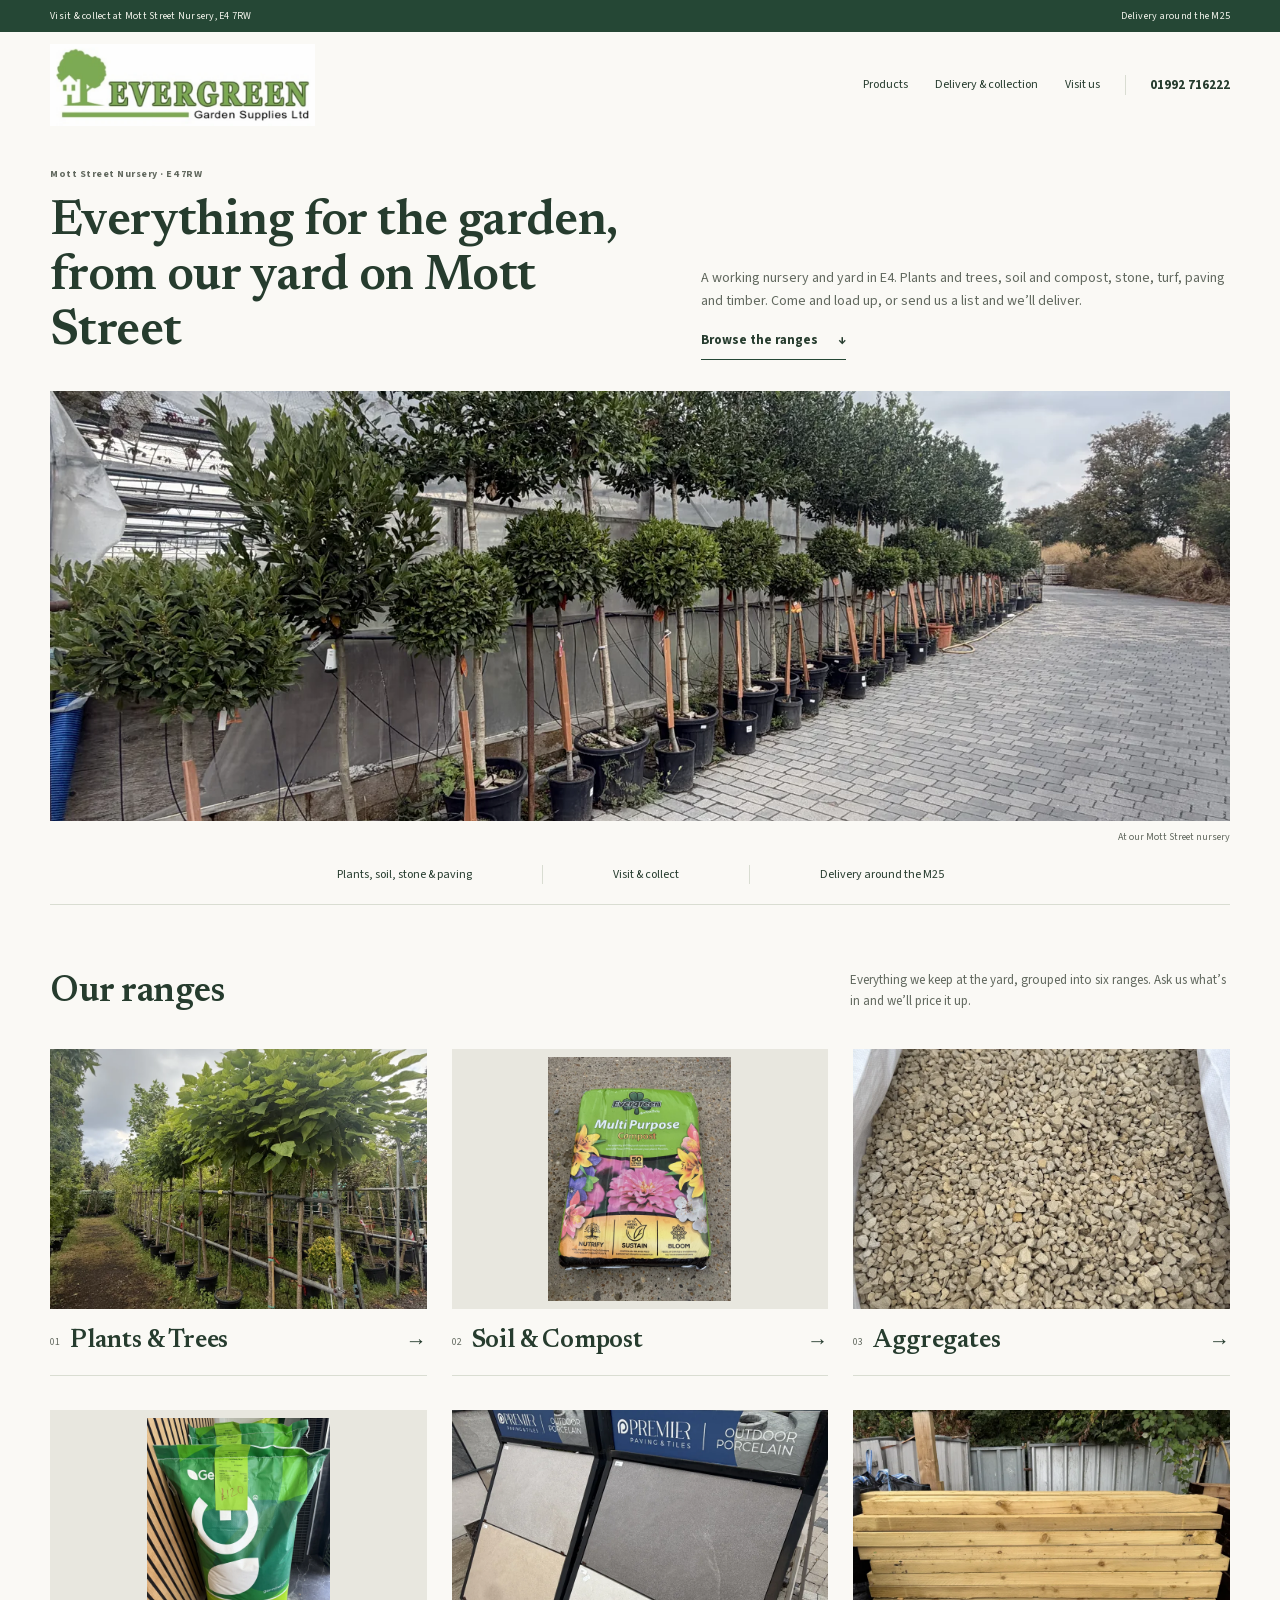
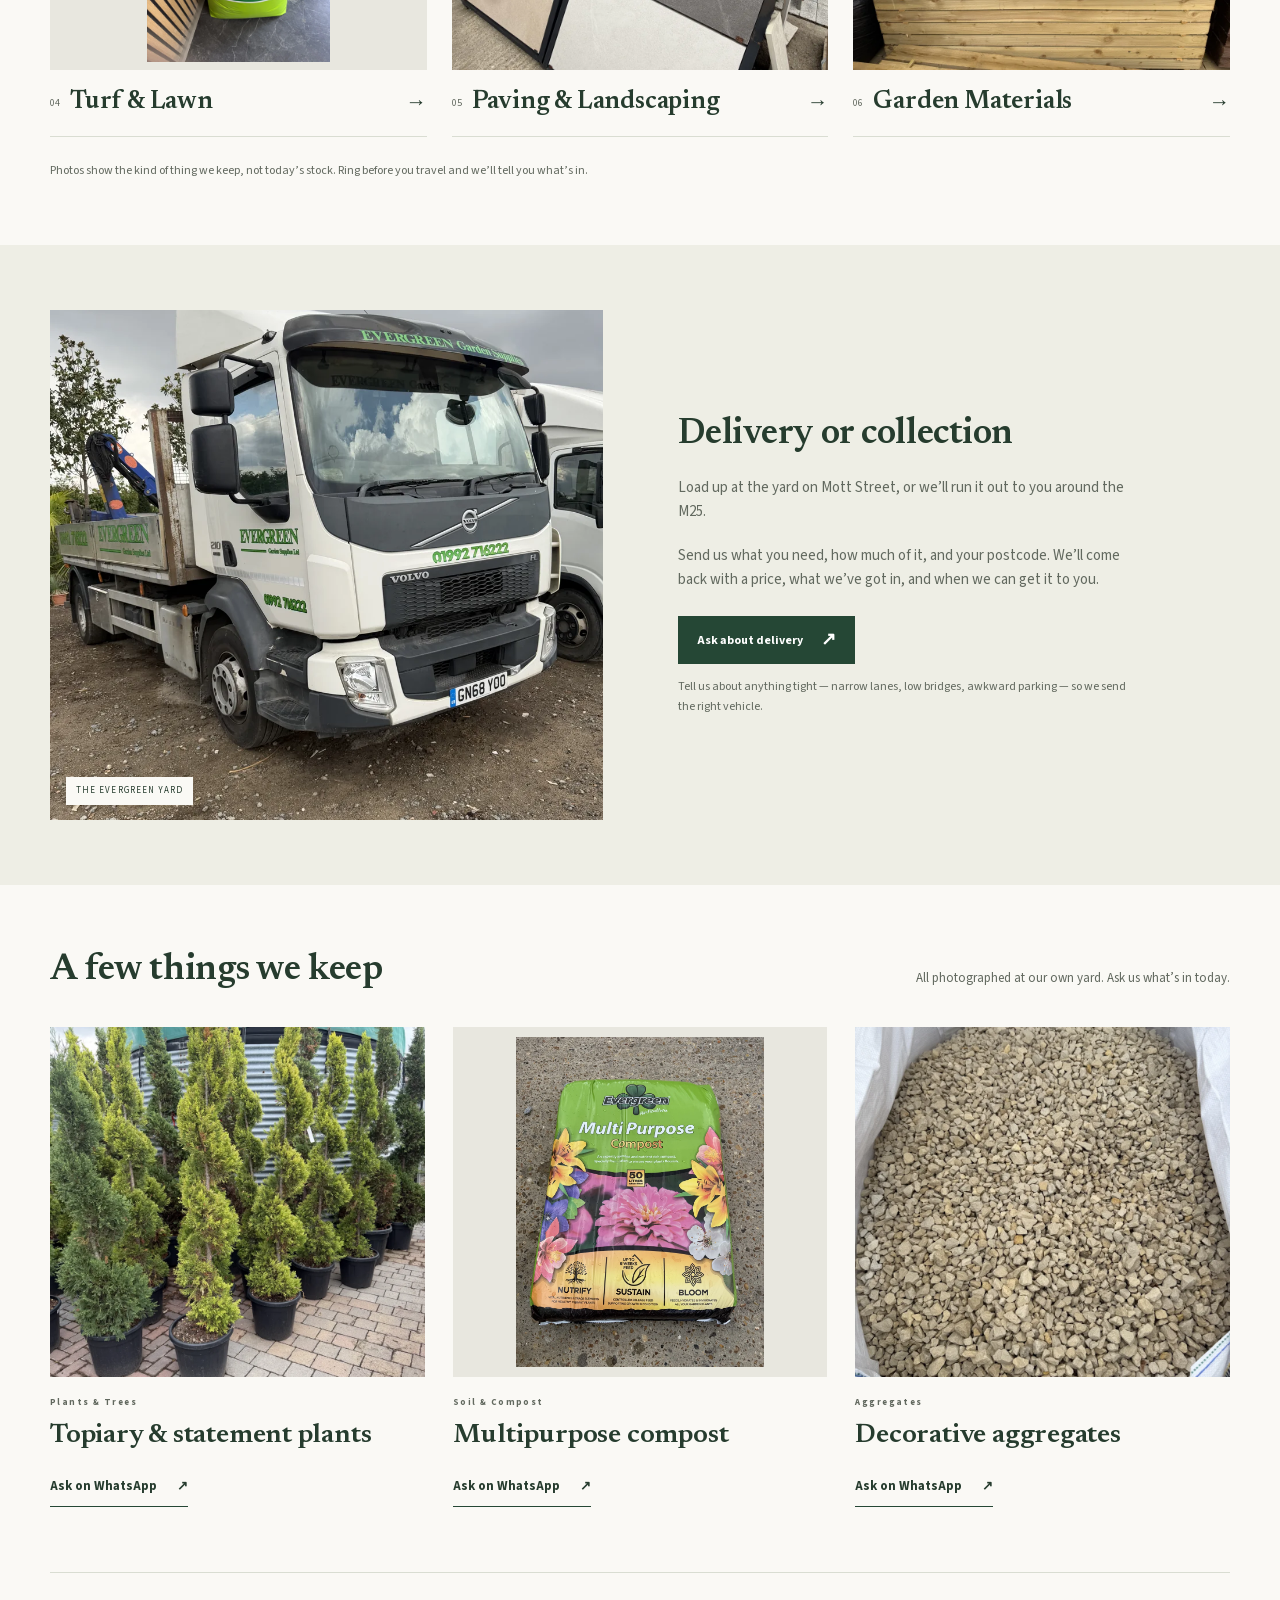
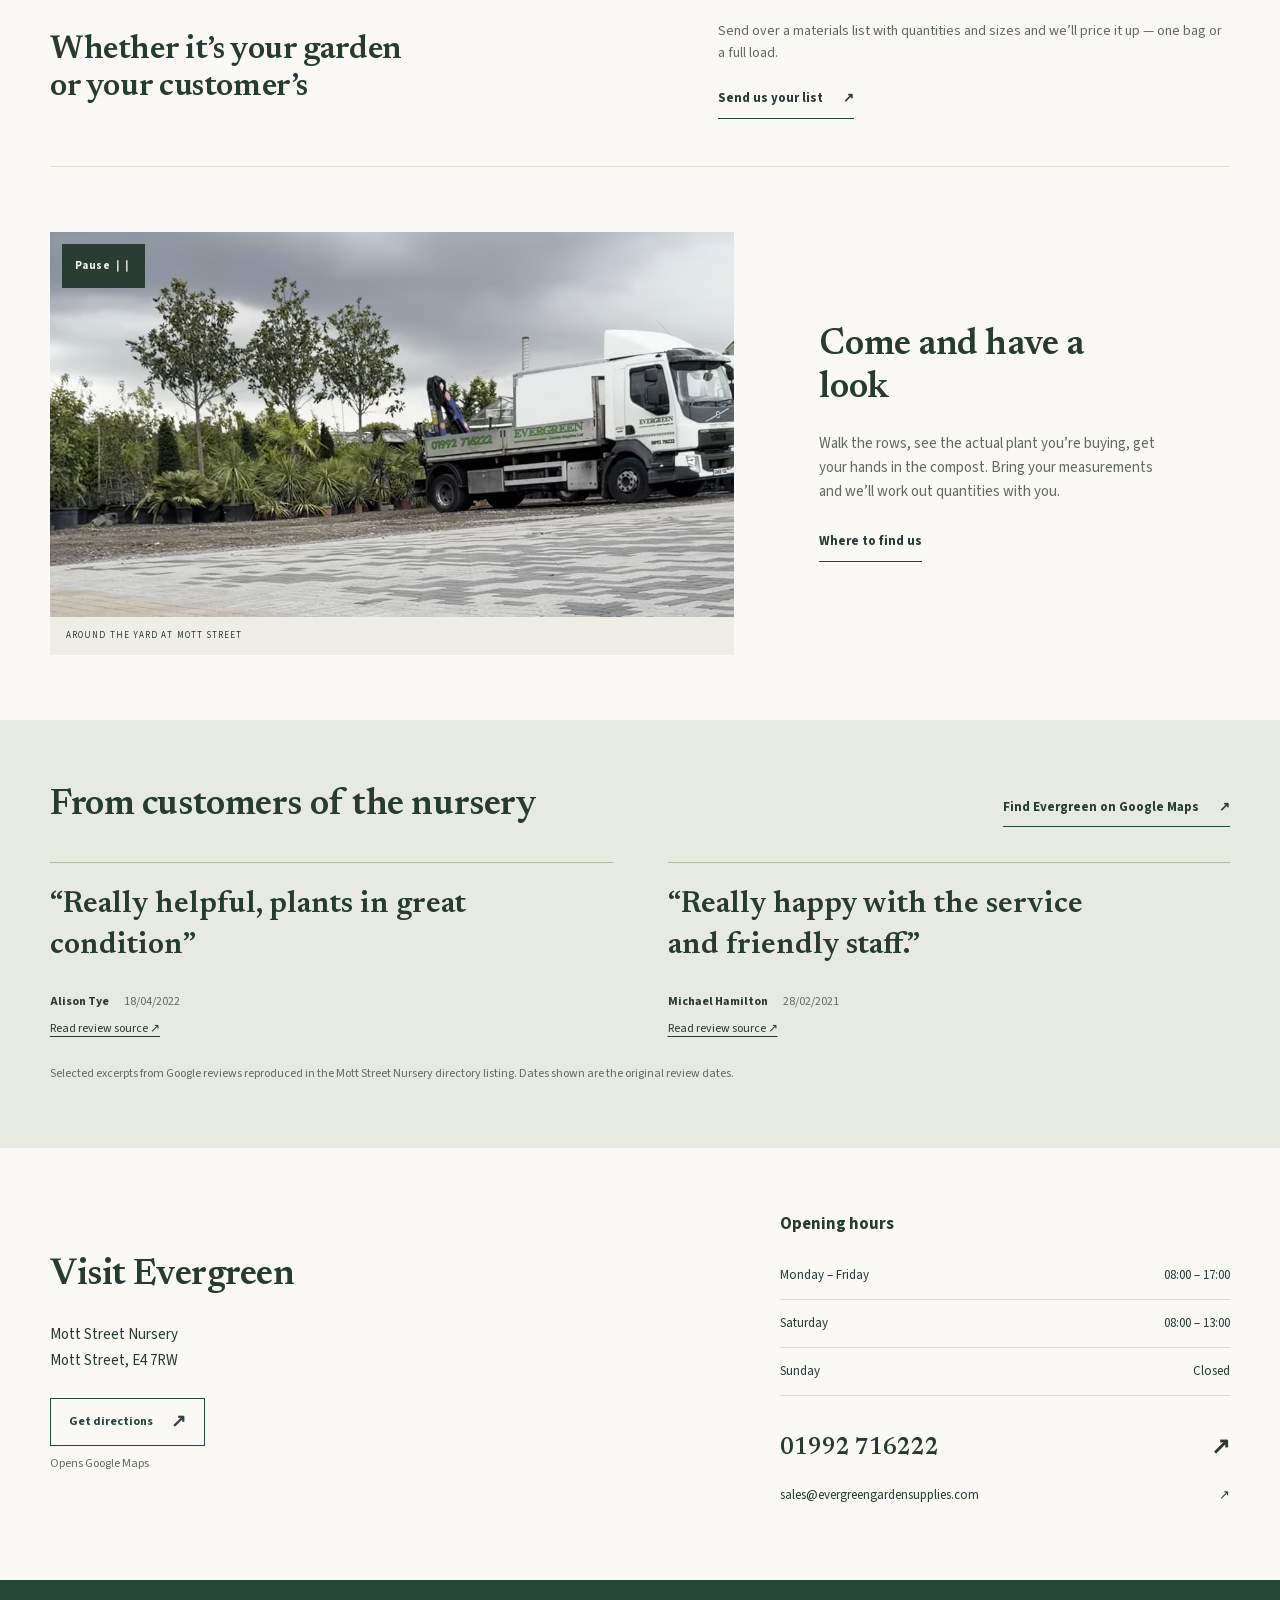
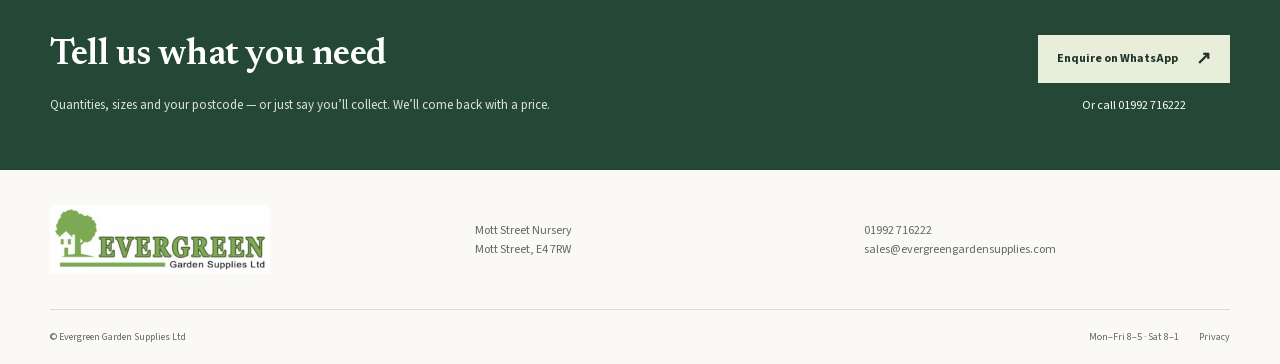
==== commit 739d8180: "Add category galleries and a landscape yard video Galleries   Six category pages gain a gallery of r" ====
--- a/index.html
+++ b/index.html
@@ -22,6 +22,6 @@
 <section class="delivery section" id="delivery"><div class="wrap split"><div class="delivery-photo"><img src="/assets/lorry-960.webp" srcset="/assets/lorry-480.webp 480w, /assets/lorry-960.webp 960w" sizes="(min-width: 900px) 45vw, 100vw" alt="Evergreen delivery lorry parked at Mott Street Nursery" width="960" height="720" loading="lazy" decoding="async"><span class="image-caption">THE EVERGREEN YARD</span></div><div class="delivery-copy"><h2>Delivery or collection</h2><p>Load up at the yard on Mott Street, or we’ll run it out to you around the M25.</p><p>Send us what you need, how much of it, and your postcode. We’ll come back with a price, what we’ve got in, and when we can get it to you.</p><a class="button primary" href="https://wa.me/447808516747?text=Hi%20Evergreen%2C%20I%20would%20like%20to%20enquire%20about%20delivery.%0A%0AQuantity%20/%20area%3A%20%0ADelivery%20postcode%20%28or%20collection%29%3A%20%0ADetails%3A%20">Ask about delivery<span aria-hidden="true">↗</span></a><p class="small">Tell us about anything tight — narrow lanes, low bridges, awkward parking — so we send the right vehicle.</p></div></div></section>
 <section class="section wrap" id="featured"><div class="section-head"><div><h2>A few things we keep</h2></div><p>All photographed at our own yard. Ask us what’s in today.</p></div><div class="features"><article class="feature"><span class="frame"><img src="/assets/topiary-960.webp" srcset="/assets/topiary-480.webp 480w, /assets/topiary-960.webp 960w" sizes="(min-width: 900px) 45vw, 100vw" alt="Sculptural potted topiary photographed at the Evergreen yard" width="960" height="720" loading="lazy" decoding="async"></span><p class="eyebrow">Plants &amp; Trees</p><h3><a href="/products/plants-trees/">Topiary &amp; statement plants</a></h3><a class="text-link" aria-label="Ask on WhatsApp about Topiary &amp; statement plants" href="https://wa.me/447808516747?text=Hi%20Evergreen%2C%20I%20would%20like%20to%20enquire%20about%20Topiary%20%26%20statement%20plants.%0A%0AQuantity%20/%20area%3A%20%0ADelivery%20postcode%20%28or%20collection%29%3A%20%0ADetails%3A%20">Ask on WhatsApp <span aria-hidden="true">↗</span></a></article><article class="feature"><span class="frame"><img src="/assets/compost-960.webp" srcset="/assets/compost-480.webp 480w, /assets/compost-960.webp 960w" sizes="(min-width: 900px) 45vw, 100vw" alt="Evergreen multipurpose compost bag" width="960" height="720" loading="lazy" decoding="async"></span><p class="eyebrow">Soil &amp; Compost</p><h3><a href="/products/soil-compost/">Multipurpose compost</a></h3><a class="text-link" aria-label="Ask on WhatsApp about Multipurpose compost" href="https://wa.me/447808516747?text=Hi%20Evergreen%2C%20I%20would%20like%20to%20enquire%20about%20Multipurpose%20compost.%0A%0AQuantity%20/%20area%3A%20%0ADelivery%20postcode%20%28or%20collection%29%3A%20%0ADetails%3A%20">Ask on WhatsApp <span aria-hidden="true">↗</span></a></article><article class="feature"><span class="frame"><img src="/assets/aggregates-960.webp" srcset="/assets/aggregates-480.webp 480w, /assets/aggregates-960.webp 960w" sizes="(min-width: 900px) 45vw, 100vw" alt="Decorative stone in a bulk bag at Evergreen" width="960" height="720" loading="lazy" decoding="async"></span><p class="eyebrow">Aggregates</p><h3><a href="/products/aggregates/">Decorative aggregates</a></h3><a class="text-link" aria-label="Ask on WhatsApp about Decorative aggregates" href="https://wa.me/447808516747?text=Hi%20Evergreen%2C%20I%20would%20like%20to%20enquire%20about%20Decorative%20aggregates.%0A%0AQuantity%20/%20area%3A%20%0ADelivery%20postcode%20%28or%20collection%29%3A%20%0ADetails%3A%20">Ask on WhatsApp <span aria-hidden="true">↗</span></a></article></div></section>
 <section class="trade wrap" id="trade"><div><h2>Whether it’s your garden <br class="desktop-break">or your customer’s</h2></div><div><p>Send over a materials list with quantities and sizes and we’ll price it up — one bag or a full load.</p><a class="text-link" href="https://wa.me/447808516747?text=Hi%20Evergreen%2C%20I%20would%20like%20to%20enquire%20about%20supplies%20for%20my%20garden%20or%20landscaping%20project.%0A%0AQuantity%20/%20area%3A%20%0ADelivery%20postcode%20%28or%20collection%29%3A%20%0ADetails%3A%20">Send us your list <span aria-hidden="true">↗</span></a></div></section>
-<section class="yard section wrap" id="yard"><div class="yard-media"><img src="/assets/nursery-960.webp" srcset="/assets/nursery-480.webp 480w, /assets/nursery-960.webp 960w, /assets/nursery-1600.webp 1600w" sizes="(min-width: 900px) 45vw, 100vw" alt="Rows of potted plants and topiary at Evergreen nursery" width="960" height="720" loading="lazy" decoding="async"><p class="image-caption">PLANTS AT OUR MOTT STREET NURSERY</p></div><div class="yard-copy"><h2>Come and have a look</h2><p>Walk the rows, see the actual plant you’re buying, get your hands in the compost. Bring your measurements and we’ll work out quantities with you.</p><a class="text-link" href="/#visit">Where to find us</a></div></section>
+<section class="yard section wrap" id="yard"><div class="yard-media"><video class="yard-video" muted loop playsinline preload="metadata" poster="/assets/yard-poster-960.webp" width="1080" height="608" aria-label="A slow pan across the Evergreen yard: the delivery lorry, the polytunnels and potted plants"><source src="/assets/yard-landscape.webm" type="video/webm"><source src="/assets/yard-landscape.mp4" type="video/mp4"></video><button class="video-toggle" type="button" hidden data-video-toggle>Play<span aria-hidden="true"> ▶</span></button><p class="image-caption">AROUND THE YARD AT MOTT STREET</p></div><div class="yard-copy"><h2>Come and have a look</h2><p>Walk the rows, see the actual plant you’re buying, get your hands in the compost. Bring your measurements and we’ll work out quantities with you.</p><a class="text-link" href="/#visit">Where to find us</a></div></section>
 <section class="reviews section" id="reviews"><div class="wrap"><div class="section-head"><div><h2>From customers of the nursery</h2></div><a class="text-link" href="https://maps.google.com/?cid=11117923362961783136">Find Evergreen on Google Maps <span aria-hidden="true">↗</span></a></div><div class="review-grid"><figure><blockquote>“Really helpful, plants in great condition”</blockquote><figcaption><strong>Alison Tye</strong><time datetime="2022-04-18">18/04/2022</time><a href="https://absolutelandscapes.org/local/business/mott-street-nursery-286929">Read review source ↗</a></figcaption></figure><figure><blockquote>“Really happy with the service and friendly staff.”</blockquote><figcaption><strong>Michael Hamilton</strong><time datetime="2021-02-28">28/02/2021</time><a href="https://absolutelandscapes.org/local/business/mott-street-nursery-286929">Read review source ↗</a></figcaption></figure></div><p class="small">Selected excerpts from Google reviews reproduced in the Mott Street Nursery directory listing. Dates shown are the original review dates.</p></div></section>
 <section class="section wrap visit" id="visit"><div><h2>Visit Evergreen</h2><address>Mott Street Nursery<br>Mott Street, E4 7RW</address><a class="button outline" href="https://www.google.com/maps/search/?api=1&amp;query=Evergreen+Garden+Supplies+Mott+Street+Nursery+E4+7RW">Get directions<span aria-hidden="true">↗</span></a><p class="small">Opens Google Maps</p></div><div class="visit-details"><h3>Opening hours</h3><dl class="hours"><div><dt>Monday – Friday</dt><dd>08:00 – 17:00</dd></div><div><dt>Saturday</dt><dd>08:00 – 13:00</dd></div><div><dt>Sunday</dt><dd>Closed</dd></div></dl><div class="contact-links"><a href="tel:+441992716222">01992 716222 <span aria-hidden="true">↗</span></a><a href="mailto:sales@evergreengardensupplies.com">sales@evergreengardensupplies.com <span aria-hidden="true">↗</span></a></div></div></section><section class="final-cta"><div class="wrap final-inner"><div><h2>Tell us what you need</h2><p>Quantities, sizes and your postcode — or just say you’ll collect. We’ll come back with a price.</p></div><div class="final-actions"><a class="button light" href="https://wa.me/447808516747?text=Hi%20Evergreen%2C%20I%20would%20like%20to%20enquire%20about%20garden%20supplies.%0A%0AQuantity%20/%20area%3A%20%0ADelivery%20postcode%20%28or%20collection%29%3A%20%0ADetails%3A%20">Enquire on WhatsApp<span aria-hidden="true">↗</span></a><a href="tel:+441992716222">Or call 01992 716222</a></div></div></section></main><footer class="wrap"><div class="footer-main"><a href="/" aria-label="Evergreen home"><img src="/assets/logo.webp" width="230" height="72" alt="Evergreen Garden Supplies Ltd" loading="lazy"></a><p>Mott Street Nursery<br>Mott Street, E4 7RW</p><div><a href="tel:+441992716222">01992 716222</a><br><a href="mailto:sales@evergreengardensupplies.com">sales@evergreengardensupplies.com</a></div></div><div class="footer-small"><span>© Evergreen Garden Supplies Ltd</span><span>Mon–Fri 8–5 · Sat 8–1</span><a href="/privacy/">Privacy</a></div></footer><div class="mobile-actions" aria-label="Quick contact"><a class="button primary" href="https://wa.me/447808516747?text=Hi%20Evergreen%2C%20I%20would%20like%20to%20enquire%20about%20garden%20supplies.%0A%0AQuantity%20/%20area%3A%20%0ADelivery%20postcode%20%28or%20collection%29%3A%20%0ADetails%3A%20">WhatsApp</a><a class="button outline" href="tel:+441992716222">Call us</a></div><script src="/site.js" defer></script></body></html>
--- a/styles.css
+++ b/styles.css
@@ -1,8 +1,8 @@
 @font-face{font-family:'Newsreader';src:url(/assets/fonts/newsreader.woff2) format('woff2');font-weight:600;font-style:normal;font-display:swap}
 @font-face{font-family:'Source Sans 3';src:url(/assets/fonts/source-sans-3.woff2) format('woff2');font-weight:400 700;font-style:normal;font-display:swap}
-:root{--green:#254735;--deep:#1e3428;--sage:#b8c79e;--paper:#faf9f5;--cream:#eeeee5;--ink:#263c2e;--muted:#62695f;--line:#d9ddd2}*{box-sizing:border-box}html{scroll-behavior:auto;scroll-padding-top:28px}body{margin:0;background:var(--paper);color:var(--ink);font-family:'Source Sans 3',-apple-system,BlinkMacSystemFont,'Segoe UI',Arial,sans-serif;font-size:15px;line-height:1.6}a{color:inherit;text-decoration:none}button,input,textarea,select{font:inherit}button,a,input,textarea,select{-webkit-tap-highlight-color:transparent}a:focus-visible,button:focus-visible,input:focus-visible,textarea:focus-visible,select:focus-visible{outline:3px solid #9b702c;outline-offset:5px}a:hover{text-decoration:underline;text-underline-offset:5px}img{max-width:100%;display:block;object-fit:cover}button{cursor:pointer}h1,h2,h3,p{margin:0}h1,h2{font-family:'Newsreader',Georgia,'Times New Roman',serif;font-weight:600;line-height:1.1;letter-spacing:-.012em}h1{font-size:52px}h2{font-size:37px}h3{font-size:18px;font-weight:500;line-height:1.3}p+p{margin-top:16px}.wrap{width:calc(100% - 40px);max-width:1240px;margin-inline:auto}.section{padding-block:60px}.eyebrow{font-size:10px;letter-spacing:.16em;font-weight:700;line-height:1.5;margin-bottom:17px}.small{font-size:12px;color:var(--muted)}.skip{position:fixed;left:15px;top:-100px;background:white;padding:12px;z-index:100}.skip:focus{top:10px}.topline{background:var(--green);color:#f4f5ed;padding:8px 20px;font-size:10px;letter-spacing:.025em;text-align:center}.topline span:last-child{display:none}.header{height:83px;display:flex;align-items:center;justify-content:space-between;gap:16px}.brand img{width:208px;height:auto}.header nav,.header-phone{display:none}.menu-toggle{background:none;border:0;color:var(--green);font-size:12px;padding:12px 0 12px 12px}.menu-toggle span{padding-left:5px}.mobile-menu{border-top:1px solid var(--line);padding:10px 20px 20px}.mobile-menu a{display:block;padding:12px 0;border-bottom:1px solid var(--line)}[hidden]{display:none!important}.hero{position:relative;display:flex;flex-direction:column;background:var(--green)}.hero>img{width:100%;height:270px;object-position:center 47%;order:0}.hero-panel{color:var(--paper);padding:31px 24px 34px;order:1}.hero-panel>p:not(.eyebrow){color:#edf0e7;font-size:14px;line-height:1.65;margin-top:20px}.hero .eyebrow{color:#d8dfc6}.hero-note{display:block;margin-top:24px;font-size:10px;color:#d6dfd1}.photo-credit{position:absolute;top:249px;right:12px;font-size:7px;letter-spacing:.1em;color:white;background:var(--deep);padding:3px 5px}.actions{display:flex;gap:10px;flex-wrap:wrap;margin-top:25px}.button{display:inline-flex;align-items:center;justify-content:center;gap:18px;padding:14px 18px;min-height:48px;font-size:12px;font-weight:700;line-height:1.3;border:1px solid transparent;text-align:center;border-radius:0}.button span{font-size:18px;line-height:1}.button:hover{text-decoration:none;filter:brightness(.94)}.primary{background:var(--green);color:white}.light{background:#e9eedb;color:var(--deep)}.outline{border-color:var(--green);background:transparent;color:var(--green)}.hero-outline{border-color:#9cae9e;color:white;background:transparent}.service-strip{display:flex;align-items:center;justify-content:space-between;padding-block:19px;border-bottom:1px solid var(--line);gap:10px;font-size:10px}.service-strip span+span{border-left:1px solid var(--line);padding-left:13px}.section-head{display:flex;flex-direction:column;gap:20px;margin-bottom:30px}.section-head>p{font-size:14px;color:var(--muted);max-width:410px}.desktop-break{display:none}.categories{display:grid;grid-template-columns:1fr 1fr;gap:27px 14px}.category{min-width:0}.category img{width:100%;height:170px}.category-label{display:flex;align-items:center;gap:10px;padding-top:13px;border-bottom:1px solid var(--line);padding-bottom:12px}.category h3{font-family:'Newsreader',Georgia,'Times New Roman',serif;font-weight:600;font-size:19px;letter-spacing:-.008em}.number{display:none;font-size:10px;color:var(--muted)}.arrow{margin-left:auto;font-size:21px}.range-note{font-size:12px;color:var(--muted);margin-top:24px}.delivery{background:var(--cream)}.split{display:grid;gap:35px}.delivery-photo{position:relative}.delivery-photo img{height:340px;width:100%;object-position:center 45%}.image-caption{font-size:9px;letter-spacing:.12em;line-height:1.5}.delivery-photo .image-caption{position:absolute;bottom:15px;left:16px;background:var(--paper);padding:7px 10px}.delivery-copy>p:not(.eyebrow):not(.small){margin-top:20px;color:var(--muted)}.delivery-copy>.button{margin-top:24px}.delivery-copy>.small{margin-top:13px}.features{display:grid;gap:32px}.feature img{width:100%;height:290px;object-position:center}.feature .eyebrow{margin:19px 0 8px;color:var(--muted);font-size:9px}.feature h3{font-family:'Newsreader',Georgia,'Times New Roman',serif;font-weight:600;font-size:26px;letter-spacing:-.008em}.text-link{display:inline-flex;align-items:center;justify-content:space-between;gap:20px;font-size:13px;font-weight:700;border-bottom:1px solid var(--green);padding-block:9px}.feature .text-link{margin-top:14px}.trade{display:grid;gap:25px;border-block:1px solid var(--line);padding-block:38px}.trade p:not(.eyebrow){font-size:14px;color:var(--muted)}.trade .text-link{margin-top:15px}.yard{display:grid;gap:30px}.yard-media{background:var(--cream)}.yard video{width:100%;height:330px;object-fit:cover;display:block;background:var(--deep)}.yard video.playing{object-fit:contain}.yard .image-caption{padding:12px 16px}.yard-copy>p:not(.eyebrow){color:var(--muted);margin-top:22px}.yard-copy .text-link{margin-top:18px}.trust{background:#e7ebdf}.trust-inner{padding-block:48px;text-align:center}.trust h2{font-size:31px}.trust-points{display:grid;margin-top:30px;gap:20px}.trust-points p{font-size:12px;color:var(--muted);margin:0}.trust-points strong{display:block;color:var(--green);font-size:14px;margin-bottom:5px}.visit{display:grid;gap:38px}.visit address{font-style:normal;margin-block:25px;line-height:1.7}.visit .small{margin-top:8px}.visit-details>h3{font-size:17px;font-weight:700}.hours{margin:17px 0 26px}.hours>div{display:flex;justify-content:space-between;border-bottom:1px solid var(--line);padding:13px 0;gap:15px;font-size:13px}.hours dd{margin:0}.contact-links a{display:flex;gap:8px;justify-content:space-between;font-size:13px;padding:9px 0;overflow-wrap:anywhere}.contact-links a:first-child{font-size:23px;font-family:'Newsreader',Georgia,'Times New Roman',serif;font-weight:600}.final-cta{background:var(--green);color:white;padding-block:47px}.final-inner{display:grid;gap:25px}.final-inner p:not(.eyebrow){font-size:13px;color:#dce3d5;margin-top:17px}.final-actions{display:flex;flex-direction:column;gap:13px;align-items:flex-start;font-size:12px}.footer-main{padding-block:35px;display:grid;gap:22px;font-size:12px;color:var(--muted)}.footer-main img{width:220px;height:auto}.footer-main a{overflow-wrap:anywhere}.footer-small{border-top:1px solid var(--line);padding-block:19px;display:flex;flex-wrap:wrap;gap:10px 20px;font-size:10px;color:var(--muted)}footer{padding-bottom:80px}.mobile-actions{position:fixed;z-index:30;bottom:0;left:0;right:0;background:var(--paper);padding:9px 14px calc(9px + env(safe-area-inset-bottom));display:grid;grid-template-columns:1.5fr 1fr;gap:8px;border-top:1px solid var(--line);box-shadow:0 -3px 15px #2034250a}.mobile-actions .button{min-height:44px;padding:11px}.breadcrumb{display:flex;gap:10px;flex-wrap:wrap;padding-block:21px;font-size:11px;color:var(--muted)}.category-hero{display:grid;gap:30px;padding-block:15px 45px}.category-hero h1{font-size:46px}.category-hero .lead{font-size:15px;color:var(--muted);margin-top:22px}.category-hero .button{margin-top:26px}.category-hero .small{margin-top:13px}.category-hero>img{width:100%;height:340px}.category-detail{display:grid;gap:40px;border-top:1px solid var(--line)}.range-list{padding:0;list-style:none;margin:24px 0}.range-list li{padding:17px 0;border-bottom:1px solid var(--line);display:flex;justify-content:space-between}.category-detail>div>p:not(.eyebrow){color:var(--muted);font-size:14px}.category-detail .text-link{margin-top:20px}.enquiry-box{background:var(--cream);padding:25px}.enquiry-box h2{font-size:31px;margin-bottom:15px}.enquiry-box form{display:grid;margin-top:20px}.enquiry-box label{font-size:12px;font-weight:700;margin:13px 0 6px}.enquiry-box label span{font-weight:400}input,textarea,select{width:100%;min-height:46px;padding:11px 12px;border:1px solid #a6af9e;border-radius:0;background:var(--paper);color:var(--ink);font-size:16px}textarea{resize:vertical}.enquiry-box button{margin-top:21px}.enquiry-box .small{margin-top:12px}.enquiry-alternatives{border-top:1px solid var(--line);margin-top:20px;padding-top:14px;display:flex;flex-direction:column;gap:10px;font-size:12px;text-decoration:underline;text-underline-offset:4px}.related{padding-top:10px}.related-links{display:grid;grid-template-columns:1fr;gap:0;margin-top:23px}.related-links a{display:flex;justify-content:space-between;padding:16px 0;border-bottom:1px solid var(--line);font-size:14px}.prose{max-width:760px;min-height:55vh}.prose h1{margin-bottom:30px}.prose h2{font-size:29px;margin:32px 0 16px}.prose a:not(.button){text-decoration:underline;overflow-wrap:anywhere}.prose .button{margin-top:25px}
-@media(min-width:600px){.wrap{width:calc(100% - 64px)}.brand img{width:245px}.hero>img{height:390px}.photo-credit{top:365px}.hero-panel{padding:40px 32px}.categories{grid-template-columns:repeat(3,1fr);gap:30px 20px}.features{grid-template-columns:repeat(3,1fr);gap:22px}.feature img{height:245px}.feature h3{font-size:22px}.service-strip{font-size:12px}.trust-points{grid-template-columns:repeat(3,1fr);gap:25px}.footer-main{grid-template-columns:1fr 1fr}.footer-main>a{grid-column:1/-1}.yard video{height:440px}.related-links{grid-template-columns:1fr 1fr;gap:0 25px}}
-@media(min-width:900px){.wrap{width:calc(100% - 100px)}.topline{display:flex;justify-content:space-between;padding:8px max(50px,calc((100vw - 1240px)/2));font-size:10px}.topline span:last-child{display:inline}.header{height:106px;gap:25px}.brand img{width:265px}.header nav{display:flex;gap:27px;margin-left:auto;font-size:12px}.header-phone{display:block;font-size:13px;font-weight:700;border-left:1px solid var(--line);padding-left:24px}.menu-toggle,.mobile-menu{display:none!important}.hero{height:590px;display:block;margin:0 22px}.hero>img{position:absolute;right:0;top:0;width:66%;height:100%;object-position:50% 55%}.hero-panel{position:absolute;left:max(28px,calc((100vw - 1240px)/2 - 22px));top:53px;bottom:53px;background:var(--green);width:495px;padding:46px 42px;display:flex;flex-direction:column;justify-content:center}.hero h1{font-size:70px}.hero-panel>p:not(.eyebrow){font-size:15px}.hero .eyebrow{font-size:10px;margin-bottom:21px}.hero-note{font-size:9px}.photo-credit{top:auto;bottom:18px;right:23px;font-size:8px}.service-strip{justify-content:center;gap:70px;padding-block:24px}.service-strip span+span{padding-left:70px}.section{padding-block:85px}h2{font-size:47px}.section-head{flex-direction:row;align-items:flex-end;justify-content:space-between;margin-bottom:35px;gap:50px}.section-head>p{font-size:13px;margin-bottom:3px}.desktop-break{display:inline}.categories{gap:34px 25px}.category img{height:260px}.category h3{font-size:25px}.number{display:inline}.category-label{padding:16px 0}.split{grid-template-columns:1fr 1fr;gap:75px;align-items:center}.delivery-photo img{height:510px}.delivery-copy{max-width:460px}.delivery-copy h2{font-size:53px}.features{gap:28px}.feature img{height:350px}.feature h3{font-size:27px}.trade{grid-template-columns:1.15fr 1fr;gap:80px;padding-block:47px;align-items:center}.trade h2{font-size:40px}.yard{grid-template-columns:1.25fr .75fr;gap:85px;align-items:center}.yard video{height:430px}.yard-copy h2{font-size:53px}.yard-copy{max-width:340px}.trust-inner{padding-block:60px}.trust h2{font-size:40px}.trust-points{max-width:960px;margin:36px auto 0}.trust-points p+p{border-left:1px solid #c6d0bb}.visit{grid-template-columns:1fr 1fr;gap:100px;align-items:center}.visit-details{max-width:450px;width:100%;margin-left:auto}.final-inner{grid-template-columns:1fr auto;align-items:center;gap:50px}.final-actions{align-items:center}.final-cta{padding-block:55px}.footer-main{grid-template-columns:1.1fr 1fr 1fr;align-items:center;padding-block:35px}.footer-main>a{grid-column:auto}.footer-small span:nth-child(2){margin-left:auto}footer{padding-bottom:0}.mobile-actions{display:none}.breadcrumb{padding-block:25px}.category-hero{grid-template-columns:1fr 1fr;gap:70px;align-items:center;padding-block:15px 70px}.category-hero h1{font-size:63px}.category-hero>img{height:490px}.category-detail{grid-template-columns:1fr 1fr;gap:85px;align-items:start}.enquiry-box{padding:35px}.enquiry-alternatives{flex-direction:row;justify-content:space-between}.related-links{grid-template-columns:repeat(3,1fr);gap:0 30px}}
+:root{--green:#254735;--deep:#1e3428;--sage:#b8c79e;--paper:#faf9f5;--cream:#eeeee5;--ink:#263c2e;--muted:#62695f;--line:#d9ddd2}*{box-sizing:border-box}html{scroll-behavior:auto;scroll-padding-top:28px}body{margin:0;background:var(--paper);color:var(--ink);font-family:'Source Sans 3',-apple-system,BlinkMacSystemFont,'Segoe UI',Arial,sans-serif;font-size:15px;line-height:1.6}a{color:inherit;text-decoration:none}button,input,textarea,select{font:inherit}button,a,input,textarea,select{-webkit-tap-highlight-color:transparent}a:focus-visible,button:focus-visible,input:focus-visible,textarea:focus-visible,select:focus-visible{outline:3px solid #9b702c;outline-offset:5px}a:hover{text-decoration:underline;text-underline-offset:5px}img{max-width:100%;display:block;object-fit:cover}button{cursor:pointer}h1,h2,h3,p{margin:0}h1,h2{font-family:'Newsreader',Georgia,'Times New Roman',serif;font-weight:600;line-height:1.1;letter-spacing:-.012em}h1{font-size:52px}h2{font-size:37px}h3{font-size:18px;font-weight:500;line-height:1.3}p+p{margin-top:16px}.wrap{width:calc(100% - 40px);max-width:1240px;margin-inline:auto}.section{padding-block:60px}.eyebrow{font-size:10px;letter-spacing:.16em;font-weight:700;line-height:1.5;margin-bottom:17px}.small{font-size:12px;color:var(--muted)}.skip{position:fixed;left:15px;top:-100px;background:white;padding:12px;z-index:100}.skip:focus{top:10px}.topline{background:var(--green);color:#f4f5ed;padding:8px 20px;font-size:10px;letter-spacing:.025em;text-align:center}.topline span:last-child{display:none}.header{height:83px;display:flex;align-items:center;justify-content:space-between;gap:16px}.brand img{width:208px;height:auto}.header nav,.header-phone{display:none}.menu-toggle{background:none;border:0;color:var(--green);font-size:12px;padding:12px 0 12px 12px}.menu-toggle span{padding-left:5px}.mobile-menu{border-top:1px solid var(--line);padding:10px 20px 20px}.mobile-menu a{display:block;padding:12px 0;border-bottom:1px solid var(--line)}[hidden]{display:none!important}.hero{position:relative;display:flex;flex-direction:column;background:var(--green)}.hero>img{width:100%;height:270px;object-position:center 47%;order:0}.hero-panel{color:var(--paper);padding:31px 24px 34px;order:1}.hero-panel>p:not(.eyebrow){color:#edf0e7;font-size:14px;line-height:1.65;margin-top:20px}.hero .eyebrow{color:#d8dfc6}.hero-note{display:block;margin-top:24px;font-size:10px;color:#d6dfd1}.photo-credit{position:absolute;top:249px;right:12px;font-size:7px;letter-spacing:.1em;color:white;background:var(--deep);padding:3px 5px}.actions{display:flex;gap:10px;flex-wrap:wrap;margin-top:25px}.button{display:inline-flex;align-items:center;justify-content:center;gap:18px;padding:14px 18px;min-height:48px;font-size:12px;font-weight:700;line-height:1.3;border:1px solid transparent;text-align:center;border-radius:0}.button span{font-size:18px;line-height:1}.button:hover{text-decoration:none;filter:brightness(.94)}.primary{background:var(--green);color:white}.light{background:#e9eedb;color:var(--deep)}.outline{border-color:var(--green);background:transparent;color:var(--green)}.hero-outline{border-color:#9cae9e;color:white;background:transparent}.service-strip{display:flex;align-items:center;justify-content:space-between;padding-block:19px;border-bottom:1px solid var(--line);gap:10px;font-size:10px}.service-strip span+span{border-left:1px solid var(--line);padding-left:13px}.section-head{display:flex;flex-direction:column;gap:20px;margin-bottom:30px}.section-head>p{font-size:14px;color:var(--muted);max-width:410px}.desktop-break{display:none}.categories{display:grid;grid-template-columns:1fr 1fr;gap:27px 14px}.category{min-width:0}.category img{width:100%;height:170px}.category-label{display:flex;align-items:center;gap:10px;padding-top:13px;border-bottom:1px solid var(--line);padding-bottom:12px}.category h3{font-family:'Newsreader',Georgia,'Times New Roman',serif;font-weight:600;font-size:19px;letter-spacing:-.008em}.number{display:none;font-size:10px;color:var(--muted)}.arrow{margin-left:auto;font-size:21px}.range-note{font-size:12px;color:var(--muted);margin-top:24px}.delivery{background:var(--cream)}.split{display:grid;gap:35px}.delivery-photo{position:relative}.delivery-photo img{height:340px;width:100%;object-position:center 45%}.image-caption{font-size:9px;letter-spacing:.12em;line-height:1.5}.delivery-photo .image-caption{position:absolute;bottom:15px;left:16px;background:var(--paper);padding:7px 10px}.delivery-copy>p:not(.eyebrow):not(.small){margin-top:20px;color:var(--muted)}.delivery-copy>.button{margin-top:24px}.delivery-copy>.small{margin-top:13px}.features{display:grid;gap:32px}.feature img{width:100%;height:290px;object-position:center}.feature .eyebrow{margin:19px 0 8px;color:var(--muted);font-size:9px}.feature h3{font-family:'Newsreader',Georgia,'Times New Roman',serif;font-weight:600;font-size:26px;letter-spacing:-.008em}.text-link{display:inline-flex;align-items:center;justify-content:space-between;gap:20px;font-size:13px;font-weight:700;border-bottom:1px solid var(--green);padding-block:9px}.feature .text-link{margin-top:14px}.trade{display:grid;gap:25px;border-block:1px solid var(--line);padding-block:38px}.trade p:not(.eyebrow){font-size:14px;color:var(--muted)}.trade .text-link{margin-top:15px}.yard{display:grid;gap:30px}.yard-media{background:var(--cream)}.yard-media{position:relative}.yard-video{width:100%;height:auto;aspect-ratio:1080/608;display:block;background:var(--deep);object-fit:cover}.video-toggle{position:absolute;left:12px;top:12px;z-index:2;background:#1e3428e6;color:#f4f5ed;border:0;font-size:11px;font-weight:700;letter-spacing:.04em;padding:9px 13px;min-height:44px;min-width:76px}.video-toggle:hover{background:var(--deep)}.yard .image-caption{padding:12px 16px}.yard-copy>p:not(.eyebrow){color:var(--muted);margin-top:22px}.yard-copy .text-link{margin-top:18px}.trust{background:#e7ebdf}.trust-inner{padding-block:48px;text-align:center}.trust h2{font-size:31px}.trust-points{display:grid;margin-top:30px;gap:20px}.trust-points p{font-size:12px;color:var(--muted);margin:0}.trust-points strong{display:block;color:var(--green);font-size:14px;margin-bottom:5px}.visit{display:grid;gap:38px}.visit address{font-style:normal;margin-block:25px;line-height:1.7}.visit .small{margin-top:8px}.visit-details>h3{font-size:17px;font-weight:700}.hours{margin:17px 0 26px}.hours>div{display:flex;justify-content:space-between;border-bottom:1px solid var(--line);padding:13px 0;gap:15px;font-size:13px}.hours dd{margin:0}.contact-links a{display:flex;gap:8px;justify-content:space-between;font-size:13px;padding:9px 0;overflow-wrap:anywhere}.contact-links a:first-child{font-size:23px;font-family:'Newsreader',Georgia,'Times New Roman',serif;font-weight:600}.final-cta{background:var(--green);color:white;padding-block:47px}.final-inner{display:grid;gap:25px}.final-inner p:not(.eyebrow){font-size:13px;color:#dce3d5;margin-top:17px}.final-actions{display:flex;flex-direction:column;gap:13px;align-items:flex-start;font-size:12px}.footer-main{padding-block:35px;display:grid;gap:22px;font-size:12px;color:var(--muted)}.footer-main img{width:220px;height:auto}.footer-main a{overflow-wrap:anywhere}.footer-small{border-top:1px solid var(--line);padding-block:19px;display:flex;flex-wrap:wrap;gap:10px 20px;font-size:10px;color:var(--muted)}footer{padding-bottom:80px}.mobile-actions{position:fixed;z-index:30;bottom:0;left:0;right:0;background:var(--paper);padding:9px 14px calc(9px + env(safe-area-inset-bottom));display:grid;grid-template-columns:1.5fr 1fr;gap:8px;border-top:1px solid var(--line);box-shadow:0 -3px 15px #2034250a}.mobile-actions .button{min-height:44px;padding:11px}.breadcrumb{display:flex;gap:10px;flex-wrap:wrap;padding-block:21px;font-size:11px;color:var(--muted)}.category-hero{display:grid;gap:30px;padding-block:15px 45px}.category-hero h1{font-size:46px}.category-hero .lead{font-size:15px;color:var(--muted);margin-top:22px}.category-hero .button{margin-top:26px}.category-hero .small{margin-top:13px}.category-hero>img{width:100%;height:340px}.category-detail{display:grid;gap:40px;border-top:1px solid var(--line)}.range-list{padding:0;list-style:none;margin:24px 0}.range-list li{padding:17px 0;border-bottom:1px solid var(--line);display:flex;justify-content:space-between}.category-detail>div>p:not(.eyebrow){color:var(--muted);font-size:14px}.category-detail .text-link{margin-top:20px}.enquiry-box{background:var(--cream);padding:25px}.enquiry-box h2{font-size:31px;margin-bottom:15px}.enquiry-box form{display:grid;margin-top:20px}.enquiry-box label{font-size:12px;font-weight:700;margin:13px 0 6px}.enquiry-box label span{font-weight:400}input,textarea,select{width:100%;min-height:46px;padding:11px 12px;border:1px solid #a6af9e;border-radius:0;background:var(--paper);color:var(--ink);font-size:16px}textarea{resize:vertical}.enquiry-box button{margin-top:21px}.enquiry-box .small{margin-top:12px}.enquiry-alternatives{border-top:1px solid var(--line);margin-top:20px;padding-top:14px;display:flex;flex-direction:column;gap:10px;font-size:12px;text-decoration:underline;text-underline-offset:4px}.related{padding-top:10px}.related-links{display:grid;grid-template-columns:1fr;gap:0;margin-top:23px}.related-links a{display:flex;justify-content:space-between;padding:16px 0;border-bottom:1px solid var(--line);font-size:14px}.prose{max-width:760px;min-height:55vh}.prose h1{margin-bottom:30px}.prose h2{font-size:29px;margin:32px 0 16px}.prose a:not(.button){text-decoration:underline;overflow-wrap:anywhere}.prose .button{margin-top:25px}
+@media(min-width:600px){.wrap{width:calc(100% - 64px)}.brand img{width:245px}.hero>img{height:390px}.photo-credit{top:365px}.hero-panel{padding:40px 32px}.categories{grid-template-columns:repeat(3,1fr);gap:30px 20px}.features{grid-template-columns:repeat(3,1fr);gap:22px}.feature img{height:245px}.feature h3{font-size:22px}.service-strip{font-size:12px}.trust-points{grid-template-columns:repeat(3,1fr);gap:25px}.footer-main{grid-template-columns:1fr 1fr}.footer-main>a{grid-column:1/-1}.related-links{grid-template-columns:1fr 1fr;gap:0 25px}}
+@media(min-width:900px){.wrap{width:calc(100% - 100px)}.topline{display:flex;justify-content:space-between;padding:8px max(50px,calc((100vw - 1240px)/2));font-size:10px}.topline span:last-child{display:inline}.header{height:106px;gap:25px}.brand img{width:265px}.header nav{display:flex;gap:27px;margin-left:auto;font-size:12px}.header-phone{display:block;font-size:13px;font-weight:700;border-left:1px solid var(--line);padding-left:24px}.menu-toggle,.mobile-menu{display:none!important}.hero{height:590px;display:block;margin:0 22px}.hero>img{position:absolute;right:0;top:0;width:66%;height:100%;object-position:50% 55%}.hero-panel{position:absolute;left:max(28px,calc((100vw - 1240px)/2 - 22px));top:53px;bottom:53px;background:var(--green);width:495px;padding:46px 42px;display:flex;flex-direction:column;justify-content:center}.hero h1{font-size:70px}.hero-panel>p:not(.eyebrow){font-size:15px}.hero .eyebrow{font-size:10px;margin-bottom:21px}.hero-note{font-size:9px}.photo-credit{top:auto;bottom:18px;right:23px;font-size:8px}.service-strip{justify-content:center;gap:70px;padding-block:24px}.service-strip span+span{padding-left:70px}.section{padding-block:85px}h2{font-size:47px}.section-head{flex-direction:row;align-items:flex-end;justify-content:space-between;margin-bottom:35px;gap:50px}.section-head>p{font-size:13px;margin-bottom:3px}.desktop-break{display:inline}.categories{gap:34px 25px}.category img{height:260px}.category h3{font-size:25px}.number{display:inline}.category-label{padding:16px 0}.split{grid-template-columns:1fr 1fr;gap:75px;align-items:center}.delivery-photo img{height:510px}.delivery-copy{max-width:460px}.delivery-copy h2{font-size:53px}.features{gap:28px}.feature img{height:350px}.feature h3{font-size:27px}.trade{grid-template-columns:1.15fr 1fr;gap:80px;padding-block:47px;align-items:center}.trade h2{font-size:40px}.yard{grid-template-columns:1.25fr .75fr;gap:85px;align-items:center}.yard-copy h2{font-size:53px}.yard-copy{max-width:340px}.trust-inner{padding-block:60px}.trust h2{font-size:40px}.trust-points{max-width:960px;margin:36px auto 0}.trust-points p+p{border-left:1px solid #c6d0bb}.visit{grid-template-columns:1fr 1fr;gap:100px;align-items:center}.visit-details{max-width:450px;width:100%;margin-left:auto}.final-inner{grid-template-columns:1fr auto;align-items:center;gap:50px}.final-actions{align-items:center}.final-cta{padding-block:55px}.footer-main{grid-template-columns:1.1fr 1fr 1fr;align-items:center;padding-block:35px}.footer-main>a{grid-column:auto}.footer-small span:nth-child(2){margin-left:auto}footer{padding-bottom:0}.mobile-actions{display:none}.breadcrumb{padding-block:25px}.category-hero{grid-template-columns:1fr 1fr;gap:70px;align-items:center;padding-block:15px 70px}.category-hero h1{font-size:63px}.category-hero>img{height:490px}.category-detail{grid-template-columns:1fr 1fr;gap:85px;align-items:start}.enquiry-box{padding:35px}.enquiry-alternatives{flex-direction:row;justify-content:space-between}.related-links{grid-template-columns:repeat(3,1fr);gap:0 30px}}
 @media(min-width:1400px){.hero{height:635px}.hero-panel{width:530px;padding:50px;top:60px;bottom:60px}.hero h1{font-size:77px}}
 @media(max-width:359px){.wrap{width:calc(100% - 32px)}.brand img{width:180px}.hero-panel{padding-inline:20px}h1{font-size:47px}.hero .button{font-size:11px;padding:13px 12px;gap:10px}.category h3{font-size:17px}.category img{height:145px}.category-label{gap:4px}.service-strip{font-size:9px}.service-strip span+span{padding-left:7px}.enquiry-box{padding:19px}}
 @media(prefers-reduced-motion:reduce){html{scroll-behavior:auto}}
@@ -55,3 +55,16 @@
 .category:hover .frame img,.feature:hover .frame img{transform:none}
 }
 /* ===== END MOTION BLOCK ===== */
+
+/* ===== GALLERY ===== */
+.gallery-sec{padding-top:0}
+.gallery-sec h2{font-size:26px;margin-bottom:20px}
+.gallery{display:grid;grid-template-columns:1fr 1fr;gap:20px 14px}
+.gallery figure{margin:0}
+.gallery img{width:100%;height:190px;object-fit:cover;background:#e8e7df}
+.gallery img[src*="-bag"],.gallery img[src*="agg-"],.gallery img[src*="mat-"],.gallery img[src*="turf-seed"]{object-fit:contain;padding:8px}
+.gallery figcaption{font-size:12px;line-height:1.45;padding-top:9px;color:var(--ink)}
+.gallery-sec>.small{margin-top:20px}
+@media(min-width:600px){.gallery{grid-template-columns:repeat(3,1fr);gap:26px 20px}.gallery img{height:210px}}
+@media(min-width:900px){.gallery-sec h2{font-size:30px}.gallery img{height:250px}}
+/* ===== END GALLERY ===== */
